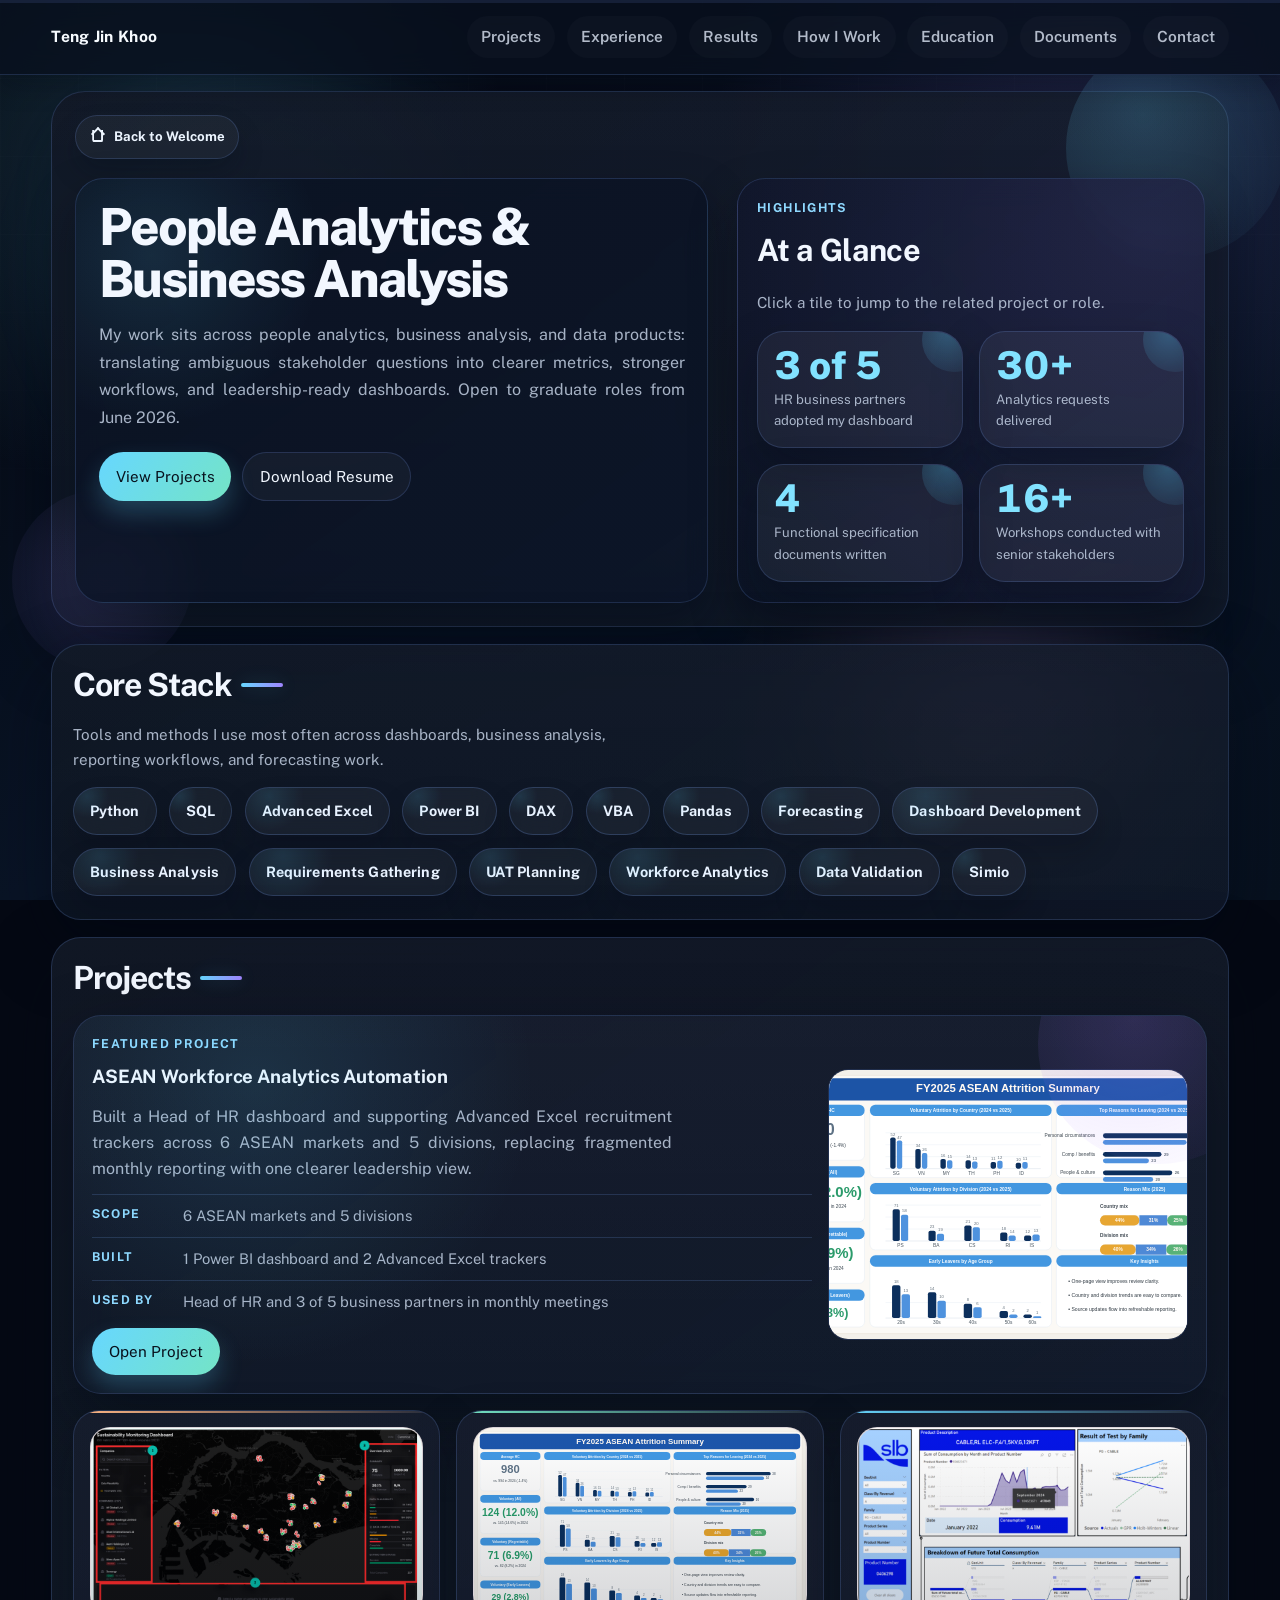
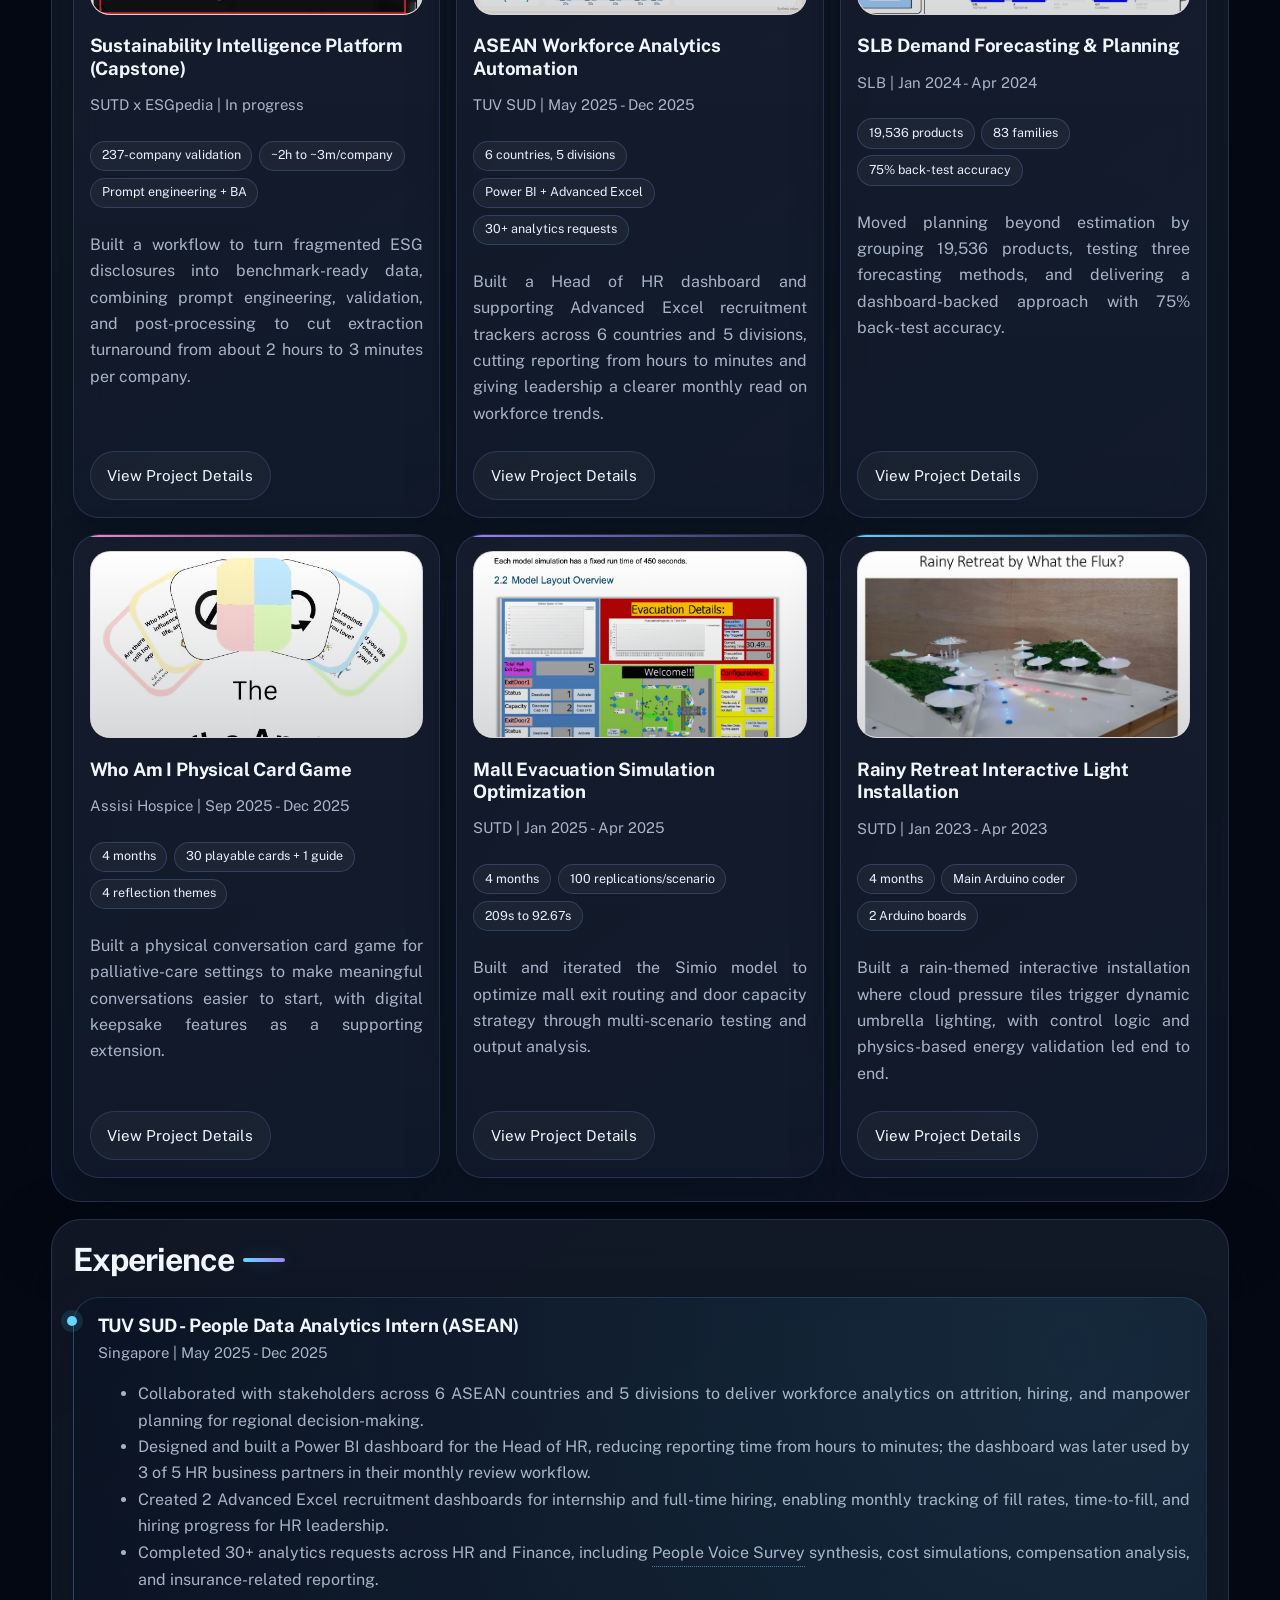
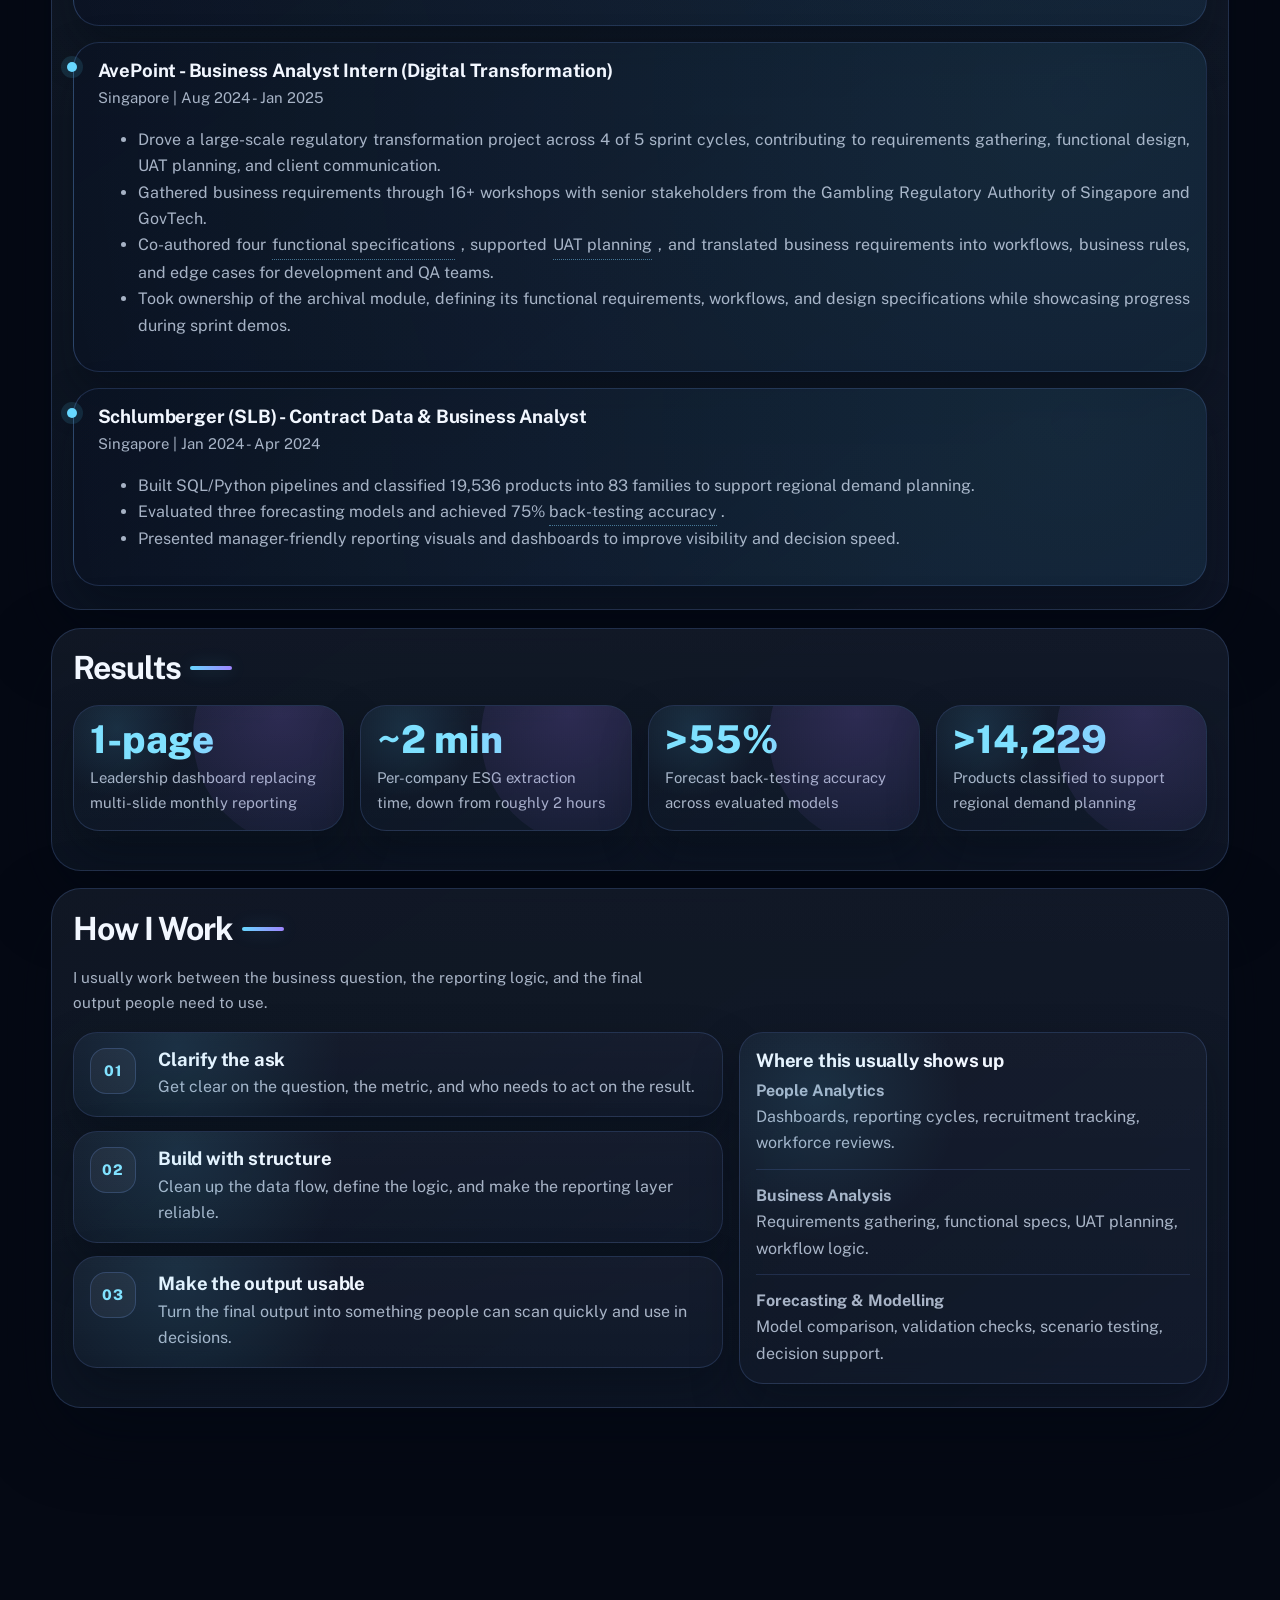
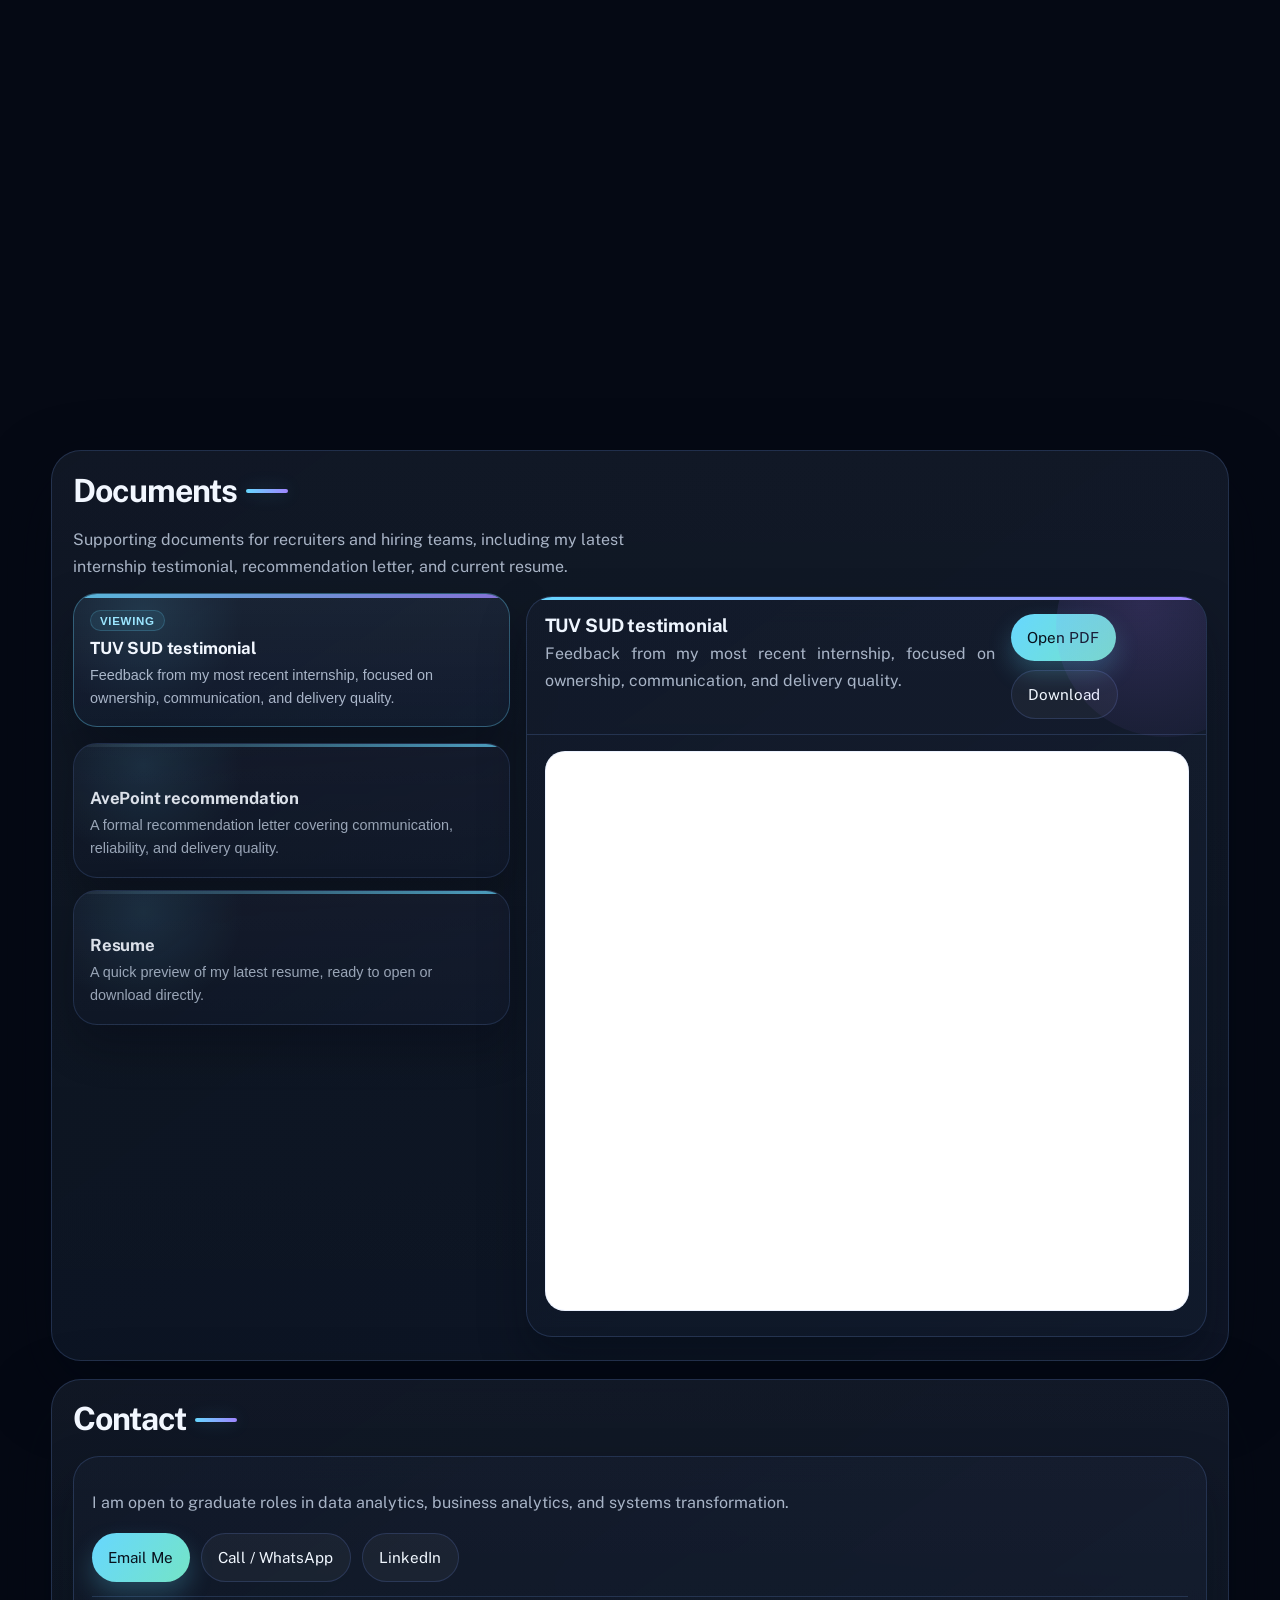
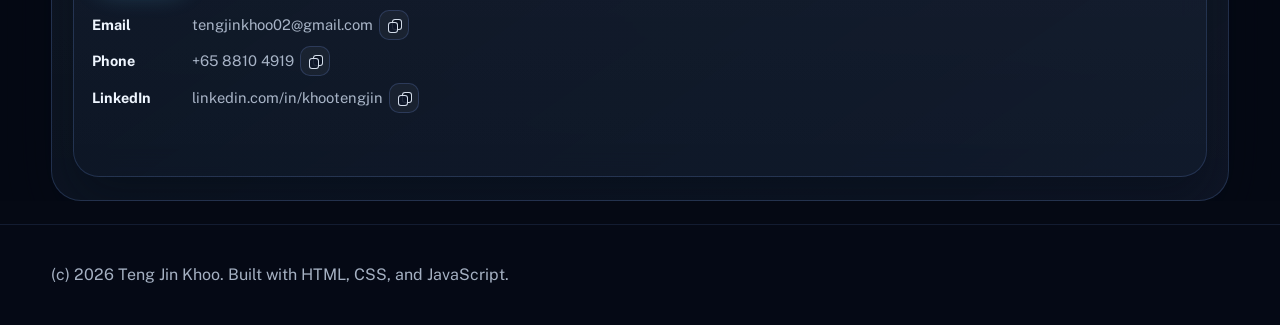
==== portfolio.html @ 38d00877 "Redesign landing and portfolio presentation" ====
<!doctype html>
<html lang="en">
  <head>
    <meta charset="UTF-8" />
    <meta name="viewport" content="width=device-width, initial-scale=1.0" />
    <title>Teng Jin Khoo | Portfolio</title>
    <meta
      name="description"
      content="Portfolio of Teng Jin Khoo - Engineering Systems & Design undergraduate focused on analytics, digital transformation, and sustainability."
    />
    <link rel="preconnect" href="https://fonts.googleapis.com" />
    <link rel="preconnect" href="https://fonts.gstatic.com" crossorigin />
    <link
      href="https://fonts.googleapis.com/css2?family=Public+Sans:wght@400;500;600;700;800&display=swap"
      rel="stylesheet"
    />
    <link rel="icon" type="image/svg+xml" href="assets/favicon-tj.svg" />
    <link rel="stylesheet" href="styles.css?v=20260316-portfolio11" />
  </head>
  <body>
    <div class="page-bg" aria-hidden="true"></div>
    <div class="scroll-progress" aria-hidden="true">
      <span id="scroll-progress-bar"></span>
    </div>
    <header class="site-header">
      <div class="container nav-wrap">
        <a class="brand" href="index.html">Teng Jin Khoo</a>
        <button
          class="menu-toggle"
          type="button"
          aria-expanded="false"
          aria-controls="site-nav"
          aria-label="Toggle navigation"
        >
          Menu
        </button>
        <nav id="site-nav" class="site-nav">
          <a href="#projects">Projects</a>
          <a href="#experience">Experience</a>
          <a href="#results">Results</a>
          <a href="#skills">How I Work</a>
          <a href="#education">Education</a>
          <a href="#documents">Documents</a>
          <a href="#contact">Contact</a>
        </nav>
      </div>
    </header>
    <main id="top">
      <section class="hero container reveal visible">
        <div class="hero-topbar">
          <a
            id="return-to-landing"
            class="return-to-landing"
            href="index.html"
            aria-label="Back to welcome page"
            title="Back to welcome"
          >
            <span class="return-to-landing-icon" aria-hidden="true"></span>
            <span class="return-to-landing-label">Back to Welcome</span>
          </a>
        </div>
        <div class="hero-copy">
          <h1>People Analytics &amp; Business Analysis</h1>
          <p class="intro">
            My work sits across people analytics, business analysis, and data products:
            translating ambiguous stakeholder questions into clearer metrics, stronger
            workflows, and leadership-ready dashboards. Open to graduate roles from June
            2026.
          </p>
          <div class="hero-actions">
            <a class="btn btn-primary" href="#projects">View Projects</a>
            <a
              class="btn btn-secondary"
              href="assets/resume/Teng_Jin_Khoo_Resume_20260315.pdf"
              target="_blank"
              rel="noopener noreferrer"
            >
              Download Resume
            </a>
          </div>
        </div>
        <aside class="hero-panel hero-highlights" aria-label="Highlights">
          <p class="eyebrow">Highlights</p>
          <h2>At a Glance</h2>
          <p class="hero-panel-note">Click a tile to jump to the related project or role.</p>
          <div class="highlight-grid">
            <article
              class="highlight-tile metric-jump"
              data-project-link="asean-automation"
              role="link"
              tabindex="0"
              aria-label="Jump to ASEAN Workforce Analytics Automation project"
            >
              <p class="highlight-number" data-target="3" data-prefix="" data-suffix=" of 5">3 of 5</p>
              <p class="highlight-label">HR business partners adopted my dashboard</p>
            </article>
            <article
              class="highlight-tile metric-jump"
              data-project-link="asean-automation"
              role="link"
              tabindex="0"
              aria-label="Jump to ASEAN Workforce Analytics Automation project"
            >
              <p class="highlight-number" data-target="30" data-prefix="" data-suffix="+">30+</p>
              <p class="highlight-label">Analytics requests delivered</p>
            </article>
            <article
              class="highlight-tile metric-jump"
              data-jump-target="#experience-avepoint"
              role="link"
              tabindex="0"
              aria-label="Jump to AvePoint role details"
            >
              <p class="highlight-number" data-target="4" data-prefix="" data-suffix="">4</p>
              <p class="highlight-label">Functional specification documents written</p>
            </article>
            <article
              class="highlight-tile metric-jump"
              data-jump-target="#experience-avepoint"
              role="link"
              tabindex="0"
              aria-label="Jump to AvePoint role details"
            >
              <p class="highlight-number" data-target="16" data-prefix="" data-suffix="+">16+</p>
              <p class="highlight-label">Workshops conducted with senior stakeholders</p>
            </article>
          </div>
        </aside>
      </section>

      <section class="section container reveal skill-cloud-section" aria-label="Core skills">
        <div class="section-head">
          <h2>Core Stack</h2>
        </div>
        <p class="skill-cloud-intro">
          Tools and methods I use most often across dashboards, business analysis, reporting
          workflows, and forecasting work.
        </p>
        <div class="skill-cloud" aria-label="Key skills and tools">
          <span class="skill-pill">Python</span>
          <span class="skill-pill">SQL</span>
          <span class="skill-pill">Advanced Excel</span>
          <span class="skill-pill">Power BI</span>
          <span class="skill-pill">DAX</span>
          <span class="skill-pill">VBA</span>
          <span class="skill-pill">Pandas</span>
          <span class="skill-pill">Forecasting</span>
          <span class="skill-pill">Dashboard Development</span>
          <span class="skill-pill">Business Analysis</span>
          <span class="skill-pill">Requirements Gathering</span>
          <span class="skill-pill">UAT Planning</span>
          <span class="skill-pill">Workforce Analytics</span>
          <span class="skill-pill">Data Validation</span>
          <span class="skill-pill">Simio</span>
        </div>
      </section>

      <section id="projects" class="section container reveal">
        <div class="section-head">
          <h2>Projects</h2>
        </div>
        <article class="featured-project-panel" aria-label="TUV SUD project summary">
          <div class="featured-project-copy">
            <p class="eyebrow">Featured Project</p>
            <h3>ASEAN Workforce Analytics Automation</h3>
            <p class="featured-project-summary">
              Built a Head of HR dashboard and supporting Advanced Excel recruitment
              trackers across 6 ASEAN markets and 5 divisions, replacing fragmented
              monthly reporting with one clearer leadership view.
            </p>
            <dl class="featured-project-facts">
              <div class="featured-project-fact">
                <dt>Scope</dt>
                <dd>6 ASEAN markets and 5 divisions</dd>
              </div>
              <div class="featured-project-fact">
                <dt>Built</dt>
                <dd>1 Power BI dashboard and 2 Advanced Excel trackers</dd>
              </div>
              <div class="featured-project-fact">
                <dt>Used by</dt>
                <dd>Head of HR and 3 of 5 business partners in monthly meetings</dd>
              </div>
            </dl>
            <div class="featured-project-actions">
              <button
                class="btn btn-primary featured-project-trigger"
                type="button"
                data-project-open="asean-automation"
              >
                Open Project
              </button>
            </div>
          </div>
          <div class="featured-project-media">
            <img
              src="assets/projects/tuv-sud/tuv-attrition-onepager-public-safe.svg"
              alt="One-page ASEAN attrition dashboard"
              loading="lazy"
            />
          </div>
        </article>
        <div class="project-grid">
          <article
            id="project-esg-platform"
            class="project"
            data-project="esg-platform"
            tabindex="0"
            aria-label="Open project details for Sustainability Intelligence Platform"
          >
            <div class="project-visual visual-1 has-image">
              <img
                src="assets/projects/esg-platform/esg_hero_dashboard_focus.png"
                alt="Sustainability dashboard interface with company-level ESG benchmarking views"
                loading="lazy"
              />
            </div>
            <h3>Sustainability Intelligence Platform (Capstone)</h3>
            <p class="meta">SUTD x ESGpedia | In progress</p>
            <div class="project-kpis" aria-label="Sustainability platform key figures">
              <span>237-company validation</span>
              <span>~2h to ~3m/company</span>
              <span>Prompt engineering + BA</span>
            </div>
            <p>
              Built a workflow to turn fragmented ESG disclosures into benchmark-ready
              data, combining prompt engineering, validation, and post-processing to cut
              extraction turnaround from about 2 hours to 3 minutes per company.
            </p>
            <button class="btn btn-secondary project-trigger" type="button">
              View Project Details
            </button>
          </article>
          <article
            id="project-asean-automation"
            class="project"
            data-project="asean-automation"
            tabindex="0"
            aria-label="Open project details for ASEAN Workforce Analytics Automation"
          >
            <div class="project-visual visual-2 has-image">
              <img
                src="assets/projects/tuv-sud/tuv-attrition-onepager-public-safe.svg"
                alt="One-page ASEAN attrition dashboard with country and division breakdowns"
                loading="lazy"
              />
            </div>
            <h3>ASEAN Workforce Analytics Automation</h3>
            <p class="meta">TUV SUD | May 2025 - Dec 2025</p>
            <div class="project-kpis" aria-label="ASEAN automation project key figures">
              <span>6 countries, 5 divisions</span>
              <span>Power BI + Advanced Excel</span>
              <span>30+ analytics requests</span>
            </div>
            <p>
              Built a Head of HR dashboard and supporting Advanced Excel recruitment
              trackers across 6 countries and 5 divisions, cutting reporting from hours
              to minutes and giving leadership a clearer monthly read on workforce
              trends.
            </p>
            <button class="btn btn-secondary project-trigger" type="button">
              View Project Details
            </button>
          </article>
          <article
            id="project-slb-forecasting"
            class="project"
            data-project="slb-forecasting"
            tabindex="0"
            aria-label="Open project details for SLB Demand Forecasting and Planning"
          >
            <div class="project-visual visual-3 has-image">
              <img
                src="assets/projects/slb/Dashboard_only.png"
                alt="SLB forecasting dashboard with filters, demand curves, and product-family drilldowns"
                loading="lazy"
              />
            </div>
            <h3>SLB Demand Forecasting & Planning</h3>
            <p class="meta">SLB | Jan 2024 - Apr 2024</p>
            <div class="project-kpis" aria-label="SLB project key figures">
              <span>19,536 products</span>
              <span>83 families</span>
              <span>75% back-test accuracy</span>
            </div>
            <p>
              Moved planning beyond estimation by grouping 19,536 products, testing three
              forecasting methods, and delivering a dashboard-backed approach with 75%
              back-test accuracy.
            </p>
            <button class="btn btn-secondary project-trigger" type="button">
              View Project Details
            </button>
          </article>
          <article
            id="project-who-am-i-keepsake"
            class="project"
            data-project="who-am-i-keepsake"
            tabindex="0"
            aria-label="Open project details for Who Am I physical card game project"
          >
            <div class="project-visual visual-6 has-image">
              <img
                src="assets/projects/keepsake/WhoAmICardGame.png"
                alt="Fanned Who Am I cards showing the core deck concept"
                loading="lazy"
              />
            </div>
            <h3>Who Am I Physical Card Game</h3>
            <p class="meta">Assisi Hospice | Sep 2025 - Dec 2025</p>
            <div class="project-kpis" aria-label="Who Am I project key figures">
              <span>4 months</span>
              <span>30 playable cards + 1 guide</span>
              <span>4 reflection themes</span>
            </div>
            <p>
              Built a physical conversation card game for palliative-care settings to make
              meaningful conversations easier to start, with digital keepsake features as a
              supporting extension.
            </p>
            <button class="btn btn-secondary project-trigger" type="button">
              View Project Details
            </button>
          </article>
          <article
            id="project-evac-sim"
            class="project"
            data-project="evac-sim"
            tabindex="0"
            aria-label="Open project details for Mall Evacuation Simulation Optimization"
          >
            <div class="project-visual visual-5 has-image">
              <img
                src="assets/projects/evac-sim/evac-hero.png"
                alt="Simio dashboard and control panel for evacuation simulation"
                loading="lazy"
              />
            </div>
            <h3>Mall Evacuation Simulation Optimization</h3>
            <p class="meta">SUTD | Jan 2025 - Apr 2025</p>
            <div class="project-kpis" aria-label="Evacuation simulation key figures">
              <span>4 months</span>
              <span>100 replications/scenario</span>
              <span>209s to 92.67s</span>
            </div>
            <p>
              Built and iterated the Simio model to optimize mall exit routing and door
              capacity strategy through multi-scenario testing and output analysis.
            </p>
            <button class="btn btn-secondary project-trigger" type="button">
              View Project Details
            </button>
          </article>
          <article
            id="project-rainy-retreat"
            class="project"
            data-project="rainy-retreat"
            tabindex="0"
            aria-label="Open project details for Rainy Retreat Interactive Light Installation"
          >
            <div class="project-visual visual-4 has-image">
              <img
                src="assets/projects/rainy-retreat/rainy-hero.png"
                alt="Rainy Retreat prototype with interactive cloud lights and umbrellas"
                loading="lazy"
              />
            </div>
            <h3>Rainy Retreat Interactive Light Installation</h3>
            <p class="meta">SUTD | Jan 2023 - Apr 2023</p>
            <div class="project-kpis" aria-label="Rainy Retreat project key figures">
              <span>4 months</span>
              <span>Main Arduino coder</span>
              <span>2 Arduino boards</span>
            </div>
            <p>
              Built a rain-themed interactive installation where cloud pressure tiles trigger
              dynamic umbrella lighting, with control logic and physics-based energy
              validation led end to end.
            </p>
            <button class="btn btn-secondary project-trigger" type="button">
              View Project Details
            </button>
          </article>
        </div>
      </section>

      <section id="experience" class="section container reveal">
        <div class="section-head">
          <h2>Experience</h2>
        </div>
        <div class="timeline">
          <article id="experience-tuv" class="experience-item" tabindex="-1">
            <h3>TUV SUD - People Data Analytics Intern (ASEAN)</h3>
            <p class="meta">Singapore | May 2025 - Dec 2025</p>
            <ul>
              <li>
                Collaborated with stakeholders across 6 ASEAN countries and 5 divisions
                to deliver workforce analytics on attrition, hiring, and manpower
                planning for regional decision-making.
              </li>
              <li>
                Designed and built a Power BI dashboard for the Head of HR, reducing
                reporting time from hours to minutes; the dashboard was later used by 3
                of 5 HR business partners in their monthly review workflow.
              </li>
              <li>
                Created 2 Advanced Excel recruitment dashboards for internship and full-time
                hiring, enabling monthly tracking of fill rates, time-to-fill, and hiring
                progress for HR leadership.
              </li>
              <li>
                Completed 30+ analytics requests across HR and Finance,
                including
                <span
                  class="term-tooltip"
                  tabindex="0"
                  data-tooltip="An employee-feedback survey used to surface sentiment, engagement, and retention issues across the region."
                  aria-label="People Voice Survey means an employee-feedback survey used to surface sentiment, engagement, and retention issues across the region."
                >
                  People Voice Survey
                </span>
                synthesis, cost simulations, compensation analysis, and insurance-related
                reporting.
              </li>
            </ul>
          </article>

          <article id="experience-avepoint" class="experience-item" tabindex="-1">
            <h3>AvePoint - Business Analyst Intern (Digital Transformation)</h3>
            <p class="meta">Singapore | Aug 2024 - Jan 2025</p>
            <ul>
              <li>
                Drove a large-scale regulatory transformation project across 4 of 5 sprint
                cycles, contributing to requirements gathering, functional design, UAT
                planning, and client communication.
              </li>
              <li>
                Gathered business requirements through 16+ workshops with senior
                stakeholders from the Gambling Regulatory Authority of Singapore and
                GovTech.
              </li>
              <li>
                Co-authored four
                <span
                  class="term-tooltip"
                  tabindex="0"
                  data-tooltip="Detailed requirement documents that define expected workflows, rules, and system behavior for development and QA."
                  aria-label="Functional specifications means detailed requirement documents that define expected workflows, rules, and system behavior for development and QA."
                >
                  functional specifications
                </span>
                , supported
                <span
                  class="term-tooltip"
                  tabindex="0"
                  data-tooltip="User acceptance testing planning to confirm the delivered workflow works for the business before release."
                  aria-label="UAT planning means user acceptance testing planning to confirm the delivered workflow works for the business before release."
                >
                  UAT planning
                </span>
                , and
                translated business requirements into workflows, business rules, and edge
                cases for development and QA teams.
              </li>
              <li>
                Took ownership of the archival module, defining its functional
                requirements, workflows, and design specifications while showcasing
                progress during sprint demos.
              </li>
            </ul>
          </article>

          <article id="experience-slb" class="experience-item" tabindex="-1">
            <h3>Schlumberger (SLB) - Contract Data & Business Analyst</h3>
            <p class="meta">Singapore | Jan 2024 - Apr 2024</p>
            <ul>
              <li>
                Built SQL/Python pipelines and classified 19,536 products into 83 families
                to support regional demand planning.
              </li>
              <li>
                Evaluated three forecasting models and achieved 75%
                <span
                  class="term-tooltip"
                  tabindex="0"
                  data-tooltip="Accuracy measured by testing forecast performance on historical data before using the model for forward planning."
                  aria-label="Back-testing accuracy means accuracy measured by testing forecast performance on historical data before using the model for forward planning."
                >
                  back-testing accuracy
                </span>
                .
              </li>
              <li>
                Presented manager-friendly reporting visuals and dashboards to improve
                visibility and decision speed.
              </li>
            </ul>
          </article>
        </div>
      </section>

      <section id="results" class="section container reveal">
        <div class="section-head">
          <h2>Results</h2>
        </div>
        <div class="metrics-grid">
          <article
            class="metric-card metric-jump"
            data-project-link="asean-automation"
            role="link"
            tabindex="0"
            aria-label="Jump to ASEAN Workforce Analytics Automation project"
          >
            <p class="metric-number" data-target="1" data-prefix="" data-suffix="-page">1-page</p>
            <p class="metric-label">Leadership dashboard replacing multi-slide monthly reporting</p>
          </article>
          <article
            class="metric-card metric-jump"
            data-project-link="esg-platform"
            role="link"
            tabindex="0"
            aria-label="Jump to Sustainability Intelligence Platform project"
          >
            <p class="metric-number" data-target="3" data-prefix="~" data-suffix=" min">~3 min</p>
            <p class="metric-label">Per-company ESG extraction time, down from roughly 2 hours</p>
          </article>
          <article
            class="metric-card metric-jump"
            data-project-link="slb-forecasting"
            role="link"
            tabindex="0"
            aria-label="Jump to SLB Demand Forecasting and Planning project"
          >
            <p class="metric-number" data-target="75" data-prefix=">" data-suffix="%">&gt;75%</p>
            <p class="metric-label">Forecast back-testing accuracy across evaluated models</p>
          </article>
          <article
            class="metric-card metric-jump"
            data-project-link="slb-forecasting"
            role="link"
            tabindex="0"
            aria-label="Jump to SLB Demand Forecasting and Planning project"
          >
            <p class="metric-number" data-target="19500" data-prefix=">" data-suffix="">&gt;19,500</p>
            <p class="metric-label">Products classified to support regional demand planning</p>
          </article>
        </div>
      </section>

      <section id="skills" class="section container reveal">
        <div class="section-head">
          <h2>How I Work</h2>
        </div>
        <p class="how-work-intro">
          I usually work between the business question, the reporting logic, and the
          final output people need to use.
        </p>
        <div class="how-work-layout">
          <div class="how-work-steps">
            <article class="how-work-step">
              <span class="how-work-step-number">01</span>
              <div class="how-work-step-body">
                <h3>Clarify the ask</h3>
                <p>Get clear on the question, the metric, and who needs to act on the result.</p>
              </div>
            </article>
            <article class="how-work-step">
              <span class="how-work-step-number">02</span>
              <div class="how-work-step-body">
                <h3>Build with structure</h3>
                <p>Clean up the data flow, define the logic, and make the reporting layer reliable.</p>
              </div>
            </article>
            <article class="how-work-step">
              <span class="how-work-step-number">03</span>
              <div class="how-work-step-body">
                <h3>Make the output usable</h3>
                <p>Turn the final output into something people can scan quickly and use in decisions.</p>
              </div>
            </article>
          </div>
          <article class="how-work-uses">
            <h3>Where this usually shows up</h3>
            <div class="how-work-use-list">
              <div class="how-work-use-item">
                <p class="how-work-use-label">People Analytics</p>
                <p>Dashboards, reporting cycles, recruitment tracking, workforce reviews.</p>
              </div>
              <div class="how-work-use-item">
                <p class="how-work-use-label">Business Analysis</p>
                <p>Requirements gathering, functional specs, UAT planning, workflow logic.</p>
              </div>
              <div class="how-work-use-item">
                <p class="how-work-use-label">Forecasting &amp; Modelling</p>
                <p>Model comparison, validation checks, scenario testing, decision support.</p>
              </div>
            </div>
          </article>
        </div>
      </section>

      <section id="education" class="section container reveal">
        <div class="section-head">
          <h2>Education</h2>
        </div>
        <div class="education-layout compact-education">
          <article class="education-main">
            <p class="meta">Singapore University of Technology and Design (SUTD)</p>
            <h3>B.Eng in Engineering Systems & Design</h3>
            <p class="small">Minor in Sustainability by Design | GPA 3.83/5.0</p>
            <p class="small">Sep 2022 - May 2026</p>
            <div class="academic-highlights">
              <p class="academic-pill">UG ASEAN Scholarship Holder</p>
              <p class="academic-pill">Vice President, SUTD Badminton Club (2022-2023)</p>
              <p class="academic-pill">Represented SUTD in SUNIG (2023-2025)</p>
            </div>
          </article>
        </div>
      </section>

      <section id="additional" class="section container reveal">
        <div class="section-head">
          <h2>Additional</h2>
        </div>
        <div class="additional-grid">
          <article class="credential-tile">
            <h3>Certificates</h3>
            <ul class="simple-list">
              <li>CS50's Intro to Databases with SQL (Harvard Online, 2025)</li>
              <li>Data Analyst in Power BI (DataCamp, in progress)</li>
            </ul>
          </article>
          <article class="credential-tile">
            <h3>Languages</h3>
            <ul class="simple-list">
              <li>English (Native)</li>
              <li>Mandarin (Business Proficiency)</li>
              <li>Malay (Conversational)</li>
            </ul>
          </article>
          <article class="credential-tile">
            <h3>Interests</h3>
            <ul class="simple-list">
              <li>Competitive sports</li>
              <li>Equity and REIT markets</li>
              <li>ESG and sustainability initiatives</li>
            </ul>
          </article>
        </div>
      </section>

      <section id="documents" class="section container reveal">
        <div class="section-head">
          <h2>Documents</h2>
        </div>
        <p class="documents-intro">
          Supporting documents for recruiters and hiring teams, including my latest
          internship testimonial, recommendation letter, and current resume.
        </p>
        <div class="document-browser">
          <div class="document-browser-list" role="tablist" aria-label="Document library">
            <button
              id="testimonial-document"
              class="document-card is-active"
              type="button"
              role="tab"
              aria-selected="true"
              aria-controls="document-viewer"
              data-document-key="testimonial"
            >
              <span class="document-card-status" aria-hidden="true">Viewing</span>
              <h3>TUV SUD testimonial</h3>
              <p>
                Feedback from my most recent internship, focused on ownership,
                communication, and delivery quality.
              </p>
            </button>
            <button
              id="recommendation-letter"
              class="document-card"
              type="button"
              role="tab"
              aria-selected="false"
              aria-controls="document-viewer"
              data-document-key="recommendation"
            >
              <span class="document-card-status" aria-hidden="true">Viewing</span>
              <h3>AvePoint recommendation</h3>
              <p>
                A formal recommendation letter covering communication, reliability,
                and delivery quality.
              </p>
            </button>
            <button
              id="resume-document"
              class="document-card"
              type="button"
              role="tab"
              aria-selected="false"
              aria-controls="document-viewer"
              data-document-key="resume"
            >
              <span class="document-card-status" aria-hidden="true">Viewing</span>
              <h3>Resume</h3>
              <p>
                A quick preview of my latest resume, ready to open or download directly.
              </p>
            </button>
          </div>

          <article id="document-viewer" class="document-shell document-viewer">
            <div class="document-header">
              <div>
                <h3 id="document-title">TUV SUD testimonial</h3>
                <p id="document-summary">
                  Feedback from my most recent internship, focused on ownership,
                  communication, and delivery quality.
                </p>
              </div>
              <div class="document-actions">
                <a
                  class="btn btn-primary"
                  id="document-open-link"
                  href="assets/testimonials/Teng_Jin_Khoo_Testimonial_20260316.pdf"
                  target="_blank"
                  rel="noopener noreferrer"
                >
                  Open PDF
                </a>
                <a
                  class="btn btn-secondary"
                  id="document-download-link"
                  href="assets/testimonials/Teng_Jin_Khoo_Testimonial_20260316.pdf"
                  download
                >
                  Download
                </a>
              </div>
            </div>
            <div class="document-preview">
              <iframe
                id="document-preview-frame"
                src="assets/testimonials/Teng_Jin_Khoo_Testimonial_20260316.pdf#view=FitH"
                title="Internship testimonial preview"
                loading="lazy"
              ></iframe>
            </div>
          </article>
        </div>
      </section>

      <section id="contact" class="section container reveal">
        <div class="section-head">
          <h2>Contact</h2>
        </div>
        <div class="contact-panel">
          <p>
            I am open to graduate roles in data analytics, business analytics, and systems
            transformation.
          </p>
          <div class="contact-actions">
            <a class="btn btn-primary" href="mailto:tengjinkhoo02@gmail.com">Email Me</a>
            <a class="btn btn-secondary" href="tel:+6588104919">Call / WhatsApp</a>
            <a
              class="btn btn-secondary"
              href="https://www.linkedin.com/in/khootengjin"
              target="_blank"
              rel="noopener noreferrer"
            >
              LinkedIn
            </a>
          </div>
          <div class="contact-details" aria-label="Direct contact details">
            <p class="contact-detail-row">
              <span class="contact-label">Email</span>
              <span class="contact-value-wrap">
                <span class="contact-value">tengjinkhoo02@gmail.com</span>
                <button
                  class="btn btn-secondary copy-inline-btn"
                  type="button"
                  data-copy-text="tengjinkhoo02@gmail.com"
                  data-copy-label="Email"
                  aria-label="Copy email"
                  title="Copy email"
                >
                  <span class="sr-only">Copy email</span>
                </button>
              </span>
            </p>
            <p class="contact-detail-row">
              <span class="contact-label">Phone</span>
              <span class="contact-value-wrap">
                <span class="contact-value">+65 8810 4919</span>
                <button
                  class="btn btn-secondary copy-inline-btn"
                  type="button"
                  data-copy-text="+6588104919"
                  data-copy-label="Phone"
                  aria-label="Copy phone number"
                  title="Copy phone number"
                >
                  <span class="sr-only">Copy phone number</span>
                </button>
              </span>
            </p>
            <p class="contact-detail-row">
              <span class="contact-label">LinkedIn</span>
              <span class="contact-value-wrap">
                <span class="contact-value">linkedin.com/in/khootengjin</span>
                <button
                  class="btn btn-secondary copy-inline-btn"
                  type="button"
                  data-copy-text="https://www.linkedin.com/in/khootengjin"
                  data-copy-label="LinkedIn URL"
                  aria-label="Copy LinkedIn URL"
                  title="Copy LinkedIn URL"
                >
                  <span class="sr-only">Copy LinkedIn URL</span>
                </button>
              </span>
            </p>
          </div>
          <p id="copy-status" aria-live="polite"></p>
        </div>
      </section>

      <dialog id="project-dialog" class="project-dialog">
        <div class="dialog-header">
          <p class="eyebrow" id="dialog-context">Project Details</p>
          <button class="dialog-close" type="button" aria-label="Close project details">
            Close
          </button>
        </div>
        <h3 id="dialog-title">Project Overview</h3>
        <p class="meta" id="dialog-summary"></p>
        <div class="dialog-stats" id="dialog-stats" hidden></div>
        <div class="dialog-layout">
          <div class="dialog-story">
            <div class="dialog-tablist" role="tablist" aria-label="Project narrative">
              <button
                class="dialog-tab is-active"
                id="dialog-tab-problem"
                type="button"
                role="tab"
                aria-selected="true"
                aria-controls="dialog-panel-problem"
                data-dialog-tab="problem"
              >
                Problem
              </button>
              <button
                class="dialog-tab"
                id="dialog-tab-action"
                type="button"
                role="tab"
                aria-selected="false"
                aria-controls="dialog-panel-action"
                data-dialog-tab="action"
                tabindex="-1"
              >
                Action
              </button>
              <button
                class="dialog-tab"
                id="dialog-tab-result"
                type="button"
                role="tab"
                aria-selected="false"
                aria-controls="dialog-panel-result"
                data-dialog-tab="result"
                tabindex="-1"
              >
                Result
              </button>
            </div>
            <div class="dialog-tab-panels">
              <section
                class="dialog-tab-panel is-active"
                id="dialog-panel-problem"
                role="tabpanel"
                aria-labelledby="dialog-tab-problem"
              >
                <p id="dialog-challenge"></p>
              </section>
              <section
                class="dialog-tab-panel"
                id="dialog-panel-action"
                role="tabpanel"
                aria-labelledby="dialog-tab-action"
                hidden
              >
                <p id="dialog-action"></p>
              </section>
              <section
                class="dialog-tab-panel"
                id="dialog-panel-result"
                role="tabpanel"
                aria-labelledby="dialog-tab-result"
                hidden
              >
                <p id="dialog-impact"></p>
              </section>
            </div>
            <div class="dialog-grid dialog-grid-support">
              <article class="dialog-block">
                <h4>Tools</h4>
                <div class="dialog-tools" id="dialog-tools"></div>
              </article>
              <details class="dialog-details" id="dialog-details" hidden>
                <summary>
                  <span class="dialog-details-label dialog-details-label-closed">Show supporting detail</span>
                  <span class="dialog-details-label dialog-details-label-open">Hide supporting detail</span>
                </summary>
                <ul class="dialog-list" id="dialog-list"></ul>
              </details>
            </div>
          </div>
          <div class="dialog-media-layout" id="dialog-media-layout" hidden>
            <div class="dialog-media-stage" id="dialog-media-stage"></div>
            <div class="dialog-media-thumbs" id="dialog-media-thumbs" hidden></div>
          </div>
        </div>
      </dialog>

      <dialog
        id="snippet-lightbox"
        class="snippet-lightbox"
        aria-label="Expanded project snippet"
      >
        <div class="snippet-lightbox-panel" role="dialog" aria-modal="true">
          <button
            class="snippet-lightbox-close"
            id="snippet-lightbox-close"
            type="button"
            aria-label="Close expanded image"
          >
            Close
          </button>
          <img id="snippet-lightbox-image" src="" alt="" loading="lazy" />
          <p id="snippet-lightbox-caption" class="snippet-lightbox-caption"></p>
        </div>
      </dialog>
    </main>

    <footer class="site-footer">
      <div class="container">
        <p>(c) <span id="year"></span> Teng Jin Khoo. Built with HTML, CSS, and JavaScript.</p>
      </div>
    </footer>

    <button id="back-to-top" class="back-to-top" type="button" aria-label="Back to top">
      <span class="back-to-top-icon" aria-hidden="true"></span>
      <span class="back-to-top-label">Back to top</span>
    </button>

    <script src="script.js?v=20260316-portfolio6"></script>
  </body>
</html>
---- styles.css ----
:root {
  --bg: #07111f;
  --bg-alt: #0c1830;
  --text: #eef5ff;
  --muted: rgba(202, 217, 242, 0.76);
  --card: rgba(16, 25, 44, 0.72);
  --surface: rgba(14, 23, 40, 0.82);
  --line: rgba(121, 157, 255, 0.18);
  --primary: #62d4ff;
  --primary-strong: #56a8ff;
  --accent: #8fd3ff;
  --focus: #62d4ff;
  --shadow: 0 24px 54px rgba(5, 10, 22, 0.34);
  --anchor-offset: 60px;
}

*,
*::before,
*::after {
  box-sizing: border-box;
}

html,
body {
  margin: 0;
  padding: 0;
}

html {
  scroll-behavior: smooth;
}

body {
  font-family: "Public Sans", "Segoe UI", sans-serif;
  color: var(--text);
  background: var(--bg);
  line-height: 1.65;
  background-image: linear-gradient(180deg, rgba(255, 255, 255, 0.02), rgba(255, 255, 255, 0));
}

body.is-returning-home {
  overflow: hidden;
}

main {
  overflow: hidden;
}

::selection {
  color: #f6fbff;
  background: rgba(98, 212, 255, 0.28);
}

.page-bg {
  position: fixed;
  inset: 0;
  z-index: -2;
  background:
    radial-gradient(circle at 14% 16%, rgba(98, 212, 255, 0.16), rgba(98, 212, 255, 0) 34%),
    radial-gradient(circle at 86% 18%, rgba(159, 114, 255, 0.14), rgba(159, 114, 255, 0) 34%),
    radial-gradient(circle at 50% 86%, rgba(255, 170, 95, 0.1), rgba(255, 170, 95, 0) 28%),
    linear-gradient(175deg, var(--bg) 0%, var(--bg-alt) 100%);
}

.page-bg::before,
.page-bg::after {
  content: "";
  position: absolute;
  border-radius: 999px;
  pointer-events: none;
  filter: blur(10px);
}

.page-bg::before {
  width: 260px;
  height: 260px;
  top: 10%;
  left: -90px;
  background: radial-gradient(circle at 50% 50%, rgba(87, 209, 255, 0.16), rgba(87, 209, 255, 0));
}

.page-bg::after {
  width: 300px;
  height: 300px;
  right: -110px;
  bottom: 12%;
  background: radial-gradient(circle at 50% 50%, rgba(159, 114, 255, 0.14), rgba(159, 114, 255, 0));
}

.scroll-progress {
  position: fixed;
  top: 0;
  left: 0;
  right: 0;
  height: 3px;
  z-index: 16;
  pointer-events: none;
  background: rgba(121, 157, 255, 0.12);
}

.scroll-progress span {
  display: block;
  height: 100%;
  width: 0;
  background: linear-gradient(90deg, var(--primary), #78a9ff);
  box-shadow: 0 0 16px rgba(98, 212, 255, 0.34);
  transition: width 120ms linear;
}

.return-to-landing {
  position: relative;
  display: inline-flex;
  align-items: center;
  gap: 0.55rem;
  padding: 0.62rem 0.82rem;
  border-radius: 999px;
  border: 1px solid rgba(121, 157, 255, 0.18);
  background: rgba(12, 20, 37, 0.84);
  box-shadow: 0 14px 26px rgba(6, 12, 24, 0.24);
  color: #ecf5ff;
  text-decoration: none;
  transition:
    transform 180ms ease,
    border-color 180ms ease,
    box-shadow 180ms ease,
    background 180ms ease;
}

.return-to-landing-label {
  font-size: 0.83rem;
  font-weight: 700;
  white-space: nowrap;
}

.return-to-landing:hover {
  transform: translateY(-1px);
  border-color: rgba(87, 209, 255, 0.32);
  background: rgba(13, 24, 45, 0.92);
  box-shadow: 0 18px 30px rgba(6, 12, 24, 0.3);
}

.return-to-landing-icon {
  position: relative;
  width: 1rem;
  height: 1rem;
  flex: 0 0 1rem;
}

.return-to-landing-icon::before,
.return-to-landing-icon::after {
  content: "";
  position: absolute;
  left: 50%;
  transform: translateX(-50%);
}

.return-to-landing-icon::before {
  top: 0.06rem;
  width: 0.74rem;
  height: 0.74rem;
  border: 2px solid #eef6ff;
  border-top: 0;
  border-radius: 0 0 0.16rem 0.16rem;
}

.return-to-landing-icon::after {
  top: -0.02rem;
  width: 0.62rem;
  height: 0.62rem;
  border-top: 2px solid #eef6ff;
  border-left: 2px solid #eef6ff;
  transform: translateX(-50%) rotate(45deg);
}

.container {
  width: min(1080px, 92vw);
  margin: 0 auto;
}

.site-header {
  position: sticky;
  top: 0;
  z-index: 10;
  backdrop-filter: blur(8px);
  background: rgba(8, 14, 27, 0.76);
  border-bottom: 1px solid rgba(121, 157, 255, 0.14);
  box-shadow: 0 8px 22px rgba(5, 10, 20, 0.2);
}

.nav-wrap {
  position: relative;
  min-height: 72px;
  display: flex;
  align-items: center;
  justify-content: space-between;
  gap: 1rem;
}

.brand {
  text-decoration: none;
  color: #f7fbff;
  font-weight: 700;
  letter-spacing: 0.02em;
  position: relative;
}

.site-nav {
  display: flex;
  gap: 1.2rem;
}

.site-nav a {
  display: inline-flex;
  align-items: center;
  text-decoration: none;
  color: rgba(218, 231, 252, 0.76);
  font-weight: 500;
  font-size: 0.96rem;
  padding: 0.34rem 0.62rem;
  border-radius: 999px;
  border: 1px solid transparent;
  transition: color 220ms ease, border-color 220ms ease, background 220ms ease, transform 220ms ease;
}

.site-nav a:hover,
.site-nav a.active {
  color: #f7fbff;
  border-color: rgba(98, 212, 255, 0.24);
  background: rgba(87, 209, 255, 0.1);
  transform: translateY(-1px);
}

.menu-toggle {
  display: none;
  background: transparent;
  border: 1px solid rgba(121, 157, 255, 0.24);
  color: #eef5ff;
  font: inherit;
  padding: 0.4rem 0.75rem;
  border-radius: 999px;
}

.hero {
  position: relative;
  display: grid;
  grid-template-columns: 1.15fr 0.85fr;
  align-items: stretch;
  gap: 1.8rem;
  padding: 2.35rem 0 1.45rem;
}

.hero-topbar {
  grid-column: 1 / -1;
  display: flex;
  justify-content: flex-start;
  margin-bottom: -0.6rem;
}

.hero-copy {
  border: 1px solid rgba(121, 157, 255, 0.16);
  border-radius: 24px;
  padding: 1.05rem 1.15rem 1.2rem;
  background:
    radial-gradient(circle at 88% 14%, rgba(98, 212, 255, 0.14), rgba(98, 212, 255, 0)),
    linear-gradient(145deg, rgba(14, 23, 41, 0.86), rgba(13, 22, 39, 0.64));
  box-shadow: var(--shadow);
  backdrop-filter: blur(12px);
}

.hero::before,
.hero::after {
  content: "";
  position: absolute;
  z-index: -1;
  border-radius: 999px;
  pointer-events: none;
}

.hero::before {
  width: 170px;
  height: 170px;
  top: -30px;
  right: -35px;
  background: radial-gradient(circle at 35% 35%, rgba(98, 212, 255, 0.2), rgba(98, 212, 255, 0));
  animation: float-blob-a 8s ease-in-out infinite;
}

.hero::after {
  width: 130px;
  height: 130px;
  bottom: -28px;
  left: -25px;
  background: radial-gradient(circle at 50% 50%, rgba(159, 114, 255, 0.18), rgba(159, 114, 255, 0));
  animation: float-blob-b 9.5s ease-in-out infinite;
}

.kicker {
  text-transform: uppercase;
  letter-spacing: 0.12em;
  color: var(--accent);
  font-size: 0.8rem;
  font-weight: 700;
  margin: 0 0 0.6rem;
}

h1,
h2,
h3 {
  font-family: "Public Sans", "Segoe UI", sans-serif;
  line-height: 1.2;
  margin-top: 0;
  color: #f2f7ff;
  letter-spacing: -0.01em;
}

h1 {
  font-size: clamp(2rem, 4vw, 3.3rem);
  margin-bottom: 1rem;
  font-weight: 800;
}

h2 {
  font-size: clamp(1.45rem, 2.4vw, 2rem);
  margin-bottom: 0.6rem;
  font-weight: 700;
}

h3 {
  font-size: 1.16rem;
  margin-bottom: 0.3rem;
  font-weight: 700;
}

.intro {
  margin: 0 0 1.3rem;
  color: var(--muted);
  max-width: 62ch;
  text-align: justify;
  text-justify: inter-word;
}

.hero-actions,
.contact-actions {
  display: flex;
  gap: 0.65rem;
  flex-wrap: wrap;
}

.btn {
  display: inline-flex;
  align-items: center;
  justify-content: center;
  text-decoration: none;
  border: 0;
  border-radius: 999px;
  padding: 0.68rem 1.05rem;
  cursor: pointer;
  font: inherit;
  font-size: 0.95rem;
  transition: transform 180ms ease, box-shadow 220ms ease, background 220ms ease;
}

.btn:hover {
  transform: translateY(-2px);
}

a:focus-visible,
button:focus-visible,
.project:focus-visible,
.experience-item:focus-visible,
.metric-jump:focus-visible,
.dialog-tab:focus-visible {
  outline: 3px solid rgba(98, 212, 255, 0.34);
  outline-offset: 2px;
}

.btn-primary {
  color: #08111d;
  background: linear-gradient(125deg, var(--primary), var(--primary-strong));
  box-shadow: 0 12px 24px rgba(98, 212, 255, 0.24);
}

.btn-secondary {
  color: #f1f7ff;
  background: rgba(255, 255, 255, 0.04);
  border: 1px solid rgba(121, 157, 255, 0.18);
}

.hero-panel,
.project,
.contact-panel {
  border: 1px solid rgba(121, 157, 255, 0.16);
  background: var(--card);
  border-radius: 20px;
  box-shadow: var(--shadow);
  backdrop-filter: blur(12px);
}

.hero-panel {
  padding: 1.25rem;
}

.hero-highlights {
  display: grid;
  grid-template-rows: auto auto auto 1fr;
  gap: 0.85rem;
}

.hero-panel-note {
  margin: -0.12rem 0 0.1rem;
  color: var(--muted);
  font-size: 0.85rem;
  max-width: 28ch;
  text-align: justify;
  text-justify: inter-word;
}

.skill-cloud-section {
  padding-top: 0.7rem;
}

.skill-cloud-intro {
  margin: 0 0 0.95rem;
  max-width: 60ch;
  color: var(--muted);
}

.skill-cloud {
  display: flex;
  flex-wrap: wrap;
  gap: 0.7rem;
  align-items: center;
}

.how-work-intro {
  margin: 0 0 1rem;
  max-width: 58ch;
  color: var(--muted);
  text-align: left;
}

.how-work-layout {
  display: grid;
  grid-template-columns: minmax(0, 1.25fr) minmax(280px, 0.9fr);
  gap: 1rem;
  align-items: start;
}

.how-work-steps {
  display: grid;
  gap: 0.85rem;
}

.how-work-step,
.how-work-uses {
  position: relative;
  overflow: hidden;
  border: 1px solid rgba(121, 157, 255, 0.16);
  border-radius: 20px;
  background: var(--card);
  box-shadow: var(--shadow);
  backdrop-filter: blur(12px);
}

.how-work-step::before,
.how-work-uses::before {
  content: "";
  position: absolute;
  inset: 0;
  background: radial-gradient(circle at 16% 18%, rgba(87, 209, 255, 0.12), rgba(87, 209, 255, 0) 30%);
  pointer-events: none;
}

.how-work-step {
  display: grid;
  grid-template-columns: 54px minmax(0, 1fr);
  gap: 0.9rem;
  align-items: start;
  padding: 0.95rem 1rem;
}

.how-work-step-number {
  display: inline-grid;
  place-items: center;
  width: 46px;
  height: 46px;
  border-radius: 16px;
  border: 1px solid rgba(124, 160, 255, 0.22);
  background: rgba(255, 255, 255, 0.05);
  color: #84e3ff;
  font-size: 0.92rem;
  font-weight: 800;
  letter-spacing: 0.04em;
}

.how-work-step-body h3,
.how-work-uses h3 {
  margin-bottom: 0.28rem;
}

.how-work-step-body p,
.how-work-use-item p {
  margin: 0;
  color: var(--muted);
  text-align: left;
}

.how-work-uses {
  padding: 1rem;
}

.how-work-use-list {
  display: grid;
  gap: 0.78rem;
}

.how-work-use-item {
  padding-top: 0.78rem;
  border-top: 1px solid rgba(121, 157, 255, 0.16);
}

.how-work-use-item:first-child {
  padding-top: 0.15rem;
  border-top: 0;
}

.how-work-use-label {
  margin: 0 0 0.18rem;
  color: #eff6ff;
  font-weight: 700;
}

.skill-pill {
  position: relative;
  overflow: hidden;
  display: inline-flex;
  align-items: center;
  justify-content: center;
  min-height: 46px;
  padding: 0.7rem 1rem;
  border-radius: 999px;
  border: 1px solid rgba(121, 157, 255, 0.18);
  background:
    linear-gradient(180deg, rgba(255, 255, 255, 0.05), rgba(255, 255, 255, 0.02)),
    rgba(14, 23, 42, 0.66);
  color: #ebf4ff;
  box-shadow: 0 16px 28px rgba(3, 8, 18, 0.18);
  backdrop-filter: blur(12px);
  font-size: 0.9rem;
  font-weight: 700;
  letter-spacing: 0.01em;
  transition: transform 180ms ease, border-color 180ms ease, box-shadow 180ms ease;
}

.skill-pill:hover {
  transform: translateY(-2px);
  border-color: rgba(87, 209, 255, 0.32);
  box-shadow: 0 20px 32px rgba(3, 8, 18, 0.24);
}

.highlight-grid {
  display: grid;
  grid-template-columns: repeat(2, minmax(0, 1fr));
  grid-auto-rows: 1fr;
  gap: 0.62rem;
  height: 100%;
}

.highlight-tile {
  position: relative;
  overflow: hidden;
  display: flex;
  flex-direction: column;
  justify-content: space-between;
  border: 1px solid rgba(121, 157, 255, 0.14);
  border-radius: 12px;
  padding: 0.65rem 0.72rem;
  background: rgba(255, 255, 255, 0.04);
  transition: transform 220ms ease, border-color 220ms ease, box-shadow 220ms ease;
}

.metric-jump {
  cursor: pointer;
}

.highlight-tile::after {
  content: "";
  position: absolute;
  width: 56px;
  height: 56px;
  border-radius: 999px;
  right: -20px;
  top: -20px;
  background: radial-gradient(circle at 40% 40%, rgba(98, 212, 255, 0.24), rgba(98, 212, 255, 0));
}

.highlight-tile:hover {
  transform: translateY(-2px);
  border-color: rgba(98, 212, 255, 0.24);
  box-shadow: 0 14px 26px rgba(5, 10, 22, 0.24);
}

.highlight-number {
  margin: 0;
  font-weight: 800;
  font-size: clamp(1.55rem, 3.2vw, 2.2rem);
  color: #7ee0ff;
  line-height: 1;
  font-variant-numeric: tabular-nums;
}

.highlight-label {
  margin: 0.22rem 0 0;
  color: var(--muted);
  font-size: 0.82rem;
}

.term-tooltip {
  position: relative;
  display: inline-flex;
  align-items: center;
  border-bottom: 1px dotted rgba(126, 212, 255, 0.5);
  cursor: help;
}

.term-tooltip::before,
.term-tooltip::after {
  position: absolute;
  opacity: 0;
  pointer-events: none;
  transition: opacity 180ms ease, transform 180ms ease;
  z-index: 12;
}

.term-tooltip::before {
  content: "";
  left: 50%;
  bottom: calc(100% + 4px);
  width: 10px;
  height: 10px;
  background: rgba(9, 15, 28, 0.96);
  transform: translate(-50%, 6px) rotate(45deg);
}

.term-tooltip::after {
  content: attr(data-tooltip);
  left: 50%;
  bottom: calc(100% + 10px);
  width: min(240px, 72vw);
  padding: 0.58rem 0.68rem;
  border-radius: 10px;
  background: rgba(9, 15, 28, 0.96);
  color: #eef6ff;
  box-shadow: 0 18px 28px rgba(5, 10, 20, 0.28);
  font-size: 0.76rem;
  font-weight: 500;
  line-height: 1.45;
  transform: translate(-50%, 6px);
  text-align: left;
}

.term-tooltip:hover::before,
.term-tooltip:focus-visible::before {
  opacity: 1;
  transform: translate(-50%, 0) rotate(45deg);
}

.term-tooltip:hover::after,
.term-tooltip:focus-visible::after {
  opacity: 1;
  transform: translate(-50%, 0);
}

.term-tooltip:focus-visible {
  outline: none;
  border-bottom-color: rgba(126, 212, 255, 0.92);
}

.section {
  position: relative;
  padding: 1.2rem 0 2.45rem;
  scroll-margin-top: var(--anchor-offset);
}

.section::before {
  content: "";
  position: absolute;
  top: 0.15rem;
  left: 0;
  right: 0;
  height: 1px;
  background: linear-gradient(90deg, rgba(221, 195, 173, 0), rgba(221, 195, 173, 0.45), rgba(221, 195, 173, 0));
}

.section-head {
  margin-bottom: 1rem;
}

.section-head h2 {
  display: inline-flex;
  align-items: center;
  gap: 0.55rem;
}

.section-head h2::after {
  content: "";
  width: 34px;
  height: 3px;
  border-radius: 999px;
  background: linear-gradient(90deg, rgba(161, 90, 50, 0.75), rgba(211, 155, 102, 0.5));
}

.eyebrow {
  margin: 0;
  text-transform: uppercase;
  letter-spacing: 0.11em;
  font-size: 0.77rem;
  color: var(--accent);
  font-weight: 700;
}

.timeline {
  display: grid;
  gap: 1.2rem;
}

.about-layout {
  display: grid;
  gap: 0.85rem;
  max-width: 72ch;
}

#profile {
  padding-top: 0.8rem;
}

.about-layout p {
  margin: 0;
}

.about-focus {
  display: flex;
  flex-wrap: wrap;
  gap: 0.55rem;
}

.project,
.contact-panel {
  padding: 1.1rem 1.2rem;
}

.experience-item {
  position: relative;
  padding: 0.1rem 0 0.1rem 1.25rem;
  border-left: 2px solid rgba(161, 90, 50, 0.45);
}

.experience-item::before {
  content: "";
  position: absolute;
  left: -6px;
  top: 0.52rem;
  width: 10px;
  height: 10px;
  border-radius: 999px;
  background: var(--primary);
  box-shadow: 0 0 0 4px rgba(161, 90, 50, 0.12);
}

.metrics-grid {
  display: grid;
  grid-template-columns: repeat(4, minmax(0, 1fr));
  gap: 0.95rem;
  margin-bottom: 0.95rem;
}

.metric-card {
  border: 1px solid rgba(221, 195, 173, 0.95);
  background: var(--card);
  border-radius: 18px;
  padding: 1rem;
  box-shadow: var(--shadow);
  transition: transform 220ms ease, box-shadow 220ms ease, border-color 220ms ease;
}

.metric-card:hover {
  transform: translateY(-3px);
  box-shadow: 0 24px 42px rgba(60, 33, 17, 0.18);
  border-color: rgba(189, 117, 66, 0.45);
}

.metric-number {
  margin: 0;
  font-family: "Public Sans", "Segoe UI", sans-serif;
  font-size: clamp(1.7rem, 3.8vw, 2.3rem);
  color: var(--primary);
  line-height: 1;
  font-weight: 800;
}

.metric-label {
  margin: 0.42rem 0 0;
  color: var(--muted);
  font-size: 0.93rem;
}

.impact-list {
  position: relative;
  counter-reset: impact-rows;
  border: 1px solid rgba(221, 195, 173, 0.9);
  border-radius: 14px;
  overflow: hidden;
  background: rgba(255, 251, 246, 0.84);
}

.impact-row {
  position: relative;
  display: grid;
  grid-template-columns: 0.75fr 1.25fr;
  gap: 1rem;
  padding: 0.78rem 0.84rem 0.78rem 2.65rem;
}

.impact-row::before {
  counter-increment: impact-rows;
  content: counter(impact-rows);
  position: absolute;
  left: 0.84rem;
  top: 50%;
  transform: translateY(-50%);
  width: 24px;
  height: 24px;
  border-radius: 999px;
  display: grid;
  place-items: center;
  font-size: 0.8rem;
  font-weight: 700;
  color: #4f2f1e;
  border: 1px solid rgba(161, 90, 50, 0.35);
  background: rgba(255, 243, 230, 0.95);
}

.impact-row:not(:last-child) {
  border-bottom: 1px solid rgba(221, 195, 173, 0.72);
}

.impact-key {
  margin: 0;
  font-weight: 700;
  color: #533525;
}

.impact-value {
  margin: 0;
  color: var(--muted);
  font-size: 0.92rem;
}

.impact-note {
  margin: 0.72rem 0 0;
  color: #6f4d38;
  font-size: 0.92rem;
  font-style: italic;
}

.meta {
  color: var(--muted);
  margin-top: 0.1rem;
  font-size: 0.93rem;
}

.project-grid {
  display: grid;
  grid-template-columns: repeat(3, minmax(0, 1fr));
  gap: 0.95rem;
}

.featured-project-panel {
  display: grid;
  grid-template-columns: minmax(0, 1.2fr) minmax(260px, 320px);
  align-items: center;
  gap: 1rem;
  margin-bottom: 1rem;
  padding: 1rem 1.1rem;
  border: 1px solid rgba(221, 195, 173, 0.9);
  border-radius: 22px;
  background:
    radial-gradient(circle at 90% 12%, rgba(255, 226, 198, 0.42), rgba(255, 226, 198, 0)),
    linear-gradient(150deg, rgba(255, 252, 247, 0.94), rgba(255, 249, 243, 0.82));
  box-shadow: var(--shadow);
}

.featured-project-media {
  width: 100%;
  justify-self: end;
  border-radius: 18px;
  overflow: hidden;
  border: 1px solid rgba(221, 195, 173, 0.82);
  background: rgba(255, 255, 255, 0.8);
}

.featured-project-media img {
  display: block;
  width: 100%;
  aspect-ratio: 4 / 3;
  height: auto;
  object-fit: cover;
  object-position: center top;
}

.featured-project-copy {
  display: flex;
  flex-direction: column;
  gap: 0.7rem;
}

.featured-project-summary {
  margin: 0;
  color: var(--muted);
  max-width: 58ch;
  text-align: justify;
  text-justify: inter-word;
}

.featured-project-actions {
  display: flex;
  flex-wrap: wrap;
  gap: 0.6rem;
  margin-top: 0.2rem;
}

.featured-project-facts {
  margin: 0;
  display: grid;
  gap: 0.55rem;
}

.featured-project-fact {
  display: grid;
  grid-template-columns: 78px 1fr;
  gap: 0.8rem;
  align-items: start;
  padding-top: 0.55rem;
  border-top: 1px solid rgba(221, 195, 173, 0.72);
}

.featured-project-fact dt {
  margin: 0;
  color: var(--accent);
  font-size: 0.76rem;
  font-weight: 700;
  text-transform: uppercase;
  letter-spacing: 0.1em;
}

.featured-project-fact dd {
  margin: 0;
  color: var(--muted);
  font-size: 0.92rem;
}

.project {
  position: relative;
  overflow: hidden;
  display: flex;
  flex-direction: column;
  gap: 0.5rem;
  min-height: 250px;
  cursor: pointer;
  scroll-margin-top: 108px;
  transition: transform 220ms ease, box-shadow 220ms ease, border-color 220ms ease;
}

.project::before {
  content: "";
  position: absolute;
  top: -1px;
  left: -1px;
  right: -1px;
  height: 4px;
  background: linear-gradient(90deg, #a15a32, #d39b66);
}

.project:hover {
  transform: translateY(-2px);
  box-shadow: 0 22px 36px rgba(60, 33, 17, 0.14);
  border-color: rgba(189, 117, 66, 0.45);
}

.project:focus-visible {
  transform: translateY(-1px);
}

.project-trigger {
  margin-top: auto;
  align-self: flex-start;
}

.project-kpis {
  display: flex;
  flex-wrap: wrap;
  gap: 0.34rem;
}

.project-kpis span {
  border: 1px solid rgba(161, 90, 50, 0.34);
  border-radius: 999px;
  padding: 0.18rem 0.56rem;
  font-size: 0.77rem;
  color: #563829;
  background: rgba(255, 249, 242, 0.9);
}

.project-visual {
  width: 100%;
  aspect-ratio: 16 / 9;
  border-radius: 14px;
  margin-bottom: 0.55rem;
  border: 1px solid rgba(255, 255, 255, 0.6);
  box-shadow: inset 0 0 0 1px rgba(27, 36, 32, 0.06);
  position: relative;
  overflow: hidden;
}

.project > p:not(.meta),
.about-layout p,
.document-header p,
.contact-panel > p,
.dialog-tab-panel p,
.dialog-media-note,
.snippet-lightbox-caption,
.toolbox-row p:last-child,
.experience-item li,
.dialog-list li {
  text-align: justify;
  text-justify: inter-word;
}

.project-visual.has-image {
  background: #f1dfce;
}

.project-visual.has-image img {
  position: absolute;
  inset: 0;
  width: 100%;
  height: 100%;
  object-fit: cover;
  object-position: center top;
  filter: saturate(1.04) contrast(1.02);
}

.project-visual::after {
  content: "";
  position: absolute;
  inset: 0;
  background:
    linear-gradient(0deg, rgba(255, 255, 255, 0.08), rgba(255, 255, 255, 0.08)),
    repeating-linear-gradient(
      90deg,
      rgba(255, 255, 255, 0.18) 0,
      rgba(255, 255, 255, 0.18) 1px,
      transparent 1px,
      transparent 18px
    );
}

.project-visual.has-image::before {
  display: none;
}

.project-visual.has-image::after {
  background: linear-gradient(180deg, rgba(255, 255, 255, 0.03), rgba(24, 18, 13, 0.04));
}

.project-visual::before {
  content: "";
  position: absolute;
  inset: 14% 12%;
  border-radius: 10px;
  background:
    linear-gradient(180deg, rgba(59, 33, 18, 0.14), rgba(59, 33, 18, 0)),
    repeating-linear-gradient(
      0deg,
      rgba(255, 255, 255, 0.48) 0,
      rgba(255, 255, 255, 0.48) 2px,
      rgba(255, 255, 255, 0) 2px,
      rgba(255, 255, 255, 0) 14px
    );
  opacity: 0.6;
  transition: transform 260ms ease, opacity 260ms ease;
}

.project:hover .project-visual::before,
.project:focus-visible .project-visual::before {
  transform: translateY(-1px);
  opacity: 0.78;
}

.project.is-targeted {
  border-color: rgba(184, 54, 43, 0.98);
  background:
    linear-gradient(180deg, rgba(255, 235, 232, 0.98), rgba(255, 245, 243, 0.94)),
    var(--card);
  box-shadow:
    inset 0 0 0 1px rgba(184, 54, 43, 0.18),
    0 0 0 8px rgba(184, 54, 43, 0.24),
    0 0 0 16px rgba(184, 54, 43, 0.08),
    0 30px 62px rgba(94, 25, 20, 0.26);
  transform: translateY(-5px) scale(1.012);
  animation: project-target-pulse 2600ms ease;
}

.project.is-targeted::before {
  height: 8px;
  background: linear-gradient(90deg, #a32721, #e17f72, #a32721);
}

.project.is-targeted .project-visual {
  box-shadow: inset 0 0 0 2px rgba(184, 54, 43, 0.18);
  filter: saturate(1.06);
}

.experience-item.is-targeted {
  border-left-color: rgba(184, 54, 43, 0.98);
  background: linear-gradient(90deg, rgba(255, 236, 233, 0.94), rgba(255, 248, 246, 0));
  box-shadow:
    inset 0 0 0 1px rgba(184, 54, 43, 0.16),
    0 0 0 7px rgba(184, 54, 43, 0.18),
    0 22px 40px rgba(94, 25, 20, 0.16);
  border-radius: 14px;
  padding: 0.9rem 1rem 0.9rem 1.5rem;
  margin-left: -1rem;
  animation: project-target-pulse 2600ms ease;
}

.experience-item.is-targeted::before {
  left: 12px;
  top: 1.3rem;
  width: 12px;
  height: 12px;
  box-shadow: 0 0 0 7px rgba(184, 54, 43, 0.16);
}

.visual-1 {
  background:
    linear-gradient(165deg, rgba(255, 255, 255, 0.7), rgba(255, 255, 255, 0.2)),
    radial-gradient(circle at 12% 18%, #ffd6a1 0%, rgba(255, 214, 161, 0) 36%),
    linear-gradient(145deg, #f6dfca, #f7cfab);
}

.visual-2 {
  background:
    linear-gradient(165deg, rgba(255, 255, 255, 0.68), rgba(255, 255, 255, 0.15)),
    radial-gradient(circle at 85% 22%, #ffd7bd 0%, rgba(255, 215, 189, 0) 34%),
    linear-gradient(145deg, #efd7c3, #f4c9a6);
}

.visual-3 {
  background:
    linear-gradient(165deg, rgba(255, 255, 255, 0.7), rgba(255, 255, 255, 0.16)),
    radial-gradient(circle at 16% 78%, #f3bda1 0%, rgba(243, 189, 161, 0) 35%),
    linear-gradient(145deg, #f3dbc9, #f0c9ac);
}

.visual-4 {
  background:
    linear-gradient(165deg, rgba(255, 255, 255, 0.72), rgba(255, 255, 255, 0.14)),
    radial-gradient(circle at 78% 24%, #bde3ff 0%, rgba(189, 227, 255, 0) 36%),
    linear-gradient(145deg, #e8f0f8, #cddff1);
}

.visual-5 {
  background:
    linear-gradient(165deg, rgba(255, 255, 255, 0.72), rgba(255, 255, 255, 0.14)),
    radial-gradient(circle at 18% 30%, #ffd7bf 0%, rgba(255, 215, 191, 0) 37%),
    linear-gradient(145deg, #f2e5d8, #ead7c2);
}

.visual-6 {
  background:
    linear-gradient(165deg, rgba(255, 255, 255, 0.72), rgba(255, 255, 255, 0.14)),
    radial-gradient(circle at 80% 20%, #ffd4cf 0%, rgba(255, 212, 207, 0) 38%),
    linear-gradient(145deg, #f4e6dc, #ead8ca);
}

.project-dialog {
  width: min(980px, 94vw);
  max-height: calc(100dvh - 1rem);
  border: 1px solid rgba(221, 195, 173, 0.95);
  border-radius: 20px;
  background: #fcf3e9;
  color: var(--text);
  box-shadow: 0 36px 60px rgba(52, 30, 16, 0.26);
  padding: 1rem 1.1rem 1.2rem;
  overflow: auto;
  overscroll-behavior: contain;
}

.project-dialog[open] {
  animation: dialog-pop 220ms ease;
}

.project-dialog::backdrop {
  background: rgba(34, 20, 12, 0.56);
  backdrop-filter: blur(2px);
}

.dialog-header {
  display: flex;
  align-items: center;
  justify-content: space-between;
  gap: 1rem;
}

.dialog-close {
  border: 1px solid var(--line);
  background: #fff;
  color: var(--text);
  border-radius: 999px;
  font: inherit;
  padding: 0.35rem 0.85rem;
  cursor: pointer;
}

.dialog-grid {
  display: grid;
  grid-template-columns: repeat(2, minmax(0, 1fr));
  gap: 0.8rem;
}

.dialog-grid-support {
  grid-template-columns: 1fr;
  margin-top: 0.8rem;
}

.dialog-layout {
  display: grid;
  grid-template-columns: minmax(0, 1fr) minmax(280px, 360px);
  gap: 1rem;
  align-items: start;
}

.dialog-story {
  display: grid;
  gap: 0.8rem;
}

.dialog-stats {
  display: grid;
  grid-template-columns: repeat(4, minmax(0, 1fr));
  gap: 0.55rem;
  margin: 0.7rem 0 0.75rem;
}

.dialog-stat {
  border: 1px solid rgba(221, 195, 173, 0.92);
  border-radius: 12px;
  padding: 0.48rem 0.56rem;
  background: rgba(255, 255, 255, 0.76);
}

.dialog-stat-label {
  margin: 0;
  color: var(--muted);
  font-size: 0.74rem;
  text-transform: uppercase;
  letter-spacing: 0.08em;
}

.dialog-stat-value {
  margin: 0.2rem 0 0;
  color: #4f3123;
  font-weight: 700;
  font-size: 0.92rem;
  line-height: 1.3;
}

.dialog-list {
  margin: 0;
  padding-left: 1rem;
  color: var(--muted);
  display: grid;
  gap: 0.35rem;
}

.dialog-tablist {
  display: inline-flex;
  flex-wrap: wrap;
  gap: 0.42rem;
  margin: 0 0 0.75rem;
  padding: 0.3rem;
  border-radius: 999px;
  background: rgba(255, 255, 255, 0.76);
  border: 1px solid rgba(221, 195, 173, 0.92);
}

.dialog-tab {
  border: 0;
  border-radius: 999px;
  background: transparent;
  color: var(--muted);
  font: inherit;
  font-weight: 700;
  padding: 0.42rem 0.9rem;
  cursor: pointer;
  transition: background 180ms ease, color 180ms ease, transform 180ms ease;
}

.dialog-tab:hover {
  transform: translateY(-1px);
}

.dialog-tab.is-active {
  background: linear-gradient(125deg, var(--primary), var(--primary-strong));
  color: #fff;
  box-shadow: 0 12px 22px rgba(127, 66, 33, 0.18);
}

.dialog-tab-panels {
  margin-bottom: 0;
  min-height: 0;
}

.dialog-tab-panel {
  border: 1px solid rgba(221, 195, 173, 0.92);
  border-radius: 14px;
  padding: 0.95rem 1rem;
  background: rgba(255, 255, 255, 0.78);
  color: var(--muted);
  min-height: 220px;
}

.dialog-tab-panel p {
  margin: 0;
  max-width: 60ch;
  line-height: 1.65;
}

.dialog-media-layout {
  display: grid;
  gap: 0.65rem;
}

.dialog-media-stage {
  min-width: 0;
  min-height: 422px;
}

.dialog-media-thumbs {
  display: grid;
  grid-template-columns: repeat(auto-fit, minmax(72px, 1fr));
  gap: 0.45rem;
}

.dialog-media-thumb {
  position: relative;
  border: 1px solid rgba(221, 195, 173, 0.92);
  border-radius: 10px;
  overflow: hidden;
  padding: 0;
  background: rgba(255, 255, 255, 0.8);
  cursor: pointer;
  aspect-ratio: 4 / 3;
  transition: border-color 180ms ease, box-shadow 180ms ease, transform 180ms ease;
}

.dialog-media-thumb img {
  width: 100%;
  height: 100%;
  object-fit: cover;
  display: block;
}

.dialog-media-thumb:hover {
  transform: translateY(-1px);
  border-color: rgba(189, 117, 66, 0.45);
}

.dialog-media-thumb.is-active {
  border-color: rgba(161, 90, 50, 0.88);
  box-shadow: 0 0 0 3px rgba(161, 90, 50, 0.14);
}

.dialog-media-thumb-badge {
  position: absolute;
  right: 0.35rem;
  bottom: 0.35rem;
  border-radius: 999px;
  padding: 0.16rem 0.42rem;
  font-size: 0.68rem;
  font-weight: 700;
  color: #fff;
  background: rgba(49, 28, 19, 0.82);
}

.dialog-media {
  margin: 0;
  display: grid;
  grid-template-rows: 320px 92px;
  border: 1px solid rgba(221, 195, 173, 0.92);
  border-radius: 12px;
  overflow: hidden;
  background: rgba(255, 255, 255, 0.76);
}

.dialog-media.is-wide {
  grid-column: 1 / -1;
}

.dialog-media img {
  width: 100%;
  height: 320px;
  object-fit: contain;
  object-position: center;
  display: block;
  transition: transform 220ms ease;
  background: #ffffff;
}

.dialog-media video {
  width: 100%;
  height: 320px;
  display: block;
  background: #111;
  margin: 0;
  object-fit: contain;
}

.dialog-media iframe {
  width: 100%;
  height: 320px;
  border: 0;
  display: block;
  background: #111;
}

.dialog-media-link {
  display: grid;
  place-items: center;
  width: 100%;
  min-height: 320px;
  border: 0;
  padding: 0;
  background: transparent;
  cursor: zoom-in;
  text-align: left;
}

.dialog-media-link img {
  width: 100%;
  height: 320px;
  object-fit: contain;
}

.dialog-media-link:hover img,
.dialog-media-link:focus-visible img {
  transform: scale(1.03);
}

.dialog-media-link:focus-visible {
  outline: 3px solid rgba(140, 74, 36, 0.32);
  outline-offset: 2px;
}

.dialog-media figcaption {
  margin: 0;
  padding: 0.44rem 0.56rem 0.48rem;
  border-top: 1px solid rgba(221, 195, 173, 0.68);
  display: grid;
  gap: 0.18rem;
  align-content: start;
  min-height: 92px;
  overflow: hidden;
}

.dialog-media-title {
  margin: 0;
  color: #533423;
  font-size: 0.83rem;
  font-weight: 700;
  line-height: 1.32;
  display: -webkit-box;
  -webkit-box-orient: vertical;
  -webkit-line-clamp: 2;
  overflow: hidden;
}

.dialog-media-note {
  margin: 0;
  color: var(--muted);
  font-size: 0.78rem;
  line-height: 1.42;
  display: -webkit-box;
  -webkit-box-orient: vertical;
  -webkit-line-clamp: 3;
  overflow: hidden;
}

.dialog-block {
  border: 1px solid rgba(221, 195, 173, 0.95);
  border-radius: 14px;
  padding: 0.75rem;
  background: rgba(255, 255, 255, 0.72);
}

.dialog-block h4 {
  margin: 0 0 0.35rem;
  font-family: "Public Sans", "Segoe UI", sans-serif;
  font-size: 1rem;
  font-weight: 700;
}

.dialog-block p {
  margin: 0;
  color: var(--muted);
  font-size: 0.94rem;
}

.dialog-tools {
  display: flex;
  flex-wrap: wrap;
  gap: 0.42rem;
}

.dialog-tool-chip {
  display: inline-flex;
  align-items: center;
  border-radius: 999px;
  padding: 0.26rem 0.62rem;
  border: 1px solid rgba(161, 90, 50, 0.26);
  background: rgba(255, 249, 242, 0.95);
  color: #4f3425;
  font-size: 0.8rem;
}

.dialog-details {
  border: 1px solid rgba(221, 195, 173, 0.9);
  border-radius: 14px;
  background: rgba(255, 255, 255, 0.7);
  padding: 0.7rem 0.78rem;
}

.dialog-details summary {
  display: flex;
  align-items: center;
  justify-content: space-between;
  cursor: pointer;
  font-weight: 700;
  color: #4f3123;
  list-style: none;
}

.dialog-details summary::after {
  content: "+";
  display: inline-flex;
  align-items: center;
  justify-content: center;
  width: 24px;
  height: 24px;
  border-radius: 999px;
  background: rgba(161, 90, 50, 0.1);
  color: #7f4322;
  font-size: 1rem;
  font-weight: 700;
}

.dialog-details summary::-webkit-details-marker {
  display: none;
}

.dialog-details[open] summary {
  margin-bottom: 0.6rem;
}

.dialog-details[open] summary::after {
  content: "-";
}

.dialog-details-label-open {
  display: none;
}

.dialog-details[open] .dialog-details-label-open {
  display: inline;
}

.dialog-details[open] .dialog-details-label-closed {
  display: none;
}

.snippet-lightbox {
  width: min(1100px, 94vw);
  max-height: 90vh;
  border: 0;
  background: transparent;
  padding: 0;
}

.snippet-lightbox::backdrop {
  background: rgba(27, 17, 11, 0.74);
  backdrop-filter: blur(2px);
}

.snippet-lightbox-panel {
  width: 100%;
  max-height: 90vh;
  border: 1px solid rgba(221, 195, 173, 0.88);
  border-radius: 16px;
  background: #fff6ee;
  box-shadow: 0 34px 60px rgba(34, 22, 14, 0.34);
  padding: 0.75rem;
  display: grid;
  gap: 0.55rem;
}

.snippet-lightbox-close {
  justify-self: end;
  border: 1px solid var(--line);
  background: #fff;
  color: var(--text);
  border-radius: 999px;
  font: inherit;
  padding: 0.34rem 0.8rem;
  cursor: pointer;
}

#snippet-lightbox-image {
  width: 100%;
  max-height: min(72vh, 820px);
  object-fit: contain;
  border-radius: 12px;
  border: 1px solid rgba(221, 195, 173, 0.8);
  background: #fff;
}

.snippet-lightbox-caption {
  margin: 0;
  color: var(--muted);
  font-size: 0.88rem;
}

.toolbox-layout {
  display: grid;
  grid-template-columns: repeat(2, minmax(0, 1fr));
  gap: 1rem;
}

.toolbox-column {
  border-top: 3px solid rgba(161, 90, 50, 0.45);
  padding-top: 0.7rem;
}

.toolbox-column-wide {
  grid-column: 1 / -1;
}

.chip-group {
  display: flex;
  flex-wrap: wrap;
  gap: 0.55rem;
}

.chip {
  display: inline-flex;
  align-items: center;
  border-radius: 999px;
  padding: 0.34rem 0.72rem;
  border: 1px solid rgba(161, 90, 50, 0.35);
  background: rgba(255, 250, 245, 0.8);
  font-size: 0.88rem;
  color: #4f392c;
}

.workflow-list {
  margin: 0;
  padding-left: 1rem;
  color: var(--muted);
  display: grid;
  gap: 0.44rem;
}

.toolbox-matrix {
  border: 1px solid rgba(221, 195, 173, 0.9);
  border-radius: 14px;
  overflow: hidden;
  background: rgba(255, 251, 246, 0.72);
}

.toolbox-row {
  display: grid;
  grid-template-columns: 0.95fr 1.25fr;
  gap: 1rem;
  padding: 0.72rem 0.85rem;
}

.toolbox-row:not(:last-child) {
  border-bottom: 1px solid rgba(221, 195, 173, 0.7);
}

.toolbox-row p {
  margin: 0;
}

.toolbox-row p:first-child {
  font-weight: 600;
  color: #4b3326;
}

.toolbox-row p:last-child {
  color: var(--muted);
}

.education-layout {
  display: block;
}

.compact-education {
  display: grid;
  grid-template-columns: 1fr;
  gap: 1rem;
}

.education-main {
  border: 1px solid rgba(221, 195, 173, 0.95);
  border-top: 3px solid rgba(161, 90, 50, 0.55);
  border-radius: 16px;
  padding: 0.9rem 0.95rem;
  background:
    linear-gradient(160deg, rgba(255, 251, 246, 0.92), rgba(255, 245, 234, 0.78));
  box-shadow: var(--shadow);
}

.education-main h3 {
  margin-bottom: 0.2rem;
}

.academic-highlights {
  display: flex;
  flex-wrap: wrap;
  gap: 0.55rem;
  margin-top: 0.62rem;
}

.academic-pill {
  margin: 0;
  border: 1px solid rgba(161, 90, 50, 0.35);
  border-radius: 999px;
  padding: 0.35rem 0.72rem;
  background: rgba(255, 250, 245, 0.8);
  color: #4f392c;
  font-size: 0.88rem;
}

.additional-grid {
  display: grid;
  grid-template-columns: repeat(3, minmax(0, 1fr));
  gap: 0.8rem;
}

.credential-tile {
  border: 1px solid rgba(221, 195, 173, 0.95);
  border-radius: 14px;
  background: rgba(255, 251, 246, 0.75);
  padding: 0.78rem 0.85rem;
  box-shadow: var(--shadow);
  transition: transform 220ms ease, box-shadow 220ms ease;
}

.credential-tile:hover {
  transform: translateY(-2px);
  box-shadow: 0 22px 36px rgba(60, 33, 17, 0.16);
}

.credential-tile h3 {
  margin-bottom: 0.28rem;
  font-size: 0.98rem;
}

.credential-tile p {
  margin: 0;
  color: var(--muted);
  font-size: 0.92rem;
}

.simple-list {
  margin: 0;
  padding-left: 1rem;
  color: var(--muted);
  display: grid;
  gap: 0.35rem;
}

.document-shell {
  border: 1px solid rgba(221, 195, 173, 0.95);
  border-radius: 18px;
  background: linear-gradient(155deg, rgba(255, 250, 243, 0.9), rgba(255, 245, 236, 0.76));
  box-shadow: var(--shadow);
  overflow: hidden;
  position: relative;
}

.document-shell::before {
  content: "";
  position: absolute;
  left: 0;
  right: 0;
  top: 0;
  height: 3px;
  background: linear-gradient(90deg, rgba(161, 90, 50, 0.78), rgba(211, 155, 102, 0.55));
}

.document-shell::after {
  content: "";
  position: absolute;
  width: 180px;
  height: 180px;
  right: -50px;
  top: -50px;
  border-radius: 999px;
  background: radial-gradient(circle at 40% 40%, rgba(255, 224, 191, 0.42), rgba(255, 224, 191, 0));
  pointer-events: none;
}

.document-shell + .document-shell {
  margin-top: 1rem;
}

.document-header {
  display: flex;
  align-items: flex-start;
  justify-content: space-between;
  gap: 1rem;
  padding: 1rem 1rem 0.8rem;
  border-bottom: 1px solid rgba(221, 195, 173, 0.72);
}

.document-header p {
  margin: 0.2rem 0 0;
  color: var(--muted);
  max-width: 56ch;
}

.document-actions {
  display: flex;
  gap: 0.55rem;
  flex-wrap: wrap;
}

.document-preview {
  padding: 0.95rem;
}

.document-preview iframe {
  width: 100%;
  height: 560px;
  border-radius: 12px;
  background: #fff;
  border: 0;
}

.small {
  color: var(--muted);
  margin-bottom: 0;
}

#copy-status {
  min-height: 1.2rem;
  color: var(--primary);
  margin-top: 0.7rem;
  font-size: 0.92rem;
  font-weight: 600;
}

.contact-panel {
  background: var(--surface);
}

.contact-details {
  margin-top: 0.9rem;
  padding-top: 0.8rem;
  border-top: 1px solid rgba(221, 195, 173, 0.74);
  display: grid;
  gap: 0.42rem;
}

.contact-detail-row {
  margin: 0;
  display: grid;
  grid-template-columns: 92px minmax(0, 1fr);
  gap: 0.55rem;
  align-items: baseline;
}

.contact-label {
  font-weight: 700;
  color: #513326;
  font-size: 0.9rem;
}

.contact-value {
  color: var(--muted);
  font-size: 0.92rem;
  word-break: break-word;
}

.contact-value-wrap {
  display: flex;
  flex-wrap: wrap;
  align-items: center;
  gap: 0.38rem;
  min-width: 0;
}

.copy-inline-btn {
  width: 30px;
  min-width: 30px;
  height: 30px;
  padding: 0;
  border-radius: 10px;
  position: relative;
}

.copy-inline-btn::before,
.copy-inline-btn::after {
  content: "";
  position: absolute;
  width: 10px;
  height: 11px;
  border: 1.6px solid rgba(76, 51, 37, 0.9);
  border-radius: 3px;
}

.copy-inline-btn::before {
  top: 8px;
  left: 12px;
  background: rgba(255, 255, 255, 0.94);
}

.copy-inline-btn::after {
  top: 11px;
  left: 8px;
  background: rgba(255, 248, 240, 0.95);
}

.sr-only {
  position: absolute;
  width: 1px;
  height: 1px;
  padding: 0;
  margin: -1px;
  overflow: hidden;
  clip: rect(0, 0, 0, 0);
  white-space: nowrap;
  border: 0;
}

.site-footer {
  border-top: 1px solid var(--line);
  margin-top: 2.4rem;
  padding: 1.3rem 0;
  color: var(--muted);
}

.back-to-top {
  position: fixed;
  right: 1.2rem;
  bottom: 1.2rem;
  z-index: 9;
  display: inline-flex;
  align-items: center;
  gap: 0.65rem;
  padding: 0.72rem 0.9rem;
  border: 1px solid rgba(127, 66, 33, 0.26);
  border-radius: 999px;
  background: rgba(48, 31, 21, 0.92);
  color: #fff9f3;
  box-shadow: 0 18px 28px rgba(30, 16, 10, 0.24);
  font: inherit;
  font-size: 0.9rem;
  font-weight: 700;
  letter-spacing: 0.01em;
  cursor: pointer;
  opacity: 0;
  visibility: hidden;
  transform: translateY(12px);
  pointer-events: none;
  transition:
    opacity 220ms ease,
    transform 220ms ease,
    visibility 220ms ease,
    background 220ms ease,
    box-shadow 220ms ease;
}

.back-to-top.is-visible {
  opacity: 1;
  visibility: visible;
  transform: translateY(0);
  pointer-events: auto;
}

.back-to-top:hover {
  background: rgba(62, 40, 28, 0.96);
  box-shadow: 0 20px 32px rgba(30, 16, 10, 0.28);
}

.back-to-top-icon {
  width: 1.2rem;
  height: 1.2rem;
  border-radius: 999px;
  background: rgba(255, 249, 243, 0.16);
  position: relative;
  flex: 0 0 auto;
}

.back-to-top-icon::before {
  content: "";
  position: absolute;
  top: 0.42rem;
  left: 50%;
  width: 0.36rem;
  height: 0.36rem;
  border-top: 2px solid #fff9f3;
  border-left: 2px solid #fff9f3;
  transform: translateX(-50%) rotate(45deg);
}

.back-to-top-icon::after {
  content: "";
  position: absolute;
  top: 0.34rem;
  left: 50%;
  width: 2px;
  height: 0.48rem;
  background: #fff9f3;
  transform: translateX(-50%);
  border-radius: 999px;
}

.reveal {
  opacity: 1;
  transform: none;
}

.js .reveal {
  opacity: 0;
  transform: translateY(12px);
  transition: opacity 600ms ease, transform 600ms ease;
}

.js .reveal.visible {
  opacity: 1;
  transform: translateY(0);
}

.js .reveal.visible .section-head {
  animation: section-head-enter 520ms ease both;
}

.js .reveal.visible .metric-card,
.js .reveal.visible .project,
.js .reveal.visible .credential-tile,
.js .reveal.visible .highlight-tile,
.js .reveal.visible .featured-project-panel,
.js .reveal.visible .how-work-step,
.js .reveal.visible .how-work-uses,
.js .reveal.visible .experience-item,
.js .reveal.visible .toolbox-column,
.js .reveal.visible .education-main,
.js .reveal.visible .document-shell {
  animation: card-enter 520ms ease both;
}

.js .reveal.visible .metric-card:nth-child(2),
.js .reveal.visible .project:nth-child(2),
.js .reveal.visible .credential-tile:nth-child(2),
.js .reveal.visible .highlight-tile:nth-child(2) {
  animation-delay: 70ms;
}

.js .reveal.visible .metric-card:nth-child(3),
.js .reveal.visible .project:nth-child(3),
.js .reveal.visible .credential-tile:nth-child(3),
.js .reveal.visible .highlight-tile:nth-child(3) {
  animation-delay: 140ms;
}

.js .reveal.visible .metric-card:nth-child(4),
.js .reveal.visible .highlight-tile:nth-child(4) {
  animation-delay: 210ms;
}

.js .reveal.visible .experience-item:nth-child(2),
.js .reveal.visible .toolbox-column:nth-child(2),
.js .reveal.visible .how-work-step:nth-child(2),
.js .reveal.visible .document-shell:nth-child(2) {
  animation-delay: 90ms;
}

.js .reveal.visible .experience-item:nth-child(3),
.js .reveal.visible .toolbox-column:nth-child(3),
.js .reveal.visible .how-work-step:nth-child(3) {
  animation-delay: 180ms;
}

@keyframes card-enter {
  0% {
    opacity: 0;
    transform: translateY(10px);
  }
  100% {
    opacity: 1;
    transform: translateY(0);
  }
}

@keyframes section-head-enter {
  0% {
    opacity: 0;
    transform: translateY(8px);
  }
  100% {
    opacity: 1;
    transform: translateY(0);
  }
}

@keyframes project-target-pulse {
  0% {
    transform: translateY(0) scale(1);
    box-shadow:
      0 0 0 0 rgba(184, 54, 43, 0.38),
      0 16px 28px rgba(94, 25, 20, 0.16);
  }
  35% {
    transform: translateY(-6px) scale(1.02);
    box-shadow:
      0 0 0 10px rgba(184, 54, 43, 0.24),
      0 0 0 18px rgba(184, 54, 43, 0.1),
      0 32px 60px rgba(94, 25, 20, 0.28);
  }
  100% {
    transform: translateY(-5px) scale(1.012);
    box-shadow:
      0 0 0 8px rgba(184, 54, 43, 0.24),
      0 0 0 16px rgba(184, 54, 43, 0.08),
      0 30px 62px rgba(94, 25, 20, 0.26);
  }
}

@keyframes float-blob-a {
  0%,
  100% {
    transform: translate(0, 0);
  }
  50% {
    transform: translate(-4px, 8px);
  }
}

@keyframes float-blob-b {
  0%,
  100% {
    transform: translate(0, 0);
  }
  50% {
    transform: translate(6px, -6px);
  }
}

@keyframes dialog-pop {
  0% {
    opacity: 0;
    transform: translateY(10px) scale(0.98);
  }
  100% {
    opacity: 1;
    transform: translateY(0) scale(1);
  }
}

@media (max-width: 920px) {
  .js .reveal,
  .js .reveal.visible {
    opacity: 1;
    transform: none;
  }

  .hero {
    grid-template-columns: 1fr;
    padding-top: 1.35rem;
    gap: 1.1rem;
  }

  .hero-highlights {
    grid-template-rows: auto;
  }

  .featured-project-panel {
    grid-template-columns: 1fr;
  }

  .project-grid,
  .additional-grid,
  .how-work-layout {
    grid-template-columns: 1fr;
  }

  .toolbox-layout {
    grid-template-columns: 1fr;
  }

  .metrics-grid {
    grid-template-columns: repeat(2, minmax(0, 1fr));
  }

  .dialog-grid {
    grid-template-columns: 1fr;
  }

  .dialog-layout {
    grid-template-columns: 1fr;
  }

  .dialog-stats {
    grid-template-columns: repeat(2, minmax(0, 1fr));
  }

  .dialog-media-thumbs {
    grid-template-columns: repeat(auto-fit, minmax(68px, 1fr));
  }

  .featured-project-media {
    max-width: 100%;
    justify-self: stretch;
  }

  .toolbox-row {
    grid-template-columns: 1fr;
    gap: 0.35rem;
  }

  .document-header {
    flex-direction: column;
  }

  .impact-row {
    grid-template-columns: 1fr;
    gap: 0.28rem;
    padding-left: 0.84rem;
  }

  .impact-row::before {
    display: none;
  }

  .highlight-grid {
    grid-template-columns: 1fr;
  }

  .document-preview iframe {
    height: 480px;
  }

}

@media (max-width: 760px) {
  .nav-wrap {
    min-height: 64px;
  }

  .brand {
    max-width: min(56vw, 220px);
    line-height: 1.2;
  }

  .menu-toggle {
    display: inline-flex;
  }

  .site-nav {
    position: absolute;
    top: calc(100% + 8px);
    left: 4vw;
    right: 4vw;
    padding: 0.7rem;
    border-radius: 16px;
    border: 1px solid var(--line);
    background: rgba(255, 255, 255, 0.9);
    box-shadow: var(--shadow);
    display: none;
    flex-direction: column;
    gap: 0.45rem;
    max-height: calc(100dvh - 92px);
    overflow-y: auto;
    -webkit-overflow-scrolling: touch;
  }

  .site-nav.open {
    display: flex;
  }

  .site-nav a {
    width: 100%;
    justify-content: flex-start;
  }

  .hero {
    gap: 0.95rem;
    padding-top: 0.95rem;
    padding-bottom: 1rem;
  }

  .hero-topbar {
    margin-bottom: -0.2rem;
  }

  .hero-copy,
  .hero-panel,
  .project,
  .contact-panel {
    padding: 0.95rem;
  }

  .hero-panel-note {
    max-width: none;
  }

  h1 {
    font-size: clamp(1.85rem, 9vw, 2.4rem);
  }

  .intro {
    margin-bottom: 1rem;
    font-size: 0.96rem;
  }

  .highlight-tile {
    padding: 0.78rem 0.8rem;
  }

  .highlight-label {
    font-size: 0.86rem;
    line-height: 1.45;
  }

  .featured-project-panel {
    padding: 0.95rem;
    gap: 0.85rem;
  }

  .featured-project-summary,
  .featured-project-fact dd {
    font-size: 0.9rem;
  }

  .featured-project-media img {
    aspect-ratio: auto;
    max-height: 300px;
    object-fit: contain;
    background: #fff;
  }

  .project {
    min-height: 0;
  }

  .project-visual {
    aspect-ratio: 4 / 3;
  }

  .project-visual.has-image img {
    object-fit: contain;
    background: #fff;
  }

  .metrics-grid {
    grid-template-columns: 1fr;
  }

  .skill-cloud {
    gap: 0.55rem;
  }

  .how-work-step {
    grid-template-columns: 46px minmax(0, 1fr);
    gap: 0.78rem;
    padding: 0.85rem 0.9rem;
  }

  .how-work-uses {
    padding: 0.9rem;
  }

  .skill-pill {
    min-height: 42px;
    padding: 0.62rem 0.88rem;
    font-size: 0.86rem;
  }

  .document-preview iframe {
    height: 360px;
  }

  .return-to-landing {
    max-width: 100%;
    padding: 0.56rem 0.72rem;
    gap: 0.48rem;
  }

  .return-to-landing-label {
    font-size: 0.76rem;
  }

  .dialog-stats {
    grid-template-columns: 1fr;
  }

  .dialog-tablist {
    width: 100%;
    border-radius: 18px;
  }

  .dialog-tab {
    flex: 1 1 calc(33.333% - 0.42rem);
    justify-content: center;
  }

  .project-dialog {
    width: min(96vw, 96vw);
    max-height: calc(100dvh - 0.8rem);
    padding: 0.85rem 0.9rem 1rem;
  }

  .dialog-header {
    align-items: flex-start;
  }

  .dialog-tab-panel {
    min-height: 0;
    padding: 0.85rem 0.9rem;
  }

  .featured-project-fact {
    grid-template-columns: 1fr;
    gap: 0.24rem;
  }

  .dialog-media-stage {
    min-height: 318px;
  }

  .dialog-media {
    grid-template-rows: 220px 92px;
  }

  .dialog-media-link {
    min-height: 220px;
  }

  .dialog-media-link img,
  .dialog-media video,
  .dialog-media iframe {
    height: 220px;
  }

  .contact-detail-row {
    grid-template-columns: 1fr;
    gap: 0.12rem;
    align-items: start;
  }

  .contact-label {
    grid-column: 1 / -1;
  }

  .term-tooltip::after {
    width: min(220px, 78vw);
    left: 0;
    bottom: calc(100% + 12px);
    transform: translate(0, 6px);
  }

  .term-tooltip::before {
    left: 14px;
    transform: translate(0, 6px) rotate(45deg);
  }

  .term-tooltip:hover::before,
  .term-tooltip:focus-visible::before {
    transform: translate(0, 0) rotate(45deg);
  }

  .term-tooltip:hover::after,
  .term-tooltip:focus-visible::after {
    transform: translate(0, 0);
  }

  .back-to-top {
    right: 0.9rem;
    bottom: 0.9rem;
    padding: 0.68rem 0.82rem;
  }

  .back-to-top-label {
    display: none;
  }
}

/* Dark glass refresh for the portfolio page */
:root {
  --bg: #050b16;
  --bg-alt: #0a1730;
  --text: #f4f8ff;
  --muted: rgba(205, 220, 246, 0.76);
  --card: rgba(14, 23, 42, 0.72);
  --surface: rgba(11, 19, 37, 0.84);
  --panel: rgba(14, 23, 42, 0.72);
  --panel-strong: rgba(11, 19, 37, 0.84);
  --line: rgba(124, 160, 255, 0.18);
  --primary: #57d1ff;
  --primary-strong: #6de1c4;
  --accent: #8fd9ff;
  --cyan: #57d1ff;
  --violet: #9f72ff;
  --mint: #6de1c4;
  --peach: #ffae7a;
  --pink: #ff84cb;
  --shadow: 0 24px 54px rgba(3, 8, 18, 0.42);
}

.site-footer p,
.intro,
.meta,
.small,
.about-layout p,
.featured-project-summary,
.featured-project-fact dd,
.metric-label,
.workflow-list,
.simple-list,
.document-header p,
.contact-panel p,
.contact-value,
.dialog-tab-panel,
.dialog-block p,
.dialog-list,
.dialog-media-note,
.snippet-lightbox-caption,
.toolbox-row p:last-child,
.project > p:not(.meta),
.project .meta,
.experience-item ul {
  color: var(--muted);
}

.section::before {
  background: linear-gradient(
    90deg,
    rgba(124, 160, 255, 0),
    rgba(124, 160, 255, 0.34),
    rgba(124, 160, 255, 0)
  );
}

.section-head h2::after {
  background: linear-gradient(90deg, var(--cyan), var(--violet));
  box-shadow: 0 0 18px rgba(87, 209, 255, 0.22);
}

.hero-panel,
.project,
.contact-panel,
.metric-card,
.featured-project-panel,
.education-main,
.credential-tile,
.document-shell,
.project-dialog,
.snippet-lightbox-panel,
.toolbox-matrix,
.dialog-stat,
.dialog-tablist,
.dialog-tab-panel,
.dialog-block,
.dialog-details,
.featured-project-media,
.dialog-media,
.dialog-media-thumb {
  border-color: var(--line);
  background:
    linear-gradient(180deg, rgba(255, 255, 255, 0.04), rgba(255, 255, 255, 0.02)),
    linear-gradient(145deg, rgba(8, 17, 33, 0.9), rgba(11, 21, 40, 0.74));
  box-shadow: var(--shadow);
  backdrop-filter: blur(14px);
}

.hero-copy,
.hero-panel {
  background:
    radial-gradient(circle at 88% 14%, rgba(87, 209, 255, 0.14), rgba(87, 209, 255, 0)),
    linear-gradient(145deg, rgba(8, 17, 33, 0.9), rgba(11, 21, 40, 0.74));
}

.hero-copy {
  border-color: var(--line);
}

.hero::before {
  background: radial-gradient(circle at 35% 35%, rgba(87, 209, 255, 0.22), rgba(87, 209, 255, 0));
}

.hero::after {
  background: radial-gradient(circle at 50% 50%, rgba(159, 114, 255, 0.2), rgba(159, 114, 255, 0));
}

.highlight-tile,
.project-kpis span,
.chip,
.academic-pill,
.dialog-tool-chip,
.skill-pill {
  border-color: rgba(124, 160, 255, 0.24);
  background: rgba(255, 255, 255, 0.05);
  color: #e6f1ff;
}

.highlight-tile::after {
  background: radial-gradient(circle at 40% 40%, rgba(87, 209, 255, 0.28), rgba(87, 209, 255, 0));
}

.highlight-tile:hover,
.metric-card:hover,
.project:hover,
.credential-tile:hover {
  border-color: rgba(87, 209, 255, 0.34);
  box-shadow: 0 24px 42px rgba(3, 8, 18, 0.34);
}

.highlight-number,
.metric-number {
  color: #82e2ff;
}

.experience-item {
  padding: 0.95rem 1rem 0.95rem 1.45rem;
  border-left: 1px solid rgba(124, 160, 255, 0.26);
  border-radius: 18px;
  background:
    radial-gradient(circle at 88% 16%, rgba(87, 209, 255, 0.12), rgba(87, 209, 255, 0)),
    linear-gradient(145deg, rgba(9, 18, 34, 0.74), rgba(11, 21, 40, 0.52));
}

.experience-item::before {
  left: -7px;
  top: 1.18rem;
  background: var(--cyan);
  box-shadow: 0 0 0 6px rgba(87, 209, 255, 0.12);
}

.toolbox-column {
  border-top-color: rgba(87, 209, 255, 0.3);
}

.toolbox-row:not(:last-child),
.document-header,
.featured-project-fact,
.contact-details,
.dialog-media figcaption,
.dialog-details,
.dialog-details[open] summary,
.dialog-tablist,
.dialog-tab-panel,
.dialog-stat,
.dialog-media-thumb,
.document-shell + .document-shell {
  border-color: var(--line);
}

.toolbox-row p:first-child,
.contact-label,
.dialog-media-title,
.dialog-stat-value,
.dialog-details summary,
.credential-tile h3,
.document-header h3 {
  color: #eff6ff;
}

.toolbox-matrix,
.education-main,
.document-shell {
  overflow: hidden;
}

.featured-project-panel,
.document-shell,
.education-main,
.metric-card {
  position: relative;
  overflow: hidden;
}

.featured-project-panel::after,
.document-shell::after,
.education-main::after,
.metric-card::after {
  content: "";
  position: absolute;
  width: 220px;
  height: 220px;
  right: -70px;
  top: -80px;
  border-radius: 999px;
  background: radial-gradient(circle at 40% 40%, rgba(159, 114, 255, 0.18), rgba(159, 114, 255, 0));
  pointer-events: none;
}

.document-shell::before {
  background: linear-gradient(90deg, var(--cyan), var(--violet));
}

.featured-project-panel::before,
.metric-card::before,
.education-main::before,
.skill-pill::before {
  content: "";
  position: absolute;
  inset: 0;
  background: radial-gradient(circle at 16% 18%, rgba(87, 209, 255, 0.12), rgba(87, 209, 255, 0) 28%);
  pointer-events: none;
}

.featured-project-media,
.project-visual,
.dialog-media,
.dialog-media-thumb,
#snippet-lightbox-image {
  border-color: rgba(124, 160, 255, 0.2);
  background: rgba(8, 16, 30, 0.82);
  box-shadow: inset 0 0 0 1px rgba(255, 255, 255, 0.03);
}

.featured-project-media img,
.project-visual.has-image img,
.dialog-media img,
.dialog-media video,
.dialog-media iframe,
.dialog-media-link img {
  background: rgba(8, 16, 30, 0.92);
}

.project::before {
  background: linear-gradient(90deg, var(--cyan), var(--violet));
}

.project-visual::after {
  background:
    linear-gradient(0deg, rgba(255, 255, 255, 0.03), rgba(255, 255, 255, 0.03)),
    repeating-linear-gradient(
      90deg,
      rgba(124, 160, 255, 0.11) 0,
      rgba(124, 160, 255, 0.11) 1px,
      transparent 1px,
      transparent 18px
    );
}

.project-visual.has-image::after {
  background: linear-gradient(180deg, rgba(255, 255, 255, 0.02), rgba(5, 11, 22, 0.16));
}

.project-visual::before {
  background:
    linear-gradient(180deg, rgba(87, 209, 255, 0.14), rgba(87, 209, 255, 0)),
    repeating-linear-gradient(
      0deg,
      rgba(255, 255, 255, 0.18) 0,
      rgba(255, 255, 255, 0.18) 2px,
      rgba(255, 255, 255, 0) 2px,
      rgba(255, 255, 255, 0) 14px
    );
}

.visual-1 {
  background:
    radial-gradient(circle at 18% 18%, rgba(255, 174, 122, 0.22), rgba(255, 174, 122, 0) 28%),
    linear-gradient(145deg, rgba(17, 32, 60, 0.94), rgba(10, 18, 35, 0.74));
}

.visual-2 {
  background:
    radial-gradient(circle at 86% 22%, rgba(109, 225, 196, 0.18), rgba(109, 225, 196, 0) 28%),
    linear-gradient(145deg, rgba(17, 32, 60, 0.94), rgba(10, 18, 35, 0.74));
}

.visual-3 {
  background:
    radial-gradient(circle at 18% 78%, rgba(255, 132, 203, 0.18), rgba(255, 132, 203, 0) 28%),
    linear-gradient(145deg, rgba(17, 32, 60, 0.94), rgba(10, 18, 35, 0.74));
}

.visual-4 {
  background:
    radial-gradient(circle at 80% 22%, rgba(87, 209, 255, 0.18), rgba(87, 209, 255, 0) 30%),
    linear-gradient(145deg, rgba(17, 32, 60, 0.94), rgba(10, 18, 35, 0.74));
}

.visual-5 {
  background:
    radial-gradient(circle at 20% 24%, rgba(255, 174, 122, 0.18), rgba(255, 174, 122, 0) 30%),
    linear-gradient(145deg, rgba(17, 32, 60, 0.94), rgba(10, 18, 35, 0.74));
}

.visual-6 {
  background:
    radial-gradient(circle at 82% 18%, rgba(159, 114, 255, 0.18), rgba(159, 114, 255, 0) 30%),
    linear-gradient(145deg, rgba(17, 32, 60, 0.94), rgba(10, 18, 35, 0.74));
}

.project-dialog {
  background:
    linear-gradient(180deg, rgba(255, 255, 255, 0.05), rgba(255, 255, 255, 0.02)),
    linear-gradient(145deg, rgba(8, 17, 33, 0.98), rgba(11, 21, 40, 0.9));
  box-shadow: 0 36px 60px rgba(3, 8, 18, 0.5);
}

.project-dialog::backdrop,
.snippet-lightbox::backdrop {
  background: rgba(3, 8, 18, 0.74);
  backdrop-filter: blur(6px);
}

.dialog-close,
.snippet-lightbox-close,
.back-to-top,
.copy-inline-btn {
  border-color: rgba(124, 160, 255, 0.2);
  background: rgba(255, 255, 255, 0.04);
  color: #eff6ff;
}

.dialog-tablist {
  background: rgba(255, 255, 255, 0.04);
}

.dialog-tab {
  color: rgba(220, 232, 252, 0.74);
}

.dialog-tab.is-active {
  background: linear-gradient(125deg, var(--cyan), var(--violet));
  color: #06111f;
  box-shadow: 0 12px 24px rgba(87, 209, 255, 0.2);
}

.dialog-media-thumb:hover,
.dialog-media-thumb.is-active {
  border-color: rgba(87, 209, 255, 0.32);
  box-shadow: 0 0 0 3px rgba(87, 209, 255, 0.14);
}

.dialog-media-thumb-badge {
  background: rgba(8, 16, 30, 0.84);
  border: 1px solid rgba(124, 160, 255, 0.22);
}

.dialog-details summary::after {
  background: rgba(87, 209, 255, 0.12);
  color: var(--cyan);
}

.snippet-lightbox-panel {
  background:
    linear-gradient(180deg, rgba(255, 255, 255, 0.04), rgba(255, 255, 255, 0.02)),
    linear-gradient(145deg, rgba(8, 17, 33, 0.96), rgba(11, 21, 40, 0.84));
}

.document-preview iframe {
  border-radius: 14px;
  box-shadow: inset 0 0 0 1px rgba(124, 160, 255, 0.14);
}

.contact-details {
  border-top-color: var(--line);
}

.copy-inline-btn::before,
.copy-inline-btn::after {
  border-color: rgba(233, 242, 255, 0.9);
}

.copy-inline-btn::before {
  background: rgba(10, 18, 34, 0.96);
}

.copy-inline-btn::after {
  background: rgba(14, 23, 42, 0.9);
}

.back-to-top {
  border-color: rgba(124, 160, 255, 0.22);
  background:
    linear-gradient(180deg, rgba(255, 255, 255, 0.05), rgba(255, 255, 255, 0.02)),
    linear-gradient(145deg, rgba(8, 17, 33, 0.9), rgba(11, 21, 40, 0.76));
  color: #eff6ff;
}

.back-to-top:hover {
  border-color: rgba(87, 209, 255, 0.32);
  box-shadow: 0 24px 42px rgba(3, 8, 18, 0.3);
}

.back-to-top-icon::before,
.back-to-top-icon::after {
  background: #eff6ff;
}

.site-footer {
  border-top: 1px solid rgba(124, 160, 255, 0.12);
  background: rgba(6, 12, 24, 0.38);
}

.site-footer p {
  color: var(--muted);
}

.project.is-targeted {
  background:
    linear-gradient(180deg, rgba(65, 16, 28, 0.9), rgba(16, 20, 34, 0.92)),
    linear-gradient(145deg, rgba(8, 17, 33, 0.88), rgba(11, 21, 40, 0.74));
}

.experience-item.is-targeted {
  background: linear-gradient(90deg, rgba(65, 16, 28, 0.76), rgba(16, 20, 34, 0));
}

@media (max-width: 760px) {
  .site-nav {
    background:
      linear-gradient(180deg, rgba(255, 255, 255, 0.05), rgba(255, 255, 255, 0.02)),
      linear-gradient(145deg, rgba(8, 17, 33, 0.97), rgba(11, 21, 40, 0.9));
    border-color: var(--line);
    box-shadow: 0 24px 42px rgba(3, 8, 18, 0.34);
    backdrop-filter: blur(14px);
  }

  .featured-project-media img,
  .project-visual.has-image img {
    background: rgba(8, 16, 30, 0.92);
  }
}

@media (prefers-reduced-motion: reduce) {
  html {
    scroll-behavior: auto;
  }

  *,
  *::before,
  *::after {
    animation: none !important;
    transition-duration: 0ms !important;
  }
}

/* Landing-aligned portfolio refinement */
:root {
  --bg: #050914;
  --bg-alt: #0a1426;
  --text: #f4f8ff;
  --muted: rgba(212, 224, 244, 0.78);
  --card: rgba(15, 23, 40, 0.78);
  --surface: rgba(12, 20, 36, 0.88);
  --line: rgba(122, 168, 255, 0.18);
  --line-strong: rgba(122, 168, 255, 0.28);
  --primary: #67d7ff;
  --primary-strong: #74e4c6;
  --accent: #8fd9ff;
  --cyan: #67d7ff;
  --violet: #9f85ff;
  --mint: #74e4c6;
  --peach: #ffb685;
  --pink: #ff8bc8;
  --shadow: 0 28px 72px rgba(3, 8, 18, 0.48);
}

body {
  background: var(--bg);
  background-image: none;
}

.page-bg {
  background:
    radial-gradient(circle at 12% 16%, rgba(103, 215, 255, 0.16), rgba(103, 215, 255, 0) 26%),
    radial-gradient(circle at 84% 18%, rgba(159, 133, 255, 0.16), rgba(159, 133, 255, 0) 28%),
    radial-gradient(circle at 76% 82%, rgba(255, 182, 133, 0.12), rgba(255, 182, 133, 0) 22%),
    linear-gradient(150deg, #04070f 0%, #091426 55%, #07111f 100%);
}

.page-bg::before,
.page-bg::after {
  inset: 0;
  width: auto;
  height: auto;
  border-radius: 0;
  filter: none;
}

.page-bg::before {
  background-image:
    linear-gradient(rgba(255, 255, 255, 0.02) 1px, transparent 1px),
    linear-gradient(90deg, rgba(255, 255, 255, 0.02) 1px, transparent 1px);
  background-size: 78px 78px;
  mask-image: linear-gradient(180deg, rgba(0, 0, 0, 0.72), rgba(0, 0, 0, 0));
}

.page-bg::after {
  background:
    radial-gradient(circle at 20% 30%, rgba(103, 215, 255, 0.18), rgba(103, 215, 255, 0) 20%),
    radial-gradient(circle at 78% 72%, rgba(159, 133, 255, 0.16), rgba(159, 133, 255, 0) 18%);
  filter: blur(26px);
  animation: bg-drift-portfolio 16s ease-in-out infinite;
}

.container {
  width: min(1180px, 92vw);
}

.site-header {
  background: rgba(8, 16, 30, 0.78);
  border-bottom: 1px solid var(--line);
  box-shadow: 0 10px 26px rgba(3, 8, 18, 0.26);
  backdrop-filter: blur(14px);
}

.nav-wrap {
  min-height: 74px;
}

.brand {
  color: #f7fbff;
  font-size: 0.98rem;
}

.site-nav {
  gap: 0.72rem;
}

.site-nav a {
  padding: 0.46rem 0.82rem;
  border: 1px solid transparent;
  border-radius: 999px;
  color: rgba(226, 235, 248, 0.78);
  font-weight: 600;
  background: rgba(255, 255, 255, 0.02);
}

.site-nav a:hover,
.site-nav a.active {
  color: #f7fbff;
  border-color: rgba(103, 215, 255, 0.24);
  background: rgba(103, 215, 255, 0.08);
  box-shadow: inset 0 1px 0 rgba(255, 255, 255, 0.06);
}

.hero {
  margin-top: 1rem;
  padding: 1.45rem;
  border: 1px solid var(--line);
  border-radius: 34px;
  background:
    linear-gradient(180deg, rgba(255, 255, 255, 0.04), rgba(255, 255, 255, 0.02)),
    linear-gradient(145deg, rgba(8, 16, 30, 0.92), rgba(12, 21, 38, 0.82));
  box-shadow: var(--shadow);
}

.hero::before {
  width: 220px;
  height: 220px;
  top: -54px;
  right: -58px;
  background: radial-gradient(circle at 35% 35%, rgba(103, 215, 255, 0.2), rgba(103, 215, 255, 0));
}

.hero::after {
  width: 180px;
  height: 180px;
  left: -40px;
  bottom: -44px;
  background: radial-gradient(circle at 50% 50%, rgba(159, 133, 255, 0.18), rgba(159, 133, 255, 0));
}

.hero-copy,
.hero-panel {
  border-radius: 28px;
  border: 1px solid var(--line);
  box-shadow: 0 22px 46px rgba(3, 8, 18, 0.34);
}

.hero-copy {
  padding: 1.35rem 1.4rem 1.45rem;
  background:
    radial-gradient(circle at 12% 18%, rgba(103, 215, 255, 0.12), rgba(103, 215, 255, 0) 26%),
    linear-gradient(145deg, rgba(10, 18, 34, 0.88), rgba(12, 21, 40, 0.74));
}

.hero-panel {
  padding: 1.2rem 1.2rem 1.24rem;
  background:
    radial-gradient(circle at 88% 14%, rgba(159, 133, 255, 0.14), rgba(159, 133, 255, 0)),
    linear-gradient(145deg, rgba(10, 18, 34, 0.88), rgba(12, 21, 40, 0.74));
}

.hero-copy h1 {
  font-size: clamp(2.3rem, 4vw, 3.55rem);
  line-height: 1.02;
  letter-spacing: -0.04em;
}

.intro {
  max-width: 64ch;
  font-size: 1rem;
  line-height: 1.72;
}

.return-to-landing {
  border-color: var(--line);
  background: rgba(255, 255, 255, 0.04);
}

.section {
  margin-top: 1.1rem;
  padding: 1.28rem 1.28rem 1.45rem;
  border: 1px solid var(--line);
  border-radius: 30px;
  background:
    linear-gradient(180deg, rgba(255, 255, 255, 0.035), rgba(255, 255, 255, 0.015)),
    linear-gradient(145deg, rgba(8, 16, 30, 0.9), rgba(12, 21, 38, 0.78));
  box-shadow: var(--shadow);
  overflow: hidden;
}

.section::before {
  display: none;
}

.section-head {
  display: flex;
  align-items: center;
  justify-content: space-between;
  gap: 1rem;
  margin-bottom: 1.08rem;
}

.section-head h2 {
  margin-bottom: 0;
  font-size: clamp(1.55rem, 2.5vw, 2.1rem);
  letter-spacing: -0.03em;
}

.section-head h2::after {
  width: 42px;
  height: 4px;
  background: linear-gradient(90deg, var(--cyan), var(--violet));
}

.hero-panel-note,
.skill-cloud-intro,
.how-work-intro {
  max-width: 64ch;
  font-size: 0.95rem;
}

.highlight-grid,
.project-grid,
.metrics-grid,
.timeline,
.additional-grid {
  gap: 1rem;
}

.highlight-tile,
.metric-card,
.project,
.experience-item,
.how-work-step,
.how-work-uses,
.education-main,
.credential-tile,
.document-shell,
.contact-panel {
  border-radius: 26px;
  border: 1px solid var(--line);
  box-shadow: 0 22px 46px rgba(3, 8, 18, 0.34);
}

.highlight-tile,
.metric-card {
  padding: 0.95rem 1rem;
}

.highlight-tile::after {
  width: 64px;
  height: 64px;
  right: -24px;
  top: -24px;
}

.highlight-number,
.metric-number {
  font-size: clamp(1.85rem, 3vw, 2.6rem);
}

.skill-cloud {
  gap: 0.78rem;
}

.skill-pill,
.project-kpis span,
.chip,
.academic-pill,
.dialog-tool-chip {
  border-radius: 999px;
  border: 1px solid rgba(122, 168, 255, 0.22);
  background: rgba(255, 255, 255, 0.045);
  color: #e8f2ff;
}

.featured-project-panel {
  border-radius: 28px;
  padding: 1.15rem;
  grid-template-columns: minmax(0, 1.16fr) minmax(300px, 360px);
  background:
    linear-gradient(180deg, rgba(255, 255, 255, 0.045), rgba(255, 255, 255, 0.02)),
    linear-gradient(145deg, rgba(10, 18, 34, 0.9), rgba(12, 21, 40, 0.8));
}

.featured-project-panel::after {
  width: 240px;
  height: 240px;
  right: -72px;
  top: -92px;
}

.featured-project-media,
.project-visual,
.dialog-media,
.dialog-media-thumb,
#snippet-lightbox-image,
.document-preview iframe {
  border-radius: 20px;
}

.project {
  min-height: 100%;
  padding: 1rem 1rem 1.05rem;
  background:
    linear-gradient(180deg, rgba(255, 255, 255, 0.045), rgba(255, 255, 255, 0.02)),
    linear-gradient(145deg, rgba(10, 18, 34, 0.9), rgba(12, 21, 40, 0.78));
}

.project-grid .project:nth-child(1) {
  --project-accent: var(--peach);
}

.project-grid .project:nth-child(2) {
  --project-accent: var(--mint);
}

.project-grid .project:nth-child(3) {
  --project-accent: var(--cyan);
}

.project-grid .project:nth-child(4) {
  --project-accent: var(--pink);
}

.project-grid .project:nth-child(5) {
  --project-accent: var(--violet);
}

.project::before {
  height: 3px;
  background: linear-gradient(90deg, var(--project-accent, var(--cyan)), rgba(255, 255, 255, 0.06));
}

.project:hover,
.metric-card:hover,
.credential-tile:hover,
.highlight-tile:hover {
  transform: translateY(-4px);
  border-color: rgba(103, 215, 255, 0.34);
  box-shadow: 0 28px 52px rgba(3, 8, 18, 0.4);
}

.project-kpis {
  gap: 0.42rem;
}

.project-kpis span {
  padding: 0.24rem 0.68rem;
  font-size: 0.78rem;
}

.project-visual {
  margin-bottom: 0.7rem;
}

.experience-item {
  padding: 1rem 1rem 1rem 1.5rem;
  border-left: 1px solid rgba(122, 168, 255, 0.26);
  background:
    radial-gradient(circle at 88% 16%, rgba(103, 215, 255, 0.1), rgba(103, 215, 255, 0)),
    linear-gradient(145deg, rgba(10, 18, 34, 0.84), rgba(12, 21, 40, 0.7));
}

.experience-item::before {
  top: 1.16rem;
}

.how-work-layout {
  gap: 1rem;
}

.how-work-step,
.how-work-uses {
  border-radius: 24px;
  background:
    linear-gradient(180deg, rgba(255, 255, 255, 0.04), rgba(255, 255, 255, 0.02)),
    linear-gradient(145deg, rgba(10, 18, 34, 0.88), rgba(12, 21, 40, 0.76));
}

.metric-card,
.education-main,
.document-shell {
  overflow: hidden;
}

.document-header {
  padding: 1.08rem 1.08rem 0.92rem;
}

.document-preview {
  padding: 1rem 1.08rem 1.08rem;
}

.contact-panel {
  padding: 1.08rem 1.12rem 1.12rem;
}

.back-to-top {
  border-color: var(--line);
  background:
    linear-gradient(180deg, rgba(255, 255, 255, 0.05), rgba(255, 255, 255, 0.02)),
    linear-gradient(145deg, rgba(8, 17, 33, 0.9), rgba(11, 21, 40, 0.8));
}

.project-dialog,
.snippet-lightbox-panel {
  border-radius: 30px;
  border: 1px solid var(--line);
}

.dialog-tablist {
  padding: 0.34rem;
  border-radius: 18px;
}

.dialog-tab-panel,
.dialog-details,
.dialog-block,
.dialog-stat {
  border-radius: 20px;
}

.dialog-media {
  border-radius: 20px;
}

.site-footer {
  margin-top: 1.4rem;
}

@keyframes bg-drift-portfolio {
  0%,
  100% {
    transform: translate3d(0, 0, 0) scale(1);
  }
  50% {
    transform: translate3d(8px, -10px, 0) scale(1.02);
  }
}

@media (max-width: 920px) {
  .hero,
  .section {
    border-radius: 28px;
  }

  .section {
    padding: 1.08rem 1.02rem 1.18rem;
  }

  .featured-project-panel {
    grid-template-columns: 1fr;
  }
}

@media (max-width: 760px) {
  .site-nav {
    background:
      linear-gradient(180deg, rgba(255, 255, 255, 0.05), rgba(255, 255, 255, 0.02)),
      linear-gradient(145deg, rgba(8, 17, 33, 0.97), rgba(11, 21, 40, 0.9));
    border-color: var(--line);
    box-shadow: 0 24px 42px rgba(3, 8, 18, 0.34);
  }

  .hero {
    padding: 1rem;
    border-radius: 26px;
  }

  .hero-copy,
  .hero-panel {
    padding: 1rem;
    border-radius: 22px;
  }

  .section {
    margin-top: 0.95rem;
    padding: 0.98rem 0.92rem 1.08rem;
    border-radius: 24px;
  }

  .section-head {
    margin-bottom: 0.9rem;
  }

  .highlight-tile,
  .metric-card,
  .project,
  .experience-item,
  .how-work-step,
  .how-work-uses,
  .education-main,
  .credential-tile,
  .document-shell,
  .contact-panel {
    border-radius: 22px;
  }

  .featured-project-panel,
  .project-dialog,
  .snippet-lightbox-panel {
    border-radius: 24px;
  }
}

.documents-intro {
  margin: 0 0 1rem;
  max-width: 62ch;
  color: var(--muted);
  text-align: left;
}

.document-browser {
  display: grid;
  grid-template-columns: minmax(270px, 0.9fr) minmax(0, 1.4fr);
  gap: 1rem;
  align-items: start;
}

.document-browser-list {
  display: grid;
  gap: 0.8rem;
}

.document-card {
  position: relative;
  overflow: hidden;
  display: grid;
  gap: 0.36rem;
  width: 100%;
  padding: 1rem 1.02rem 1.04rem;
  text-align: left;
  border: 1px solid var(--line);
  border-radius: 24px;
  background:
    linear-gradient(180deg, rgba(255, 255, 255, 0.04), rgba(255, 255, 255, 0.02)),
    linear-gradient(145deg, rgba(10, 18, 34, 0.88), rgba(12, 21, 40, 0.76));
  box-shadow: 0 22px 46px rgba(3, 8, 18, 0.3);
  color: var(--text);
  cursor: pointer;
  opacity: 0.9;
  transition: transform 180ms ease, border-color 180ms ease, box-shadow 180ms ease;
}

.document-card::before {
  content: "";
  position: absolute;
  inset: 0;
  background: radial-gradient(circle at 16% 16%, rgba(103, 215, 255, 0.12), rgba(103, 215, 255, 0) 26%);
  pointer-events: none;
}

.document-card::after {
  content: "";
  position: absolute;
  inset: 0 0 auto;
  height: 3px;
  background: linear-gradient(90deg, rgba(255, 255, 255, 0.06), var(--cyan));
  opacity: 0.8;
}

.document-card:hover,
.document-card:focus-visible,
.document-card.is-active {
  transform: translateY(-3px);
  border-color: rgba(103, 215, 255, 0.34);
  box-shadow: 0 28px 52px rgba(3, 8, 18, 0.38);
  opacity: 1;
}

.document-card.is-active {
  background:
    linear-gradient(180deg, rgba(255, 255, 255, 0.06), rgba(255, 255, 255, 0.02)),
    linear-gradient(145deg, rgba(11, 21, 39, 0.94), rgba(13, 24, 44, 0.82));
}

.document-card.is-active::after {
  height: 4px;
  background: linear-gradient(90deg, var(--cyan), var(--violet));
}

.document-card-status {
  position: relative;
  z-index: 1;
  justify-self: start;
  display: inline-flex;
  align-items: center;
  padding: 0.22rem 0.56rem;
  border-radius: 999px;
  border: 1px solid rgba(103, 215, 255, 0.2);
  background: rgba(103, 215, 255, 0.08);
  color: #9ce6ff;
  font-size: 0.72rem;
  font-weight: 700;
  letter-spacing: 0.06em;
  text-transform: uppercase;
  opacity: 0;
  transform: translateY(4px);
  transition: opacity 180ms ease, transform 180ms ease;
}

.document-card.is-active .document-card-status {
  opacity: 1;
  transform: translateY(0);
}

.document-card h3 {
  position: relative;
  z-index: 1;
  margin: 0.06rem 0 0;
  font-size: 1.05rem;
  text-transform: none;
}

.document-card p:last-child {
  position: relative;
  z-index: 1;
  margin: 0;
  color: var(--muted);
  font-size: 0.9rem;
  line-height: 1.6;
  text-align: left;
}

.document-viewer {
  min-height: 100%;
}

@media (max-width: 920px) {
  .document-browser {
    grid-template-columns: 1fr;
  }
}
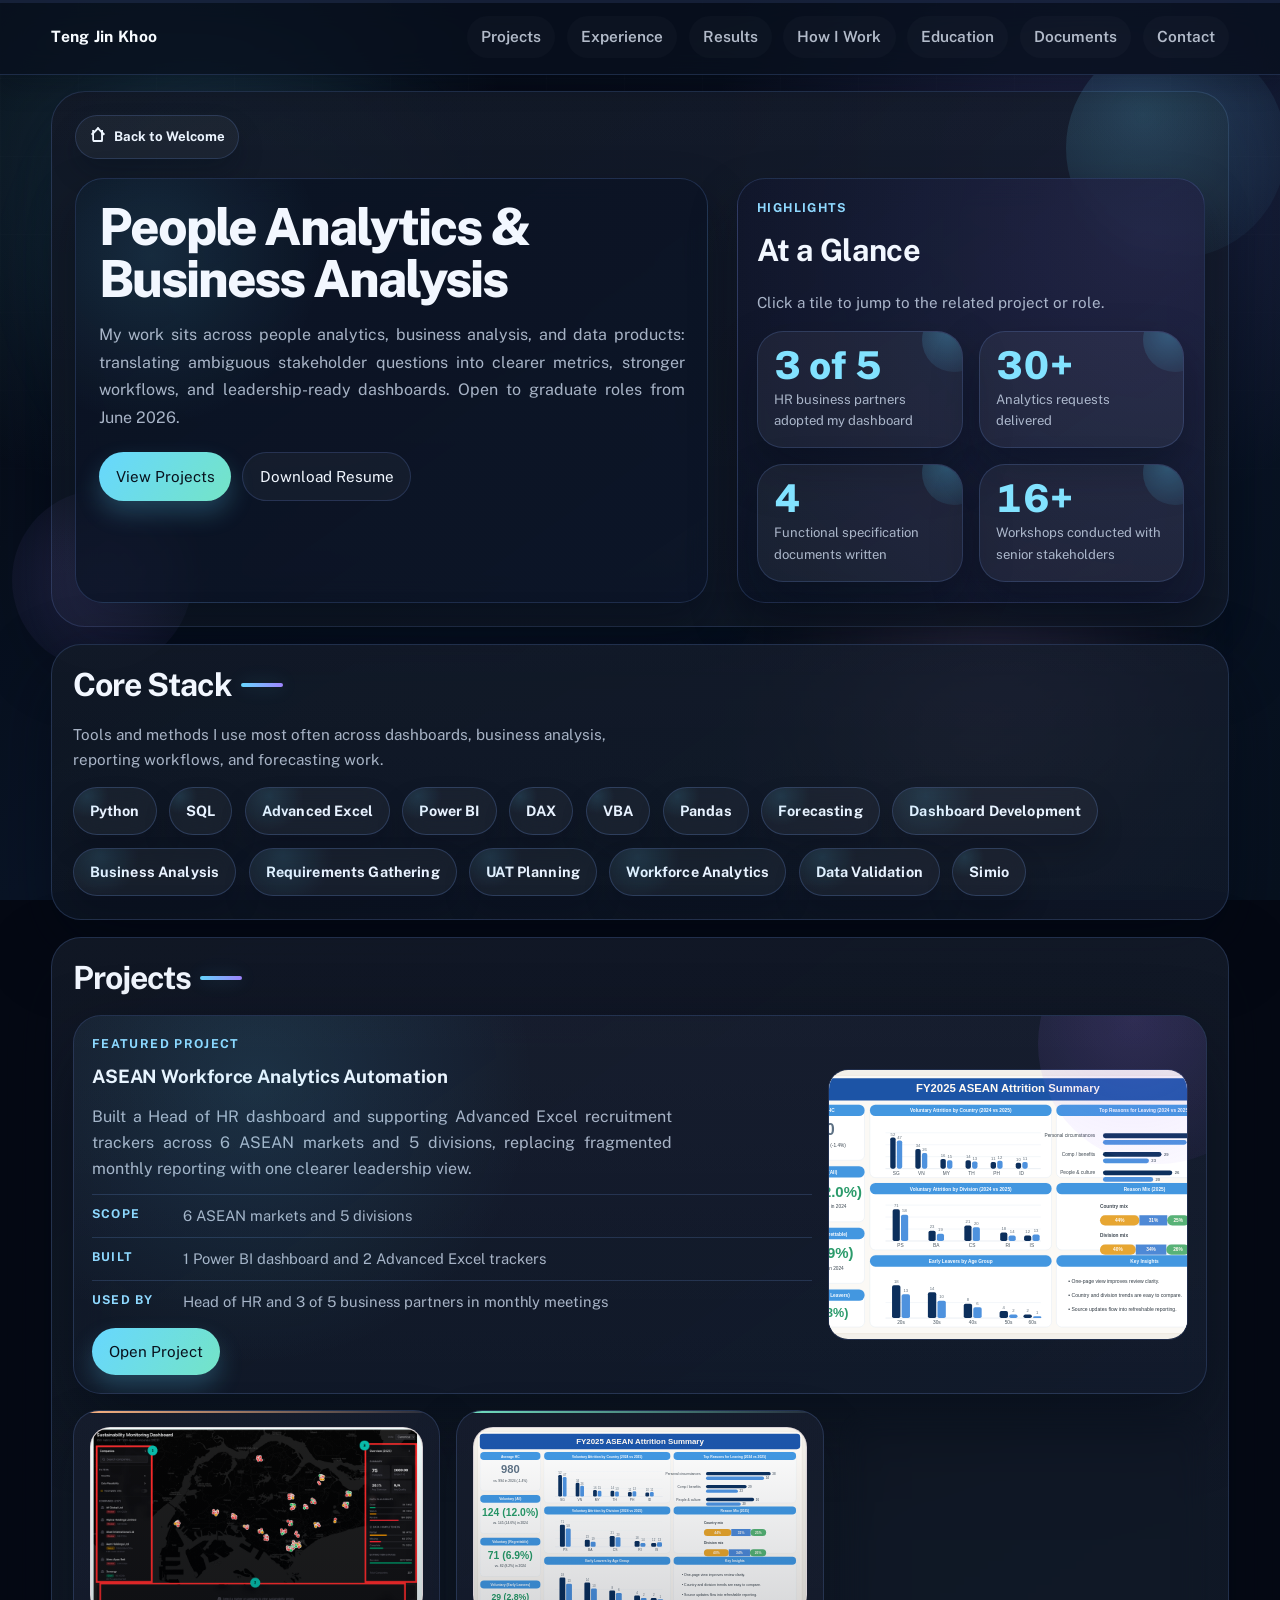
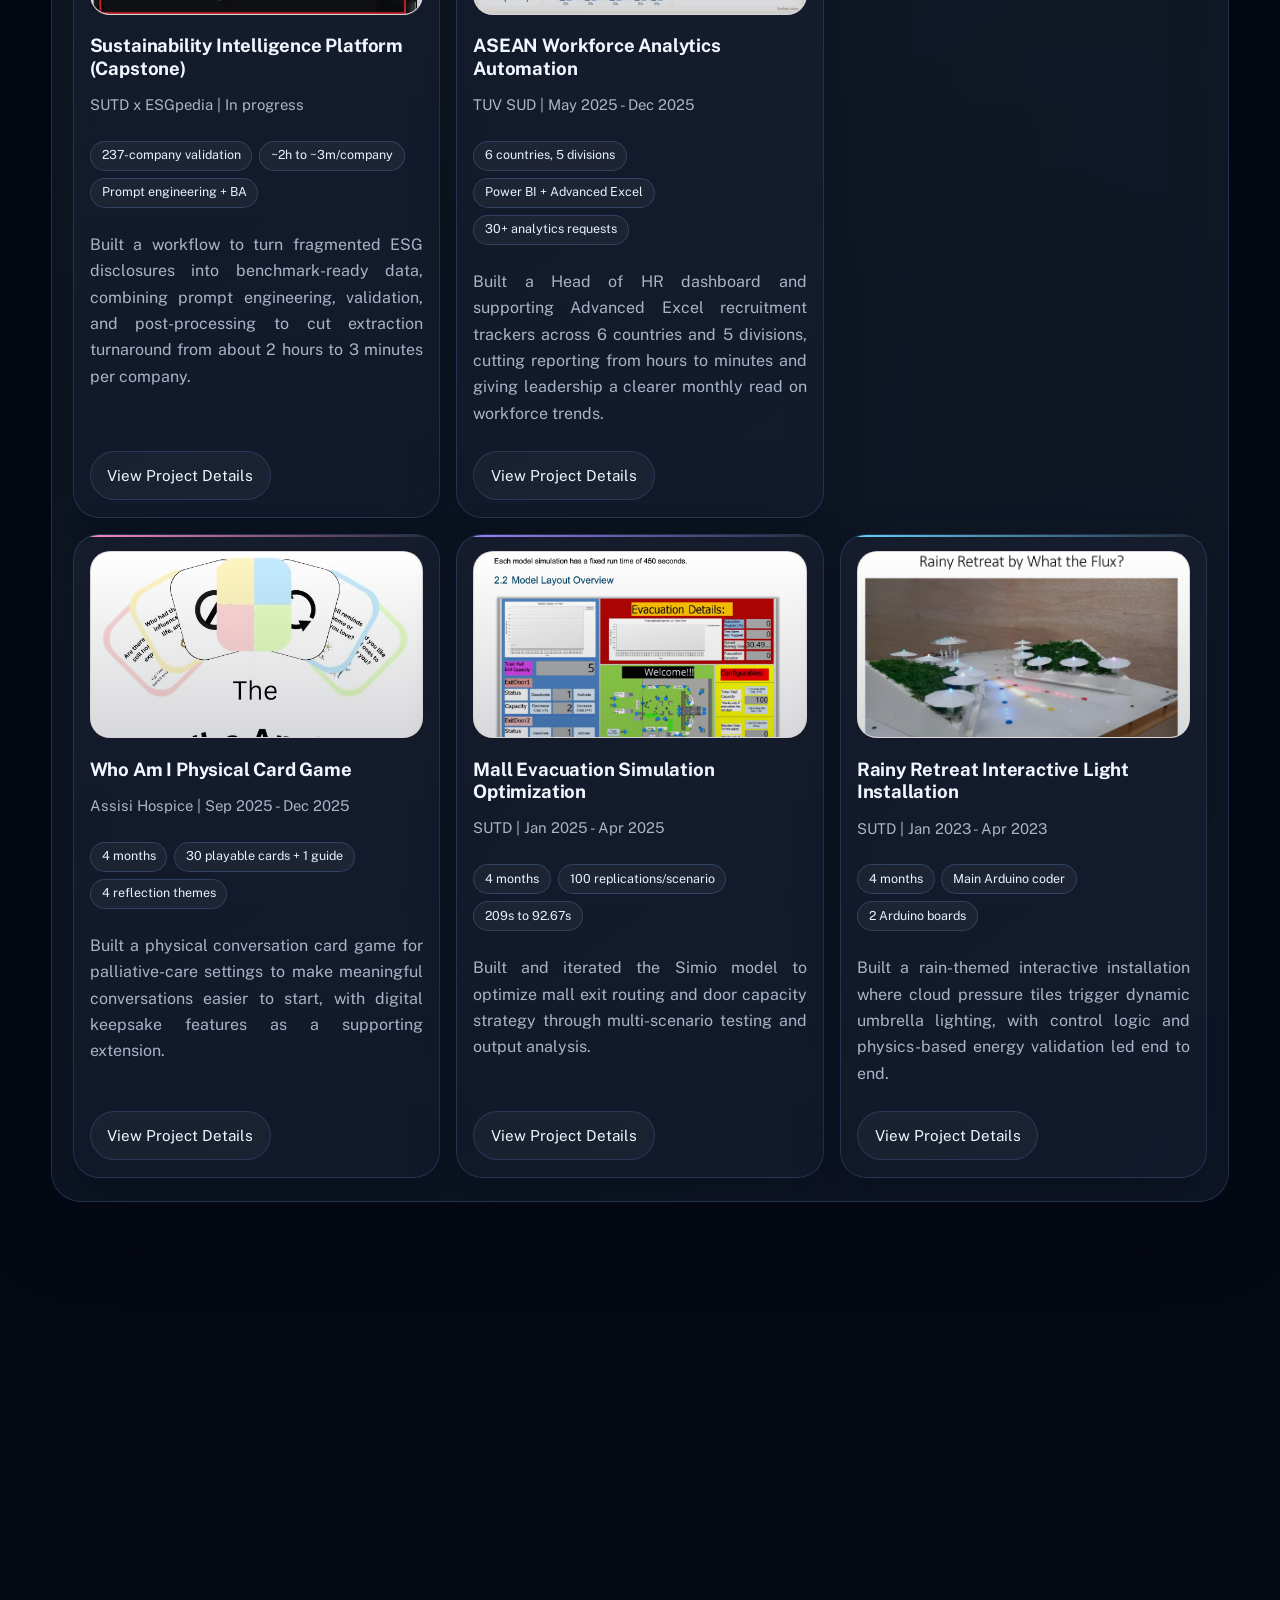
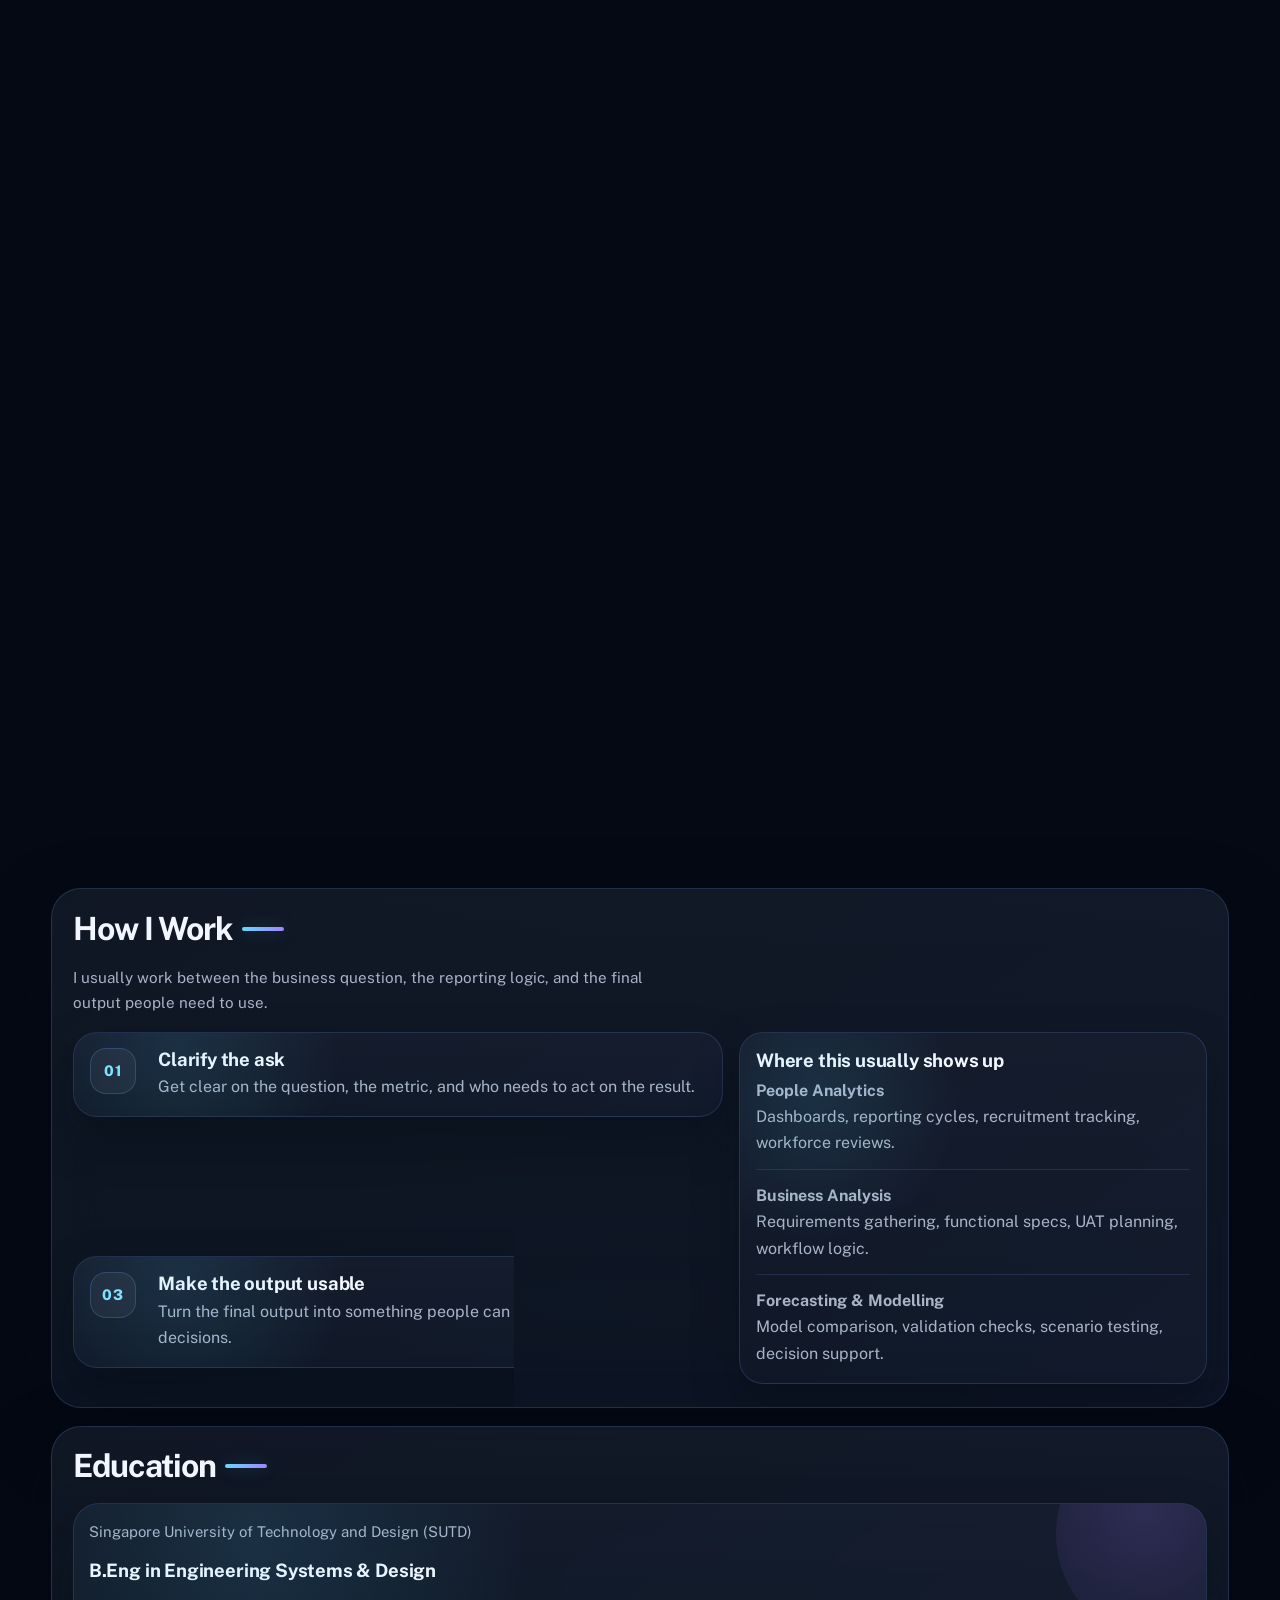
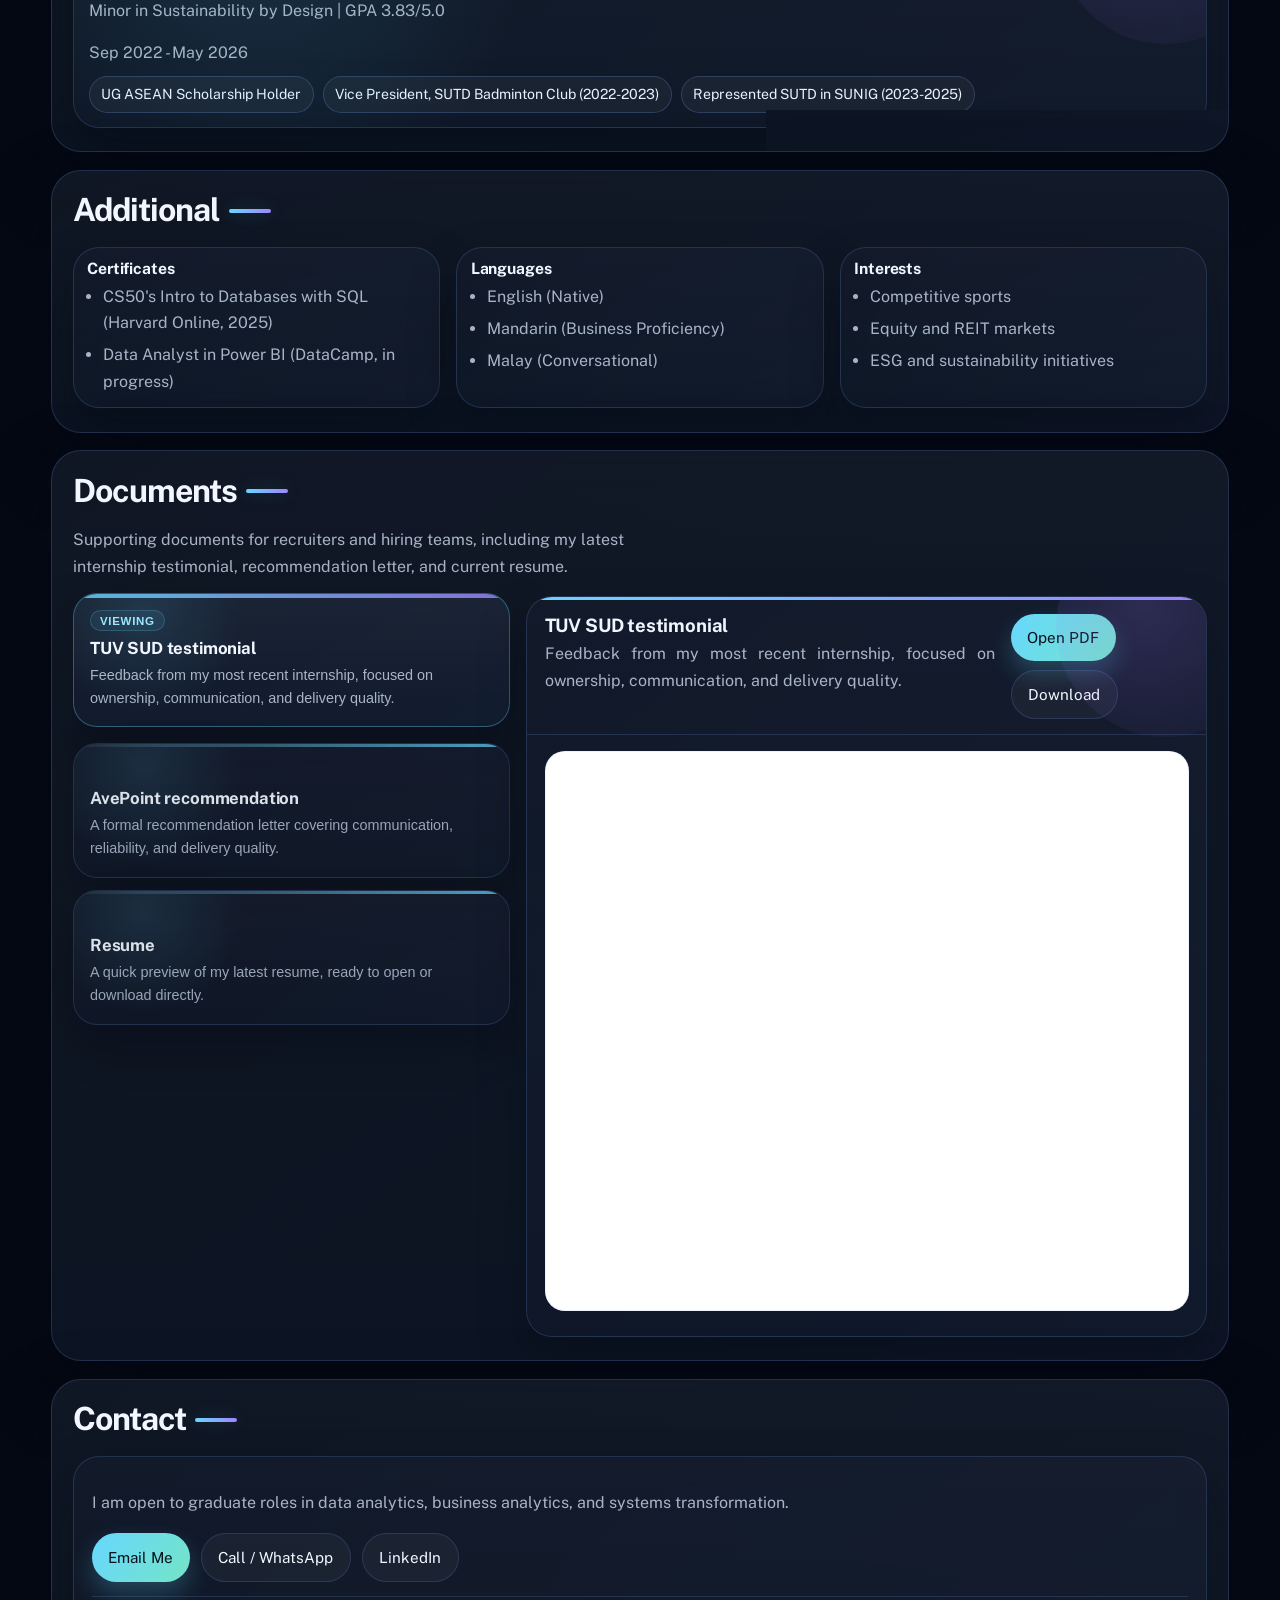
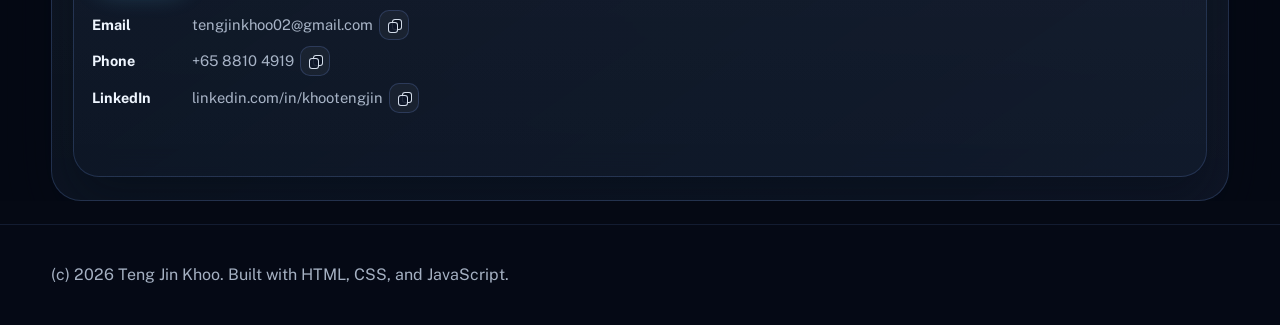
==== commit 7d945b21: "Fix landing document routing and mobile layout" ====
--- a/portfolio.html
+++ b/portfolio.html
@@ -15,7 +15,7 @@
       rel="stylesheet"
     />
     <link rel="icon" type="image/svg+xml" href="assets/favicon-tj.svg" />
-    <link rel="stylesheet" href="styles.css?v=20260316-portfolio11" />
+    <link rel="stylesheet" href="styles.css?v=20260316-portfolio12" />
   </head>
   <body>
     <div class="page-bg" aria-hidden="true"></div>
@@ -738,6 +738,9 @@
               </div>
             </div>
             <div class="document-preview">
+              <p class="document-mobile-note">
+                For the best mobile viewing experience, use <strong>Open PDF</strong>.
+              </p>
               <iframe
                 id="document-preview-frame"
                 src="assets/testimonials/Teng_Jin_Khoo_Testimonial_20260316.pdf#view=FitH"
@@ -953,6 +956,6 @@
       <span class="back-to-top-label">Back to top</span>
     </button>
 
-    <script src="script.js?v=20260316-portfolio6"></script>
+    <script src="script.js?v=20260316-portfolio7"></script>
   </body>
 </html>
--- a/styles.css
+++ b/styles.css
@@ -3581,8 +3581,47 @@
   min-height: 100%;
 }
 
+.document-mobile-note {
+  display: none;
+  margin: 0 0 0.85rem;
+  padding: 0.8rem 0.9rem;
+  border: 1px solid rgba(122, 168, 255, 0.16);
+  border-radius: 16px;
+  background: rgba(255, 255, 255, 0.04);
+  color: var(--muted);
+  font-size: 0.9rem;
+  line-height: 1.55;
+}
+
 @media (max-width: 920px) {
   .document-browser {
     grid-template-columns: 1fr;
   }
 }
+
+@media (max-width: 760px) {
+  .document-browser-list {
+    gap: 0.7rem;
+  }
+
+  .document-card {
+    min-height: 0;
+  }
+
+  .document-actions {
+    width: 100%;
+  }
+
+  .document-actions .btn {
+    flex: 1 1 calc(50% - 0.3rem);
+    min-width: 0;
+  }
+
+  .document-mobile-note {
+    display: block;
+  }
+
+  .document-preview iframe {
+    display: none;
+  }
+}
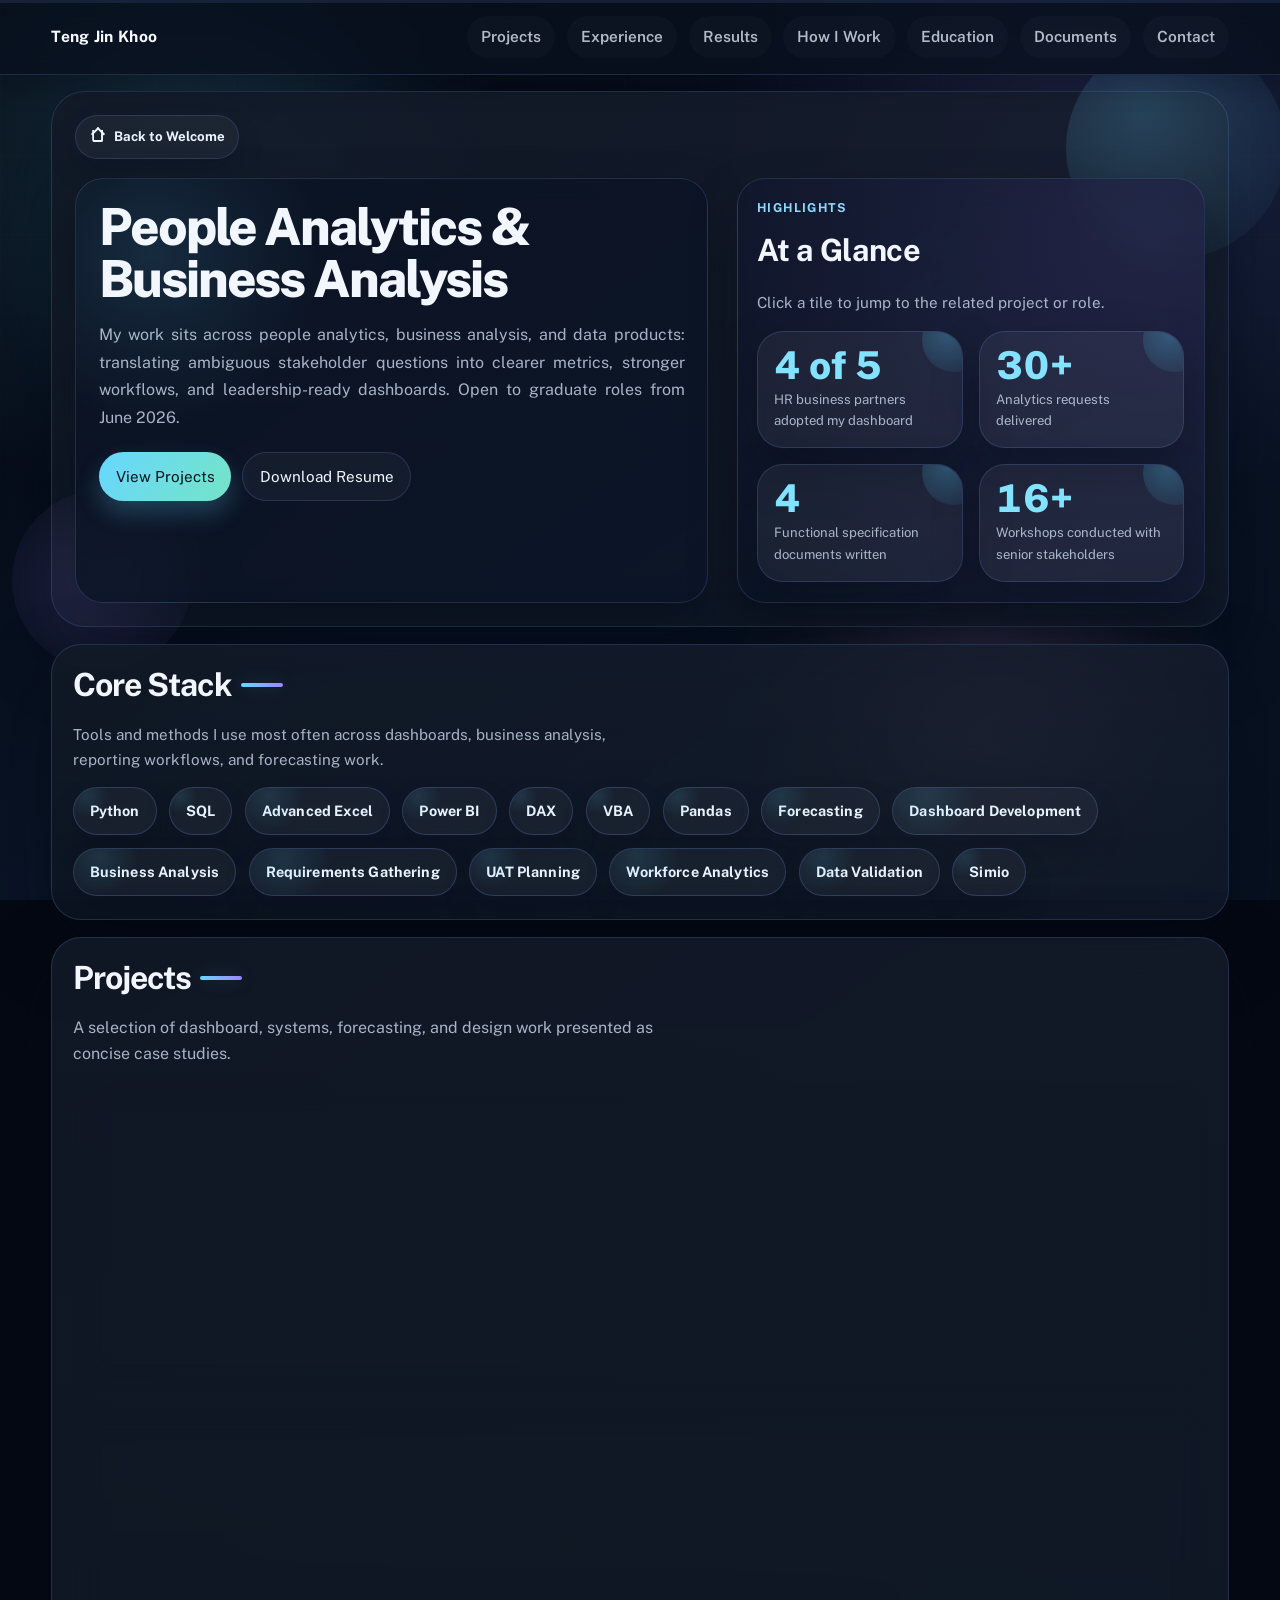
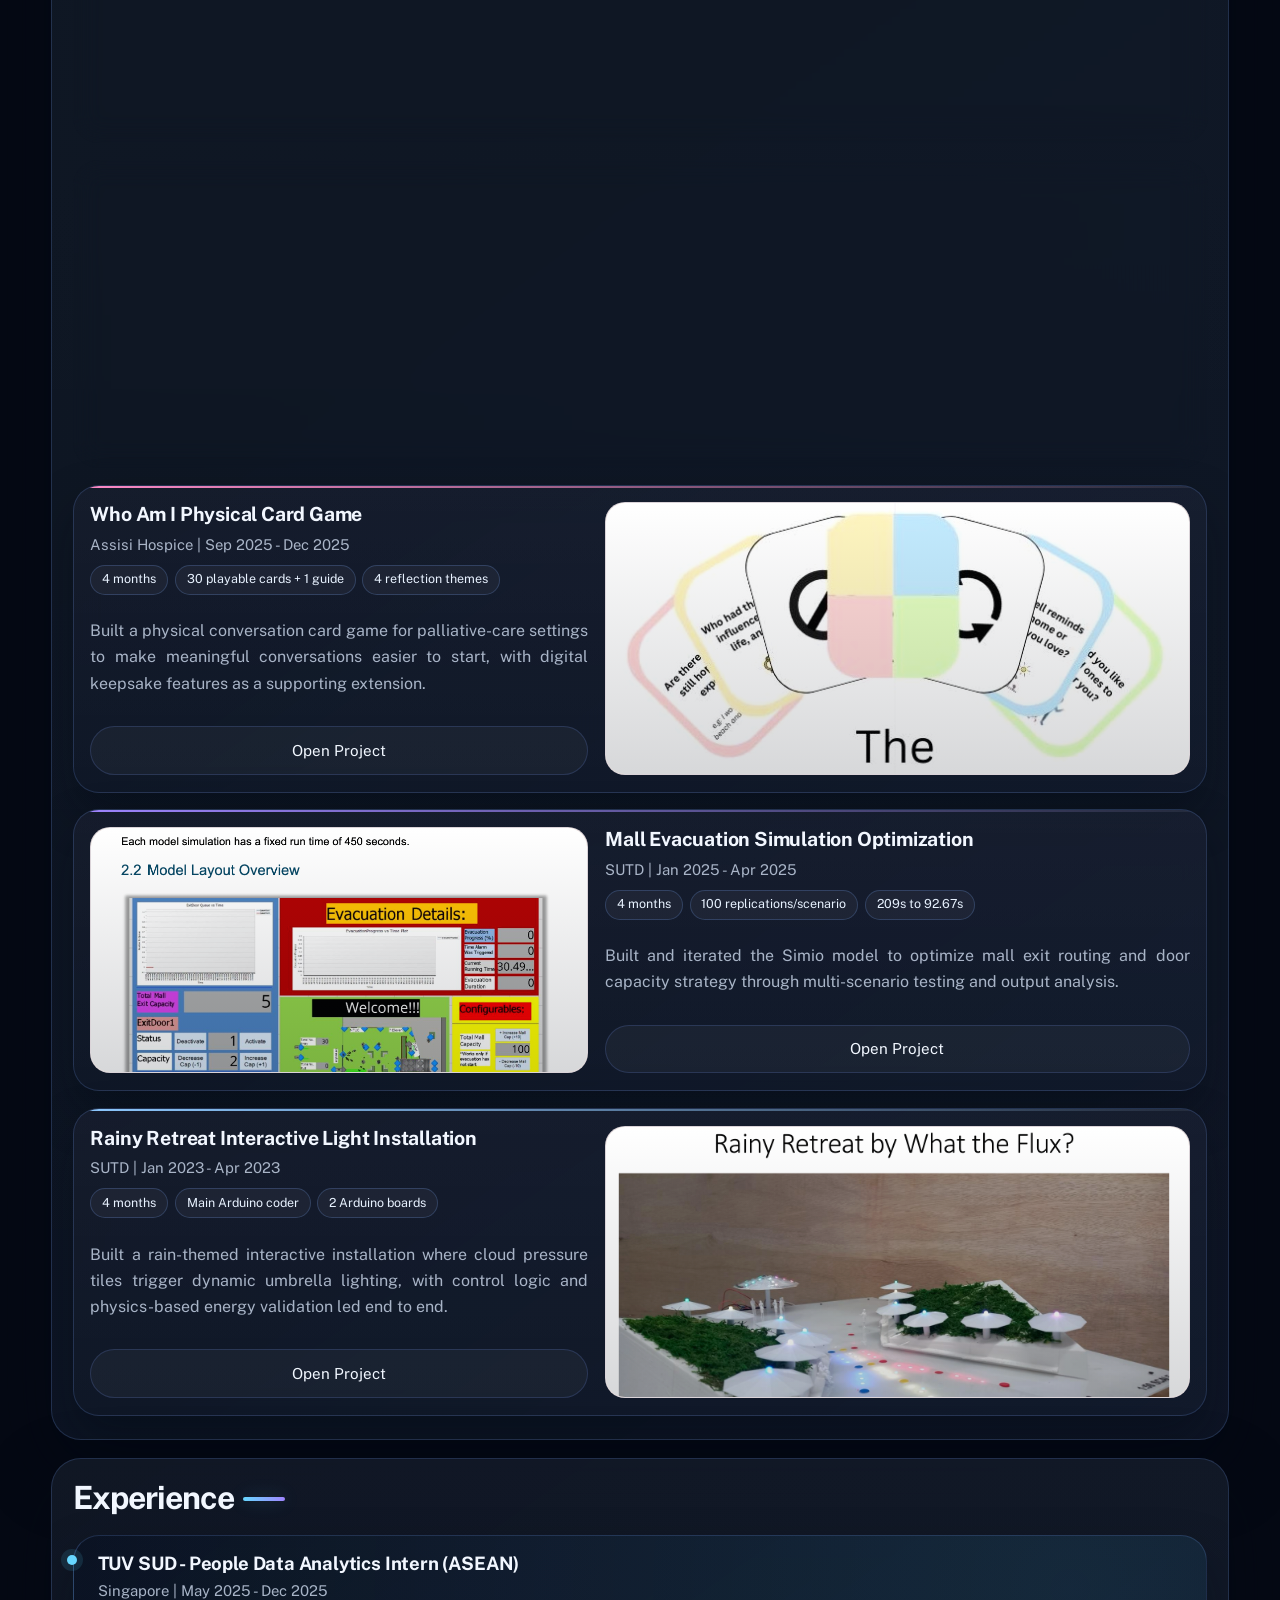
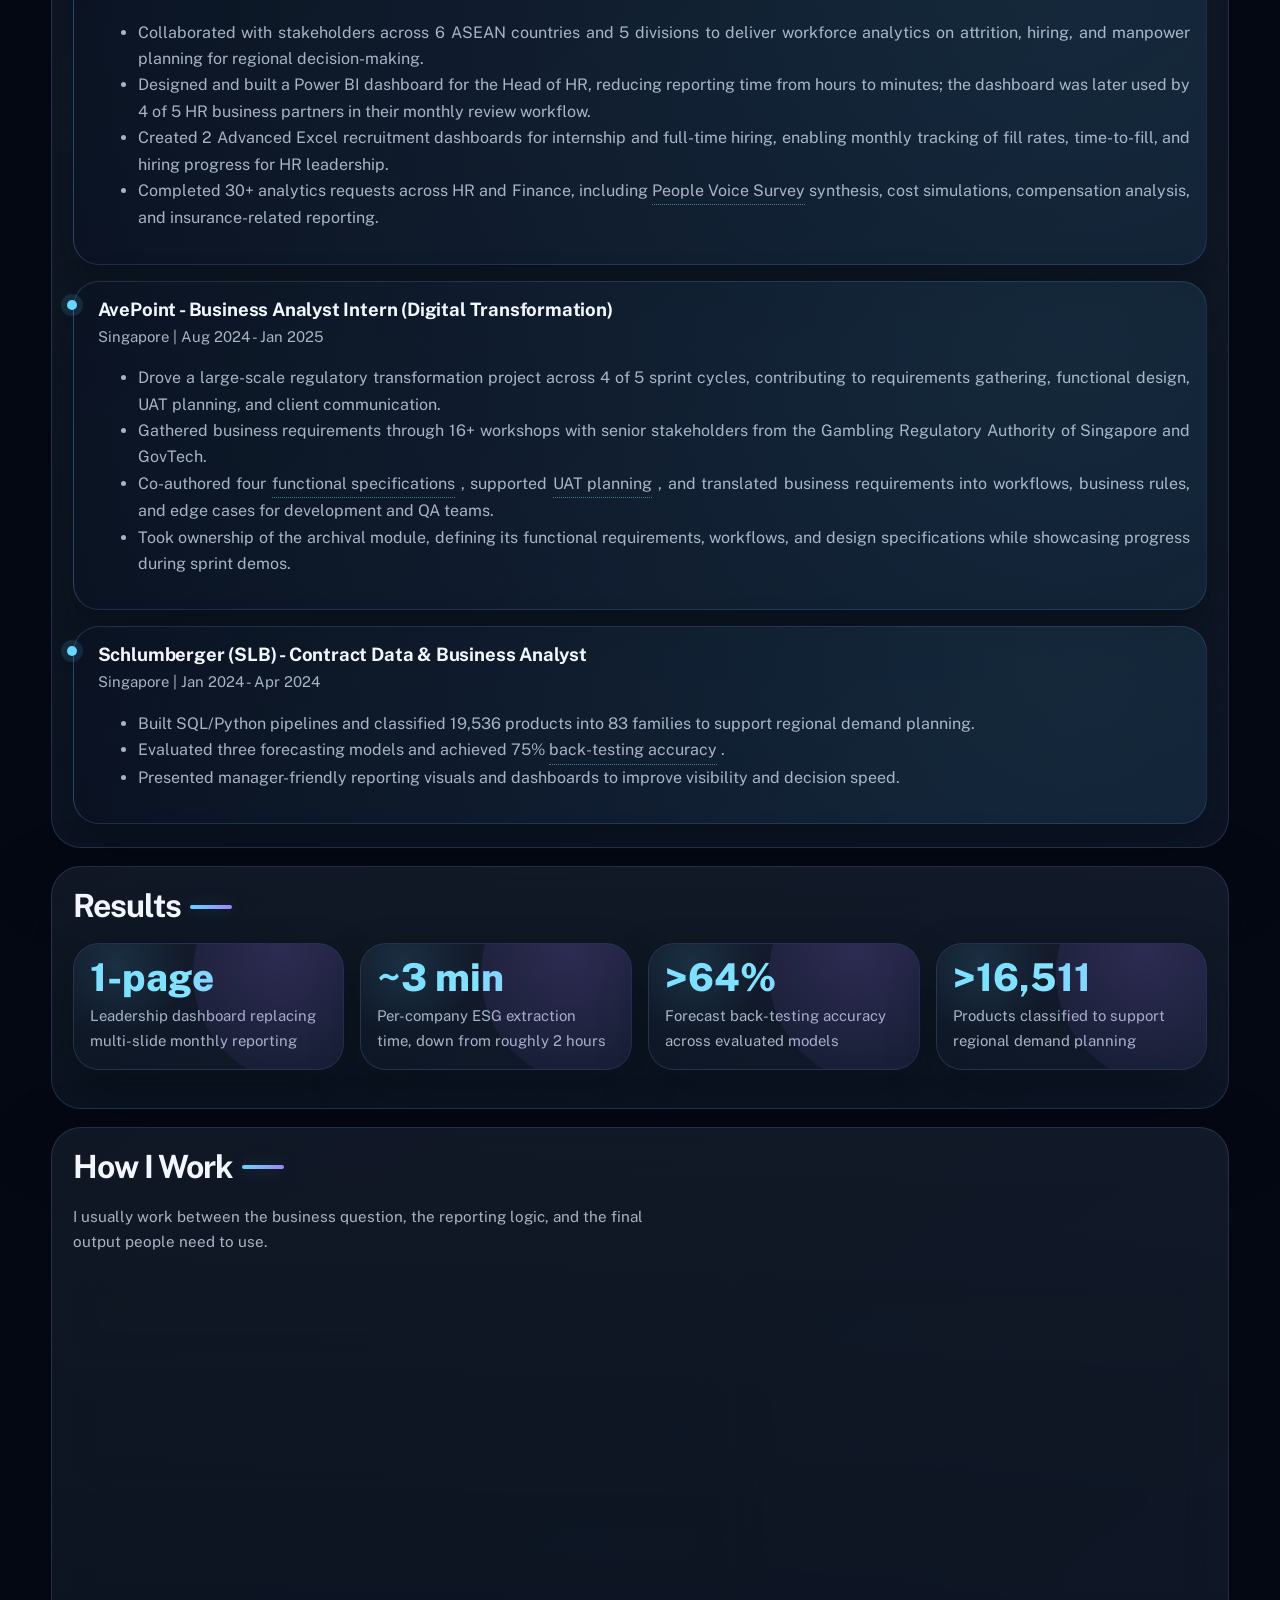
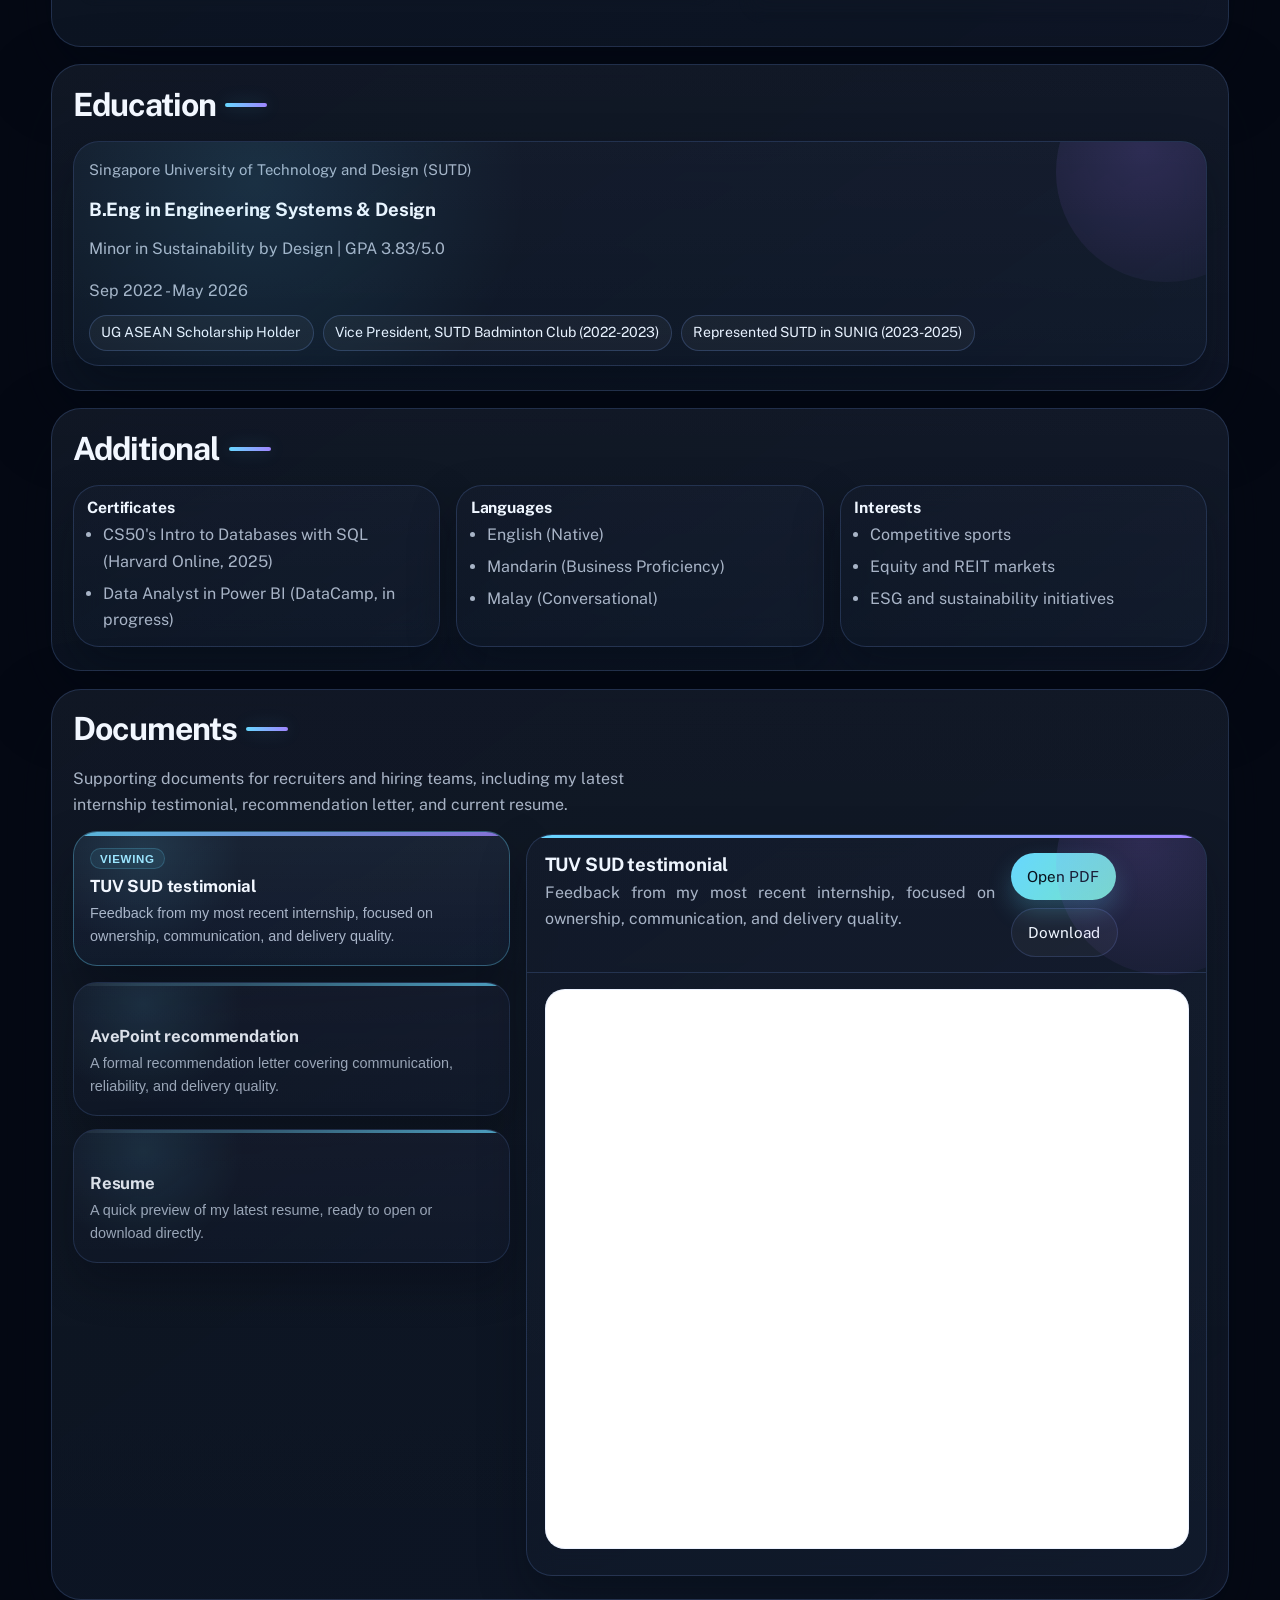
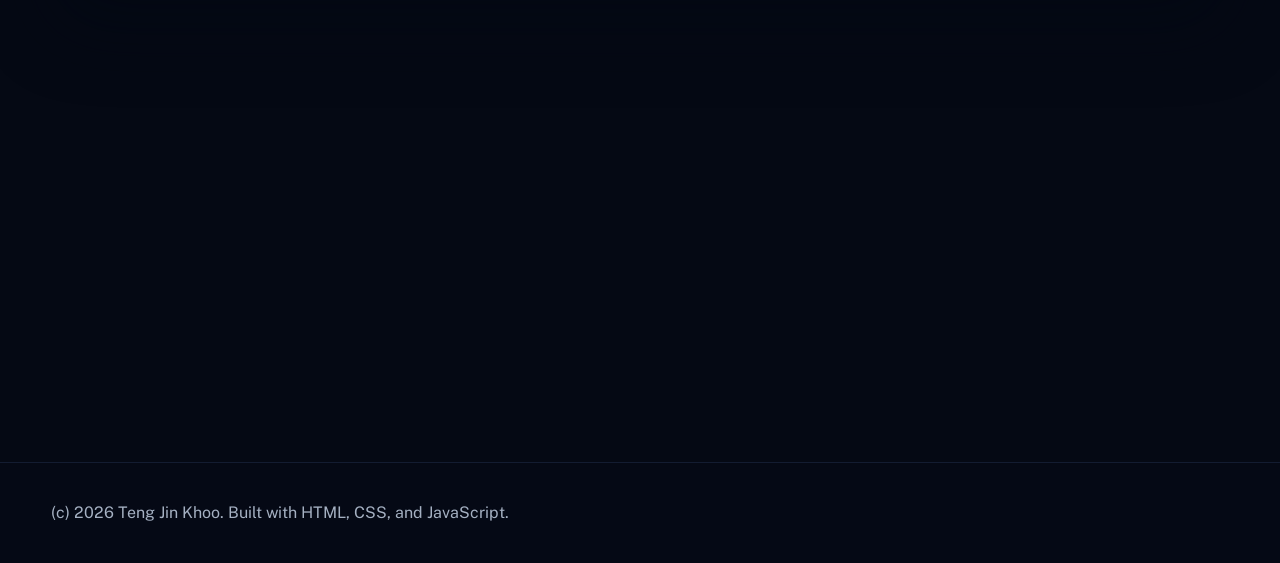
==== commit 08e761a5: "Refresh portfolio layout and TUV modal copy" ====
--- a/portfolio.html
+++ b/portfolio.html
@@ -15,7 +15,7 @@
       rel="stylesheet"
     />
     <link rel="icon" type="image/svg+xml" href="assets/favicon-tj.svg" />
-    <link rel="stylesheet" href="styles.css?v=20260316-portfolio12" />
+    <link rel="stylesheet" href="styles.css?v=20260316-portfolio13" />
   </head>
   <body>
     <div class="page-bg" aria-hidden="true"></div>
@@ -91,7 +91,7 @@
               tabindex="0"
               aria-label="Jump to ASEAN Workforce Analytics Automation project"
             >
-              <p class="highlight-number" data-target="3" data-prefix="" data-suffix=" of 5">3 of 5</p>
+              <p class="highlight-number" data-target="4" data-prefix="" data-suffix=" of 5">4 of 5</p>
               <p class="highlight-label">HR business partners adopted my dashboard</p>
             </article>
             <article
@@ -159,78 +159,11 @@
         <div class="section-head">
           <h2>Projects</h2>
         </div>
-        <article class="featured-project-panel" aria-label="TUV SUD project summary">
-          <div class="featured-project-copy">
-            <p class="eyebrow">Featured Project</p>
-            <h3>ASEAN Workforce Analytics Automation</h3>
-            <p class="featured-project-summary">
-              Built a Head of HR dashboard and supporting Advanced Excel recruitment
-              trackers across 6 ASEAN markets and 5 divisions, replacing fragmented
-              monthly reporting with one clearer leadership view.
-            </p>
-            <dl class="featured-project-facts">
-              <div class="featured-project-fact">
-                <dt>Scope</dt>
-                <dd>6 ASEAN markets and 5 divisions</dd>
-              </div>
-              <div class="featured-project-fact">
-                <dt>Built</dt>
-                <dd>1 Power BI dashboard and 2 Advanced Excel trackers</dd>
-              </div>
-              <div class="featured-project-fact">
-                <dt>Used by</dt>
-                <dd>Head of HR and 3 of 5 business partners in monthly meetings</dd>
-              </div>
-            </dl>
-            <div class="featured-project-actions">
-              <button
-                class="btn btn-primary featured-project-trigger"
-                type="button"
-                data-project-open="asean-automation"
-              >
-                Open Project
-              </button>
-            </div>
-          </div>
-          <div class="featured-project-media">
-            <img
-              src="assets/projects/tuv-sud/tuv-attrition-onepager-public-safe.svg"
-              alt="One-page ASEAN attrition dashboard"
-              loading="lazy"
-            />
-          </div>
-        </article>
+        <p class="projects-intro">
+          A selection of dashboard, systems, forecasting, and design work presented as
+          concise case studies.
+        </p>
         <div class="project-grid">
-          <article
-            id="project-esg-platform"
-            class="project"
-            data-project="esg-platform"
-            tabindex="0"
-            aria-label="Open project details for Sustainability Intelligence Platform"
-          >
-            <div class="project-visual visual-1 has-image">
-              <img
-                src="assets/projects/esg-platform/esg_hero_dashboard_focus.png"
-                alt="Sustainability dashboard interface with company-level ESG benchmarking views"
-                loading="lazy"
-              />
-            </div>
-            <h3>Sustainability Intelligence Platform (Capstone)</h3>
-            <p class="meta">SUTD x ESGpedia | In progress</p>
-            <div class="project-kpis" aria-label="Sustainability platform key figures">
-              <span>237-company validation</span>
-              <span>~2h to ~3m/company</span>
-              <span>Prompt engineering + BA</span>
-            </div>
-            <p>
-              Built a workflow to turn fragmented ESG disclosures into benchmark-ready
-              data, combining prompt engineering, validation, and post-processing to cut
-              extraction turnaround from about 2 hours to 3 minutes per company.
-            </p>
-            <button class="btn btn-secondary project-trigger" type="button">
-              View Project Details
-            </button>
-          </article>
           <article
             id="project-asean-automation"
             class="project"
@@ -259,7 +192,37 @@
               trends.
             </p>
             <button class="btn btn-secondary project-trigger" type="button">
-              View Project Details
+              Open Project
+            </button>
+          </article>
+          <article
+            id="project-esg-platform"
+            class="project"
+            data-project="esg-platform"
+            tabindex="0"
+            aria-label="Open project details for Sustainability Intelligence Platform"
+          >
+            <div class="project-visual visual-1 has-image">
+              <img
+                src="assets/projects/esg-platform/esg_hero_dashboard_focus.png"
+                alt="Sustainability dashboard interface with company-level ESG benchmarking views"
+                loading="lazy"
+              />
+            </div>
+            <h3>Sustainability Intelligence Platform (Capstone)</h3>
+            <p class="meta">SUTD x ESGpedia | In progress</p>
+            <div class="project-kpis" aria-label="Sustainability platform key figures">
+              <span>237-company validation</span>
+              <span>~2h to ~3m/company</span>
+              <span>Prompt engineering + BA</span>
+            </div>
+            <p>
+              Built a workflow to turn fragmented ESG disclosures into benchmark-ready
+              data, combining prompt engineering, validation, and post-processing to cut
+              extraction turnaround from about 2 hours to 3 minutes per company.
+            </p>
+            <button class="btn btn-secondary project-trigger" type="button">
+              Open Project
             </button>
           </article>
           <article
@@ -289,7 +252,7 @@
               back-test accuracy.
             </p>
             <button class="btn btn-secondary project-trigger" type="button">
-              View Project Details
+              Open Project
             </button>
           </article>
           <article
@@ -319,7 +282,7 @@
               supporting extension.
             </p>
             <button class="btn btn-secondary project-trigger" type="button">
-              View Project Details
+              Open Project
             </button>
           </article>
           <article
@@ -348,7 +311,7 @@
               capacity strategy through multi-scenario testing and output analysis.
             </p>
             <button class="btn btn-secondary project-trigger" type="button">
-              View Project Details
+              Open Project
             </button>
           </article>
           <article
@@ -378,7 +341,7 @@
               validation led end to end.
             </p>
             <button class="btn btn-secondary project-trigger" type="button">
-              View Project Details
+              Open Project
             </button>
           </article>
         </div>
@@ -400,7 +363,7 @@
               </li>
               <li>
                 Designed and built a Power BI dashboard for the Head of HR, reducing
-                reporting time from hours to minutes; the dashboard was later used by 3
+                reporting time from hours to minutes; the dashboard was later used by 4
                 of 5 HR business partners in their monthly review workflow.
               </li>
               <li>
@@ -956,6 +919,6 @@
       <span class="back-to-top-label">Back to top</span>
     </button>
 
-    <script src="script.js?v=20260316-portfolio7"></script>
+    <script src="script.js?v=20260316-portfolio8"></script>
   </body>
 </html>
--- a/styles.css
+++ b/styles.css
@@ -3581,6 +3581,95 @@
   min-height: 100%;
 }
 
+.projects-intro {
+  margin: 0 0 1rem;
+  max-width: 60ch;
+  color: var(--muted);
+  text-align: left;
+}
+
+.project-grid {
+  grid-template-columns: 1fr;
+  gap: 1.05rem;
+}
+
+.project {
+  display: grid;
+  grid-template-columns: minmax(280px, 0.92fr) minmax(0, 1.08fr);
+  grid-template-rows: auto auto auto 1fr auto;
+  align-items: start;
+  column-gap: 1.05rem;
+  row-gap: 0.45rem;
+  min-height: 0;
+  padding: 1.05rem;
+}
+
+.project[data-project="asean-automation"] {
+  --project-accent: var(--mint);
+}
+
+.project[data-project="esg-platform"] {
+  --project-accent: var(--peach);
+}
+
+.project[data-project="slb-forecasting"] {
+  --project-accent: var(--cyan);
+}
+
+.project[data-project="who-am-i-keepsake"] {
+  --project-accent: var(--pink);
+}
+
+.project[data-project="evac-sim"] {
+  --project-accent: var(--violet);
+}
+
+.project[data-project="rainy-retreat"] {
+  --project-accent: #8dc8ff;
+}
+
+.project-visual {
+  grid-column: 1;
+  grid-row: 1 / 6;
+  align-self: stretch;
+  min-height: 100%;
+  margin-bottom: 0;
+  aspect-ratio: auto;
+}
+
+.project > h3,
+.project > .meta,
+.project > .project-kpis,
+.project > p:not(.meta),
+.project > .project-trigger {
+  grid-column: 2;
+}
+
+.project > h3 {
+  margin-bottom: 0;
+  font-size: 1.22rem;
+}
+
+.project > .meta {
+  margin: 0;
+}
+
+.project > .project-trigger {
+  margin-top: 0.35rem;
+}
+
+.project:nth-child(even) .project-visual {
+  grid-column: 2;
+}
+
+.project:nth-child(even) > h3,
+.project:nth-child(even) > .meta,
+.project:nth-child(even) > .project-kpis,
+.project:nth-child(even) > p:not(.meta),
+.project:nth-child(even) > .project-trigger {
+  grid-column: 1;
+}
+
 .document-mobile-note {
   display: none;
   margin: 0 0 0.85rem;
@@ -3594,6 +3683,33 @@
 }
 
 @media (max-width: 920px) {
+  .project {
+    grid-template-columns: 1fr;
+    grid-template-rows: auto;
+    row-gap: 0.5rem;
+  }
+
+  .project > h3,
+  .project > .meta,
+  .project > .project-kpis,
+  .project > p:not(.meta),
+  .project > .project-trigger,
+  .project:nth-child(even) > h3,
+  .project:nth-child(even) > .meta,
+  .project:nth-child(even) > .project-kpis,
+  .project:nth-child(even) > p:not(.meta),
+  .project:nth-child(even) > .project-trigger,
+  .project-visual,
+  .project:nth-child(even) .project-visual {
+    grid-column: 1;
+    grid-row: auto;
+  }
+
+  .project-visual {
+    aspect-ratio: 16 / 10;
+    min-height: 0;
+  }
+
   .document-browser {
     grid-template-columns: 1fr;
   }
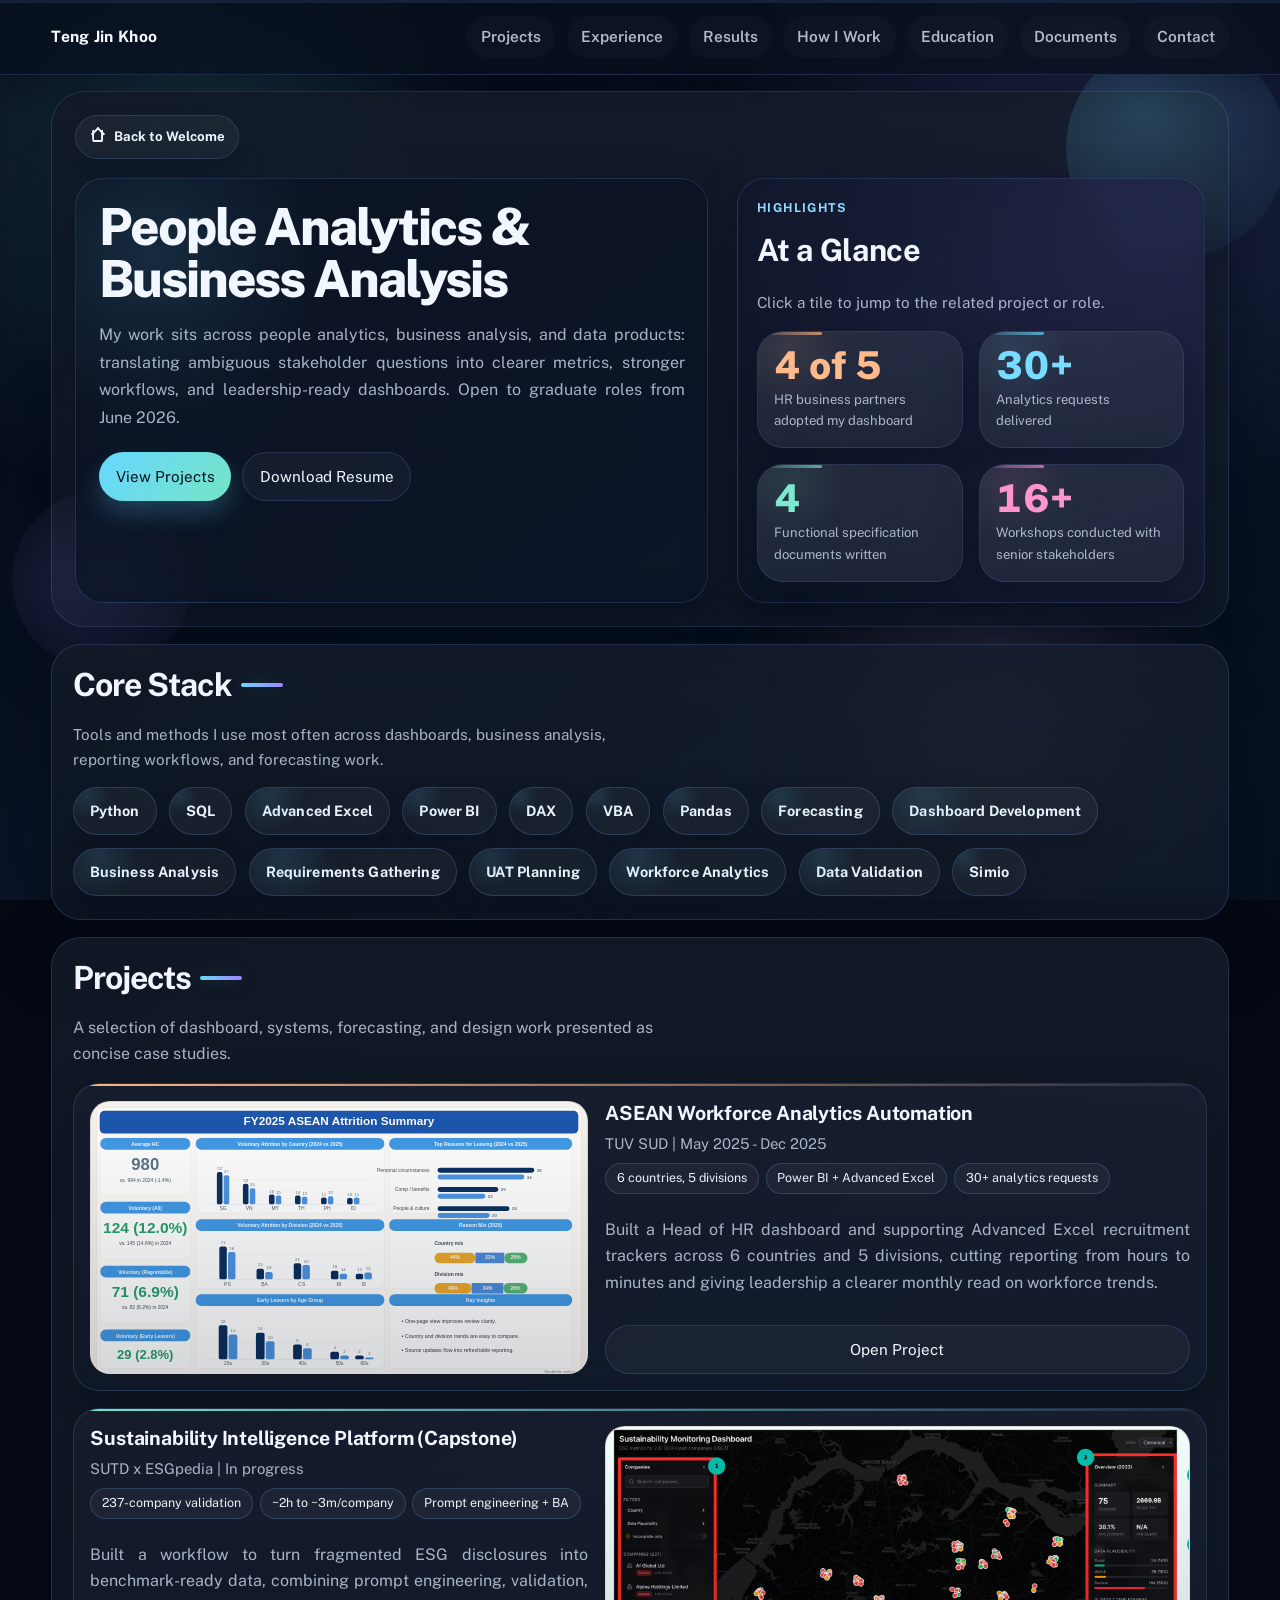
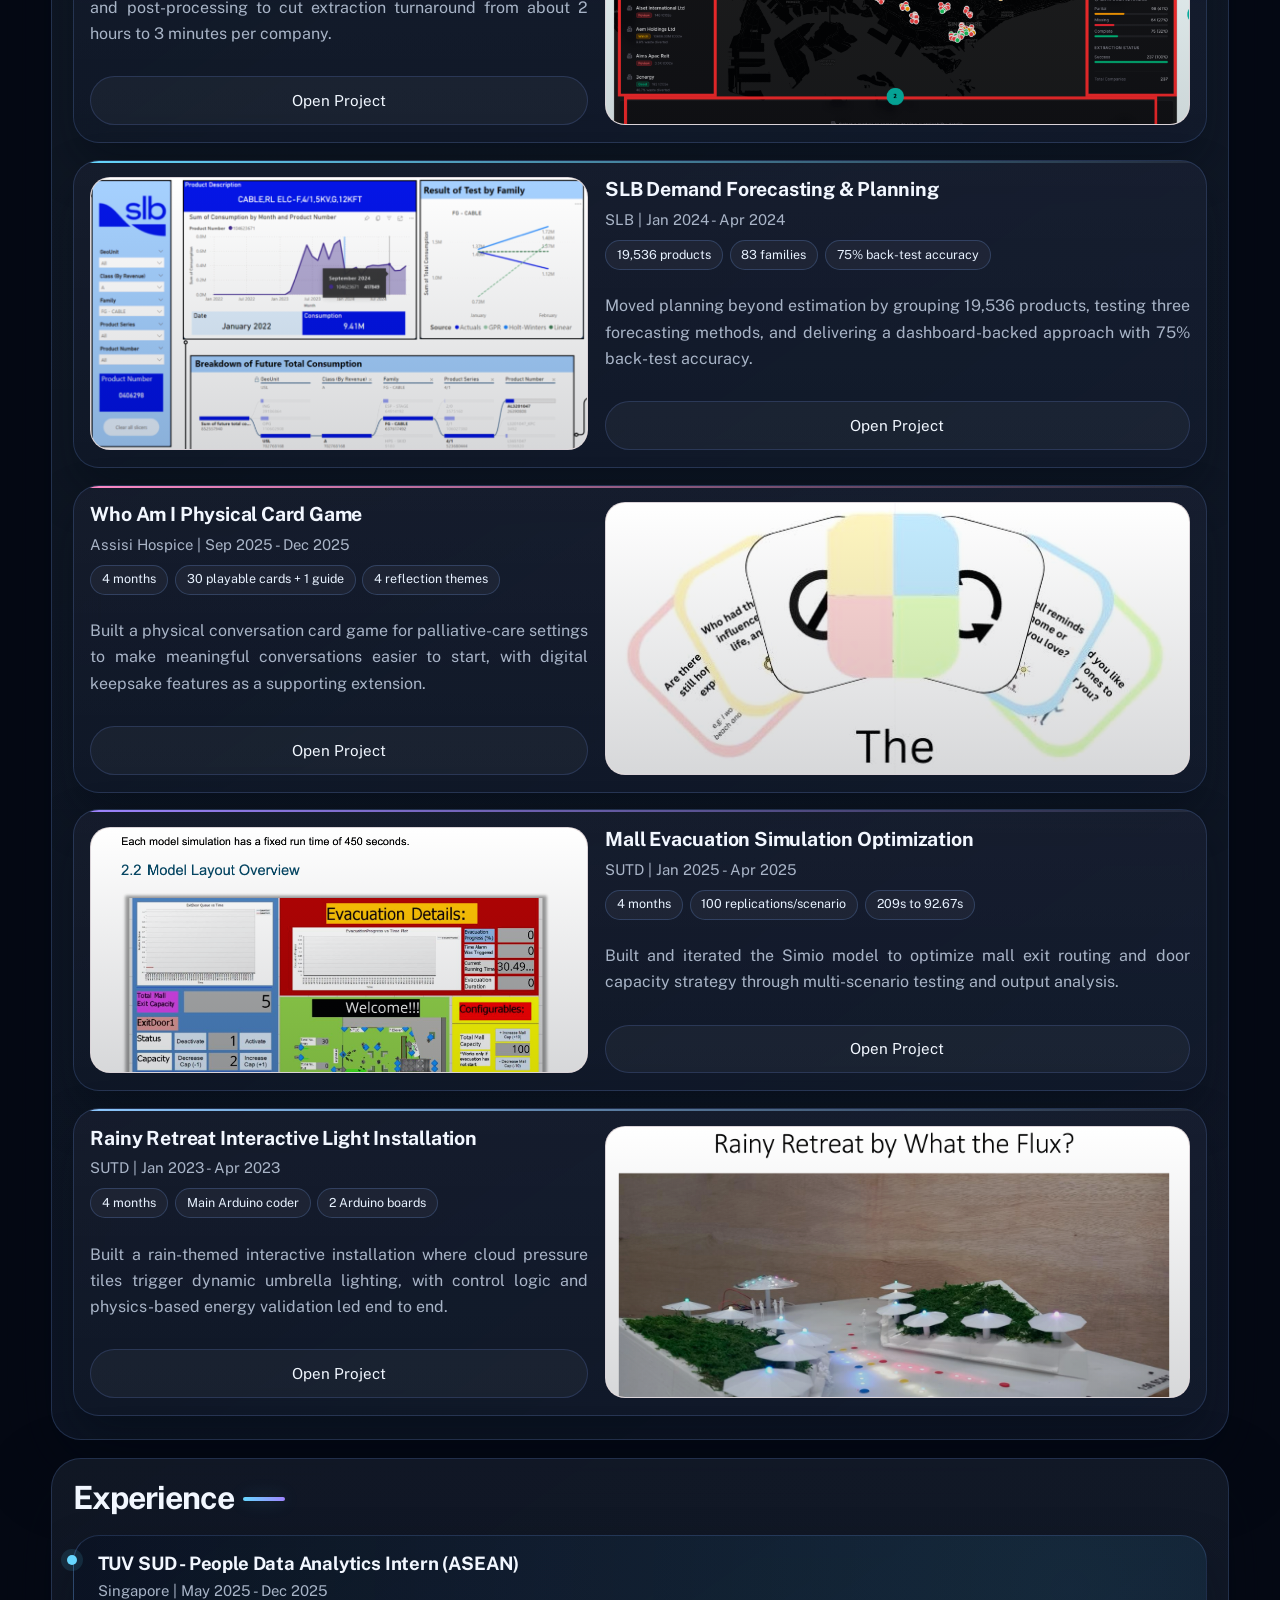
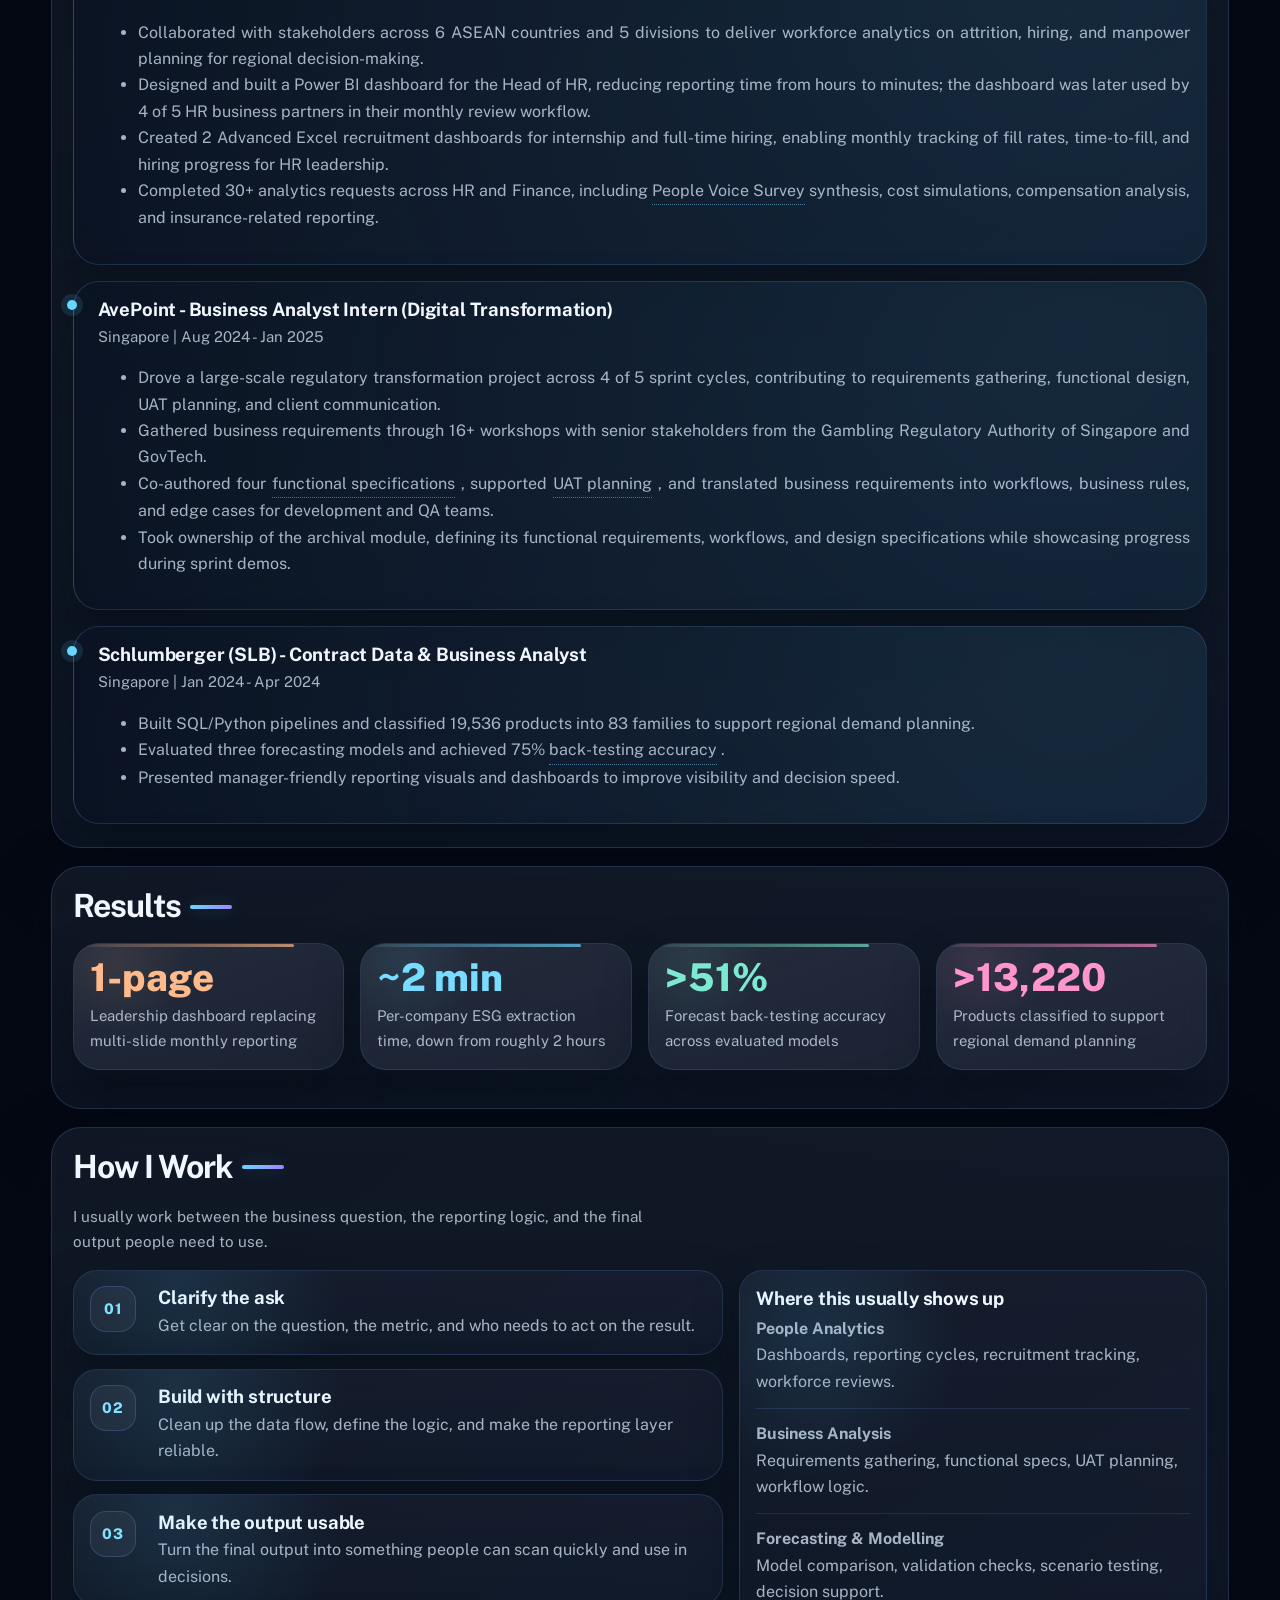
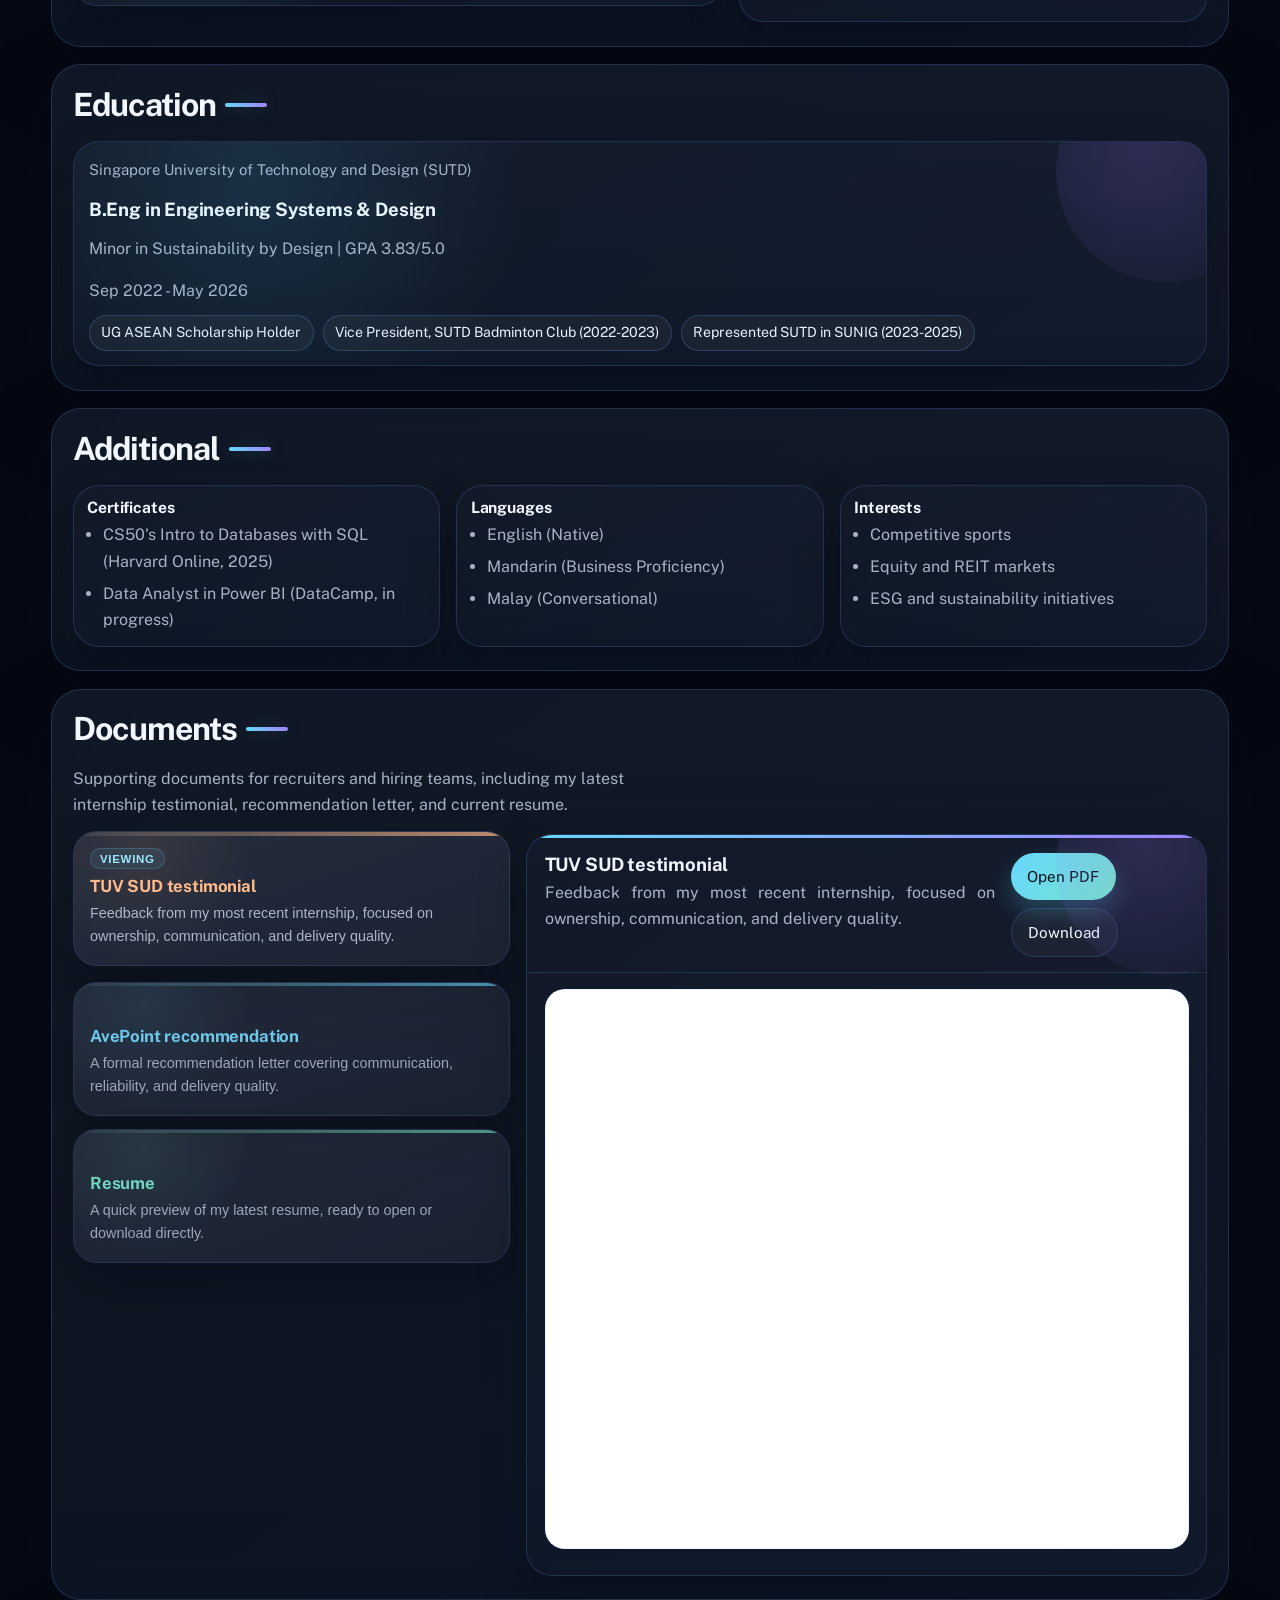
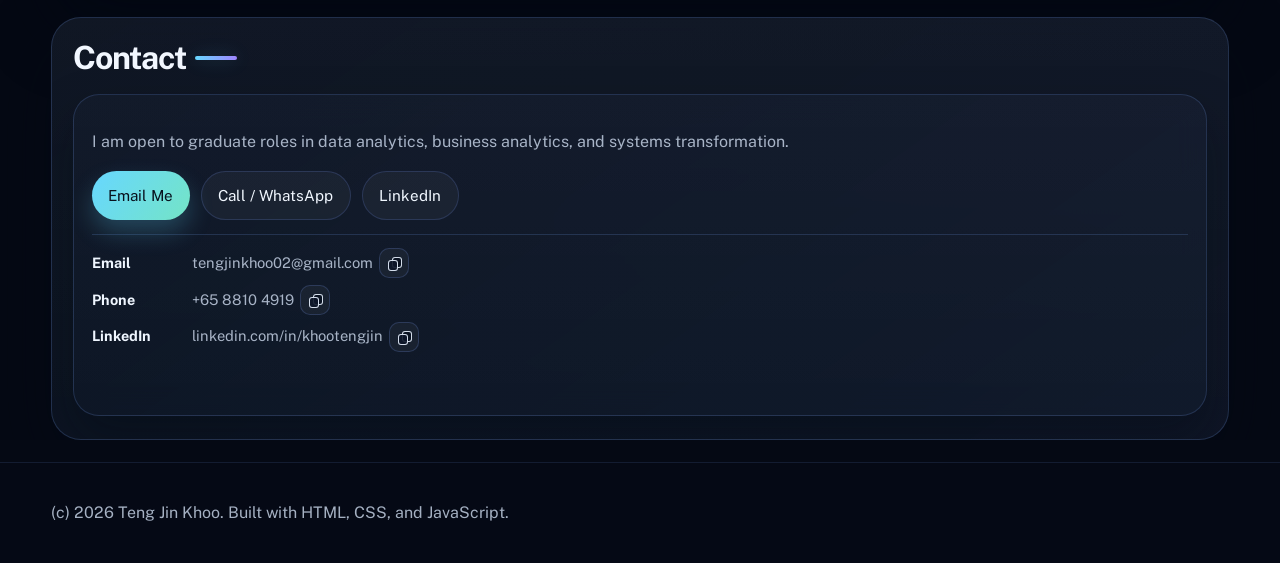
==== commit 4a647671: "Refine landing and portfolio visual accents" ====
--- a/portfolio.html
+++ b/portfolio.html
@@ -15,7 +15,7 @@
       rel="stylesheet"
     />
     <link rel="icon" type="image/svg+xml" href="assets/favicon-tj.svg" />
-    <link rel="stylesheet" href="styles.css?v=20260316-portfolio13" />
+    <link rel="stylesheet" href="styles.css?v=20260318-portfolio14" />
   </head>
   <body>
     <div class="page-bg" aria-hidden="true"></div>
--- a/styles.css
+++ b/styles.css
@@ -3577,6 +3577,120 @@
   text-align: left;
 }
 
+/* Landing-style accent color system for portfolio cards */
+.hero-highlights .highlight-tile,
+.metrics-grid .metric-card,
+.document-browser-list .document-card {
+  --panel-accent: rgba(103, 215, 255, 0.72);
+}
+
+.hero-highlights .highlight-tile:nth-child(1),
+.metrics-grid .metric-card:nth-child(1),
+.document-browser-list .document-card:nth-child(1) {
+  --panel-accent: rgba(255, 182, 133, 0.78);
+}
+
+.hero-highlights .highlight-tile:nth-child(2),
+.metrics-grid .metric-card:nth-child(2),
+.document-browser-list .document-card:nth-child(2) {
+  --panel-accent: rgba(103, 215, 255, 0.78);
+}
+
+.hero-highlights .highlight-tile:nth-child(3),
+.metrics-grid .metric-card:nth-child(3),
+.document-browser-list .document-card:nth-child(3) {
+  --panel-accent: rgba(116, 228, 198, 0.76);
+}
+
+.hero-highlights .highlight-tile:nth-child(4),
+.metrics-grid .metric-card:nth-child(4) {
+  --panel-accent: rgba(255, 139, 200, 0.76);
+}
+
+.hero-highlights .highlight-tile,
+.metrics-grid .metric-card,
+.document-browser-list .document-card {
+  position: relative;
+  overflow: hidden;
+}
+
+.hero-highlights .highlight-tile::before,
+.metrics-grid .metric-card::before,
+.document-browser-list .document-card::before {
+  content: "";
+  position: absolute;
+  inset: 0;
+  background:
+    radial-gradient(circle at 16% 16%, var(--panel-accent), transparent 28%);
+  opacity: 0.12;
+  pointer-events: none;
+}
+
+.hero-highlights .highlight-tile::after,
+.metrics-grid .metric-card::after,
+.document-browser-list .document-card::after {
+  content: "";
+  position: absolute;
+  inset: 0 0 auto;
+  height: 3px;
+  background: linear-gradient(90deg, rgba(255, 255, 255, 0.06), var(--panel-accent));
+  opacity: 0.9;
+}
+
+.hero-highlights .highlight-tile {
+  background:
+    linear-gradient(160deg, rgba(255, 255, 255, 0.058), rgba(255, 255, 255, 0.014)),
+    rgba(33, 40, 60, 0.54);
+  border-color: rgba(123, 165, 238, 0.14);
+}
+
+.hero-highlights .highlight-number,
+.metrics-grid .metric-number {
+  color: #eef6ff;
+}
+
+.hero-highlights .highlight-tile:nth-child(1) .highlight-number,
+.metrics-grid .metric-card:nth-child(1) .metric-number,
+.document-browser-list .document-card:nth-child(1) h3 {
+  color: #ffba8b;
+}
+
+.hero-highlights .highlight-tile:nth-child(2) .highlight-number,
+.metrics-grid .metric-card:nth-child(2) .metric-number,
+.document-browser-list .document-card:nth-child(2) h3 {
+  color: #79dcff;
+}
+
+.hero-highlights .highlight-tile:nth-child(3) .highlight-number,
+.metrics-grid .metric-card:nth-child(3) .metric-number,
+.document-browser-list .document-card:nth-child(3) h3 {
+  color: #7de9d1;
+}
+
+.hero-highlights .highlight-tile:nth-child(4) .highlight-number,
+.metrics-grid .metric-card:nth-child(4) .metric-number {
+  color: #ff95cf;
+}
+
+.metrics-grid .metric-card {
+  background:
+    linear-gradient(160deg, rgba(255, 255, 255, 0.058), rgba(255, 255, 255, 0.014)),
+    rgba(33, 40, 60, 0.54);
+  border-color: rgba(123, 165, 238, 0.14);
+}
+
+.document-browser-list .document-card {
+  background:
+    linear-gradient(160deg, rgba(255, 255, 255, 0.058), rgba(255, 255, 255, 0.014)),
+    rgba(33, 40, 60, 0.54);
+  border-color: rgba(123, 165, 238, 0.14);
+}
+
+.document-browser-list .document-card.is-active::after {
+  height: 4px;
+  background: linear-gradient(90deg, rgba(255, 255, 255, 0.08), var(--panel-accent));
+}
+
 .document-viewer {
   min-height: 100%;
 }
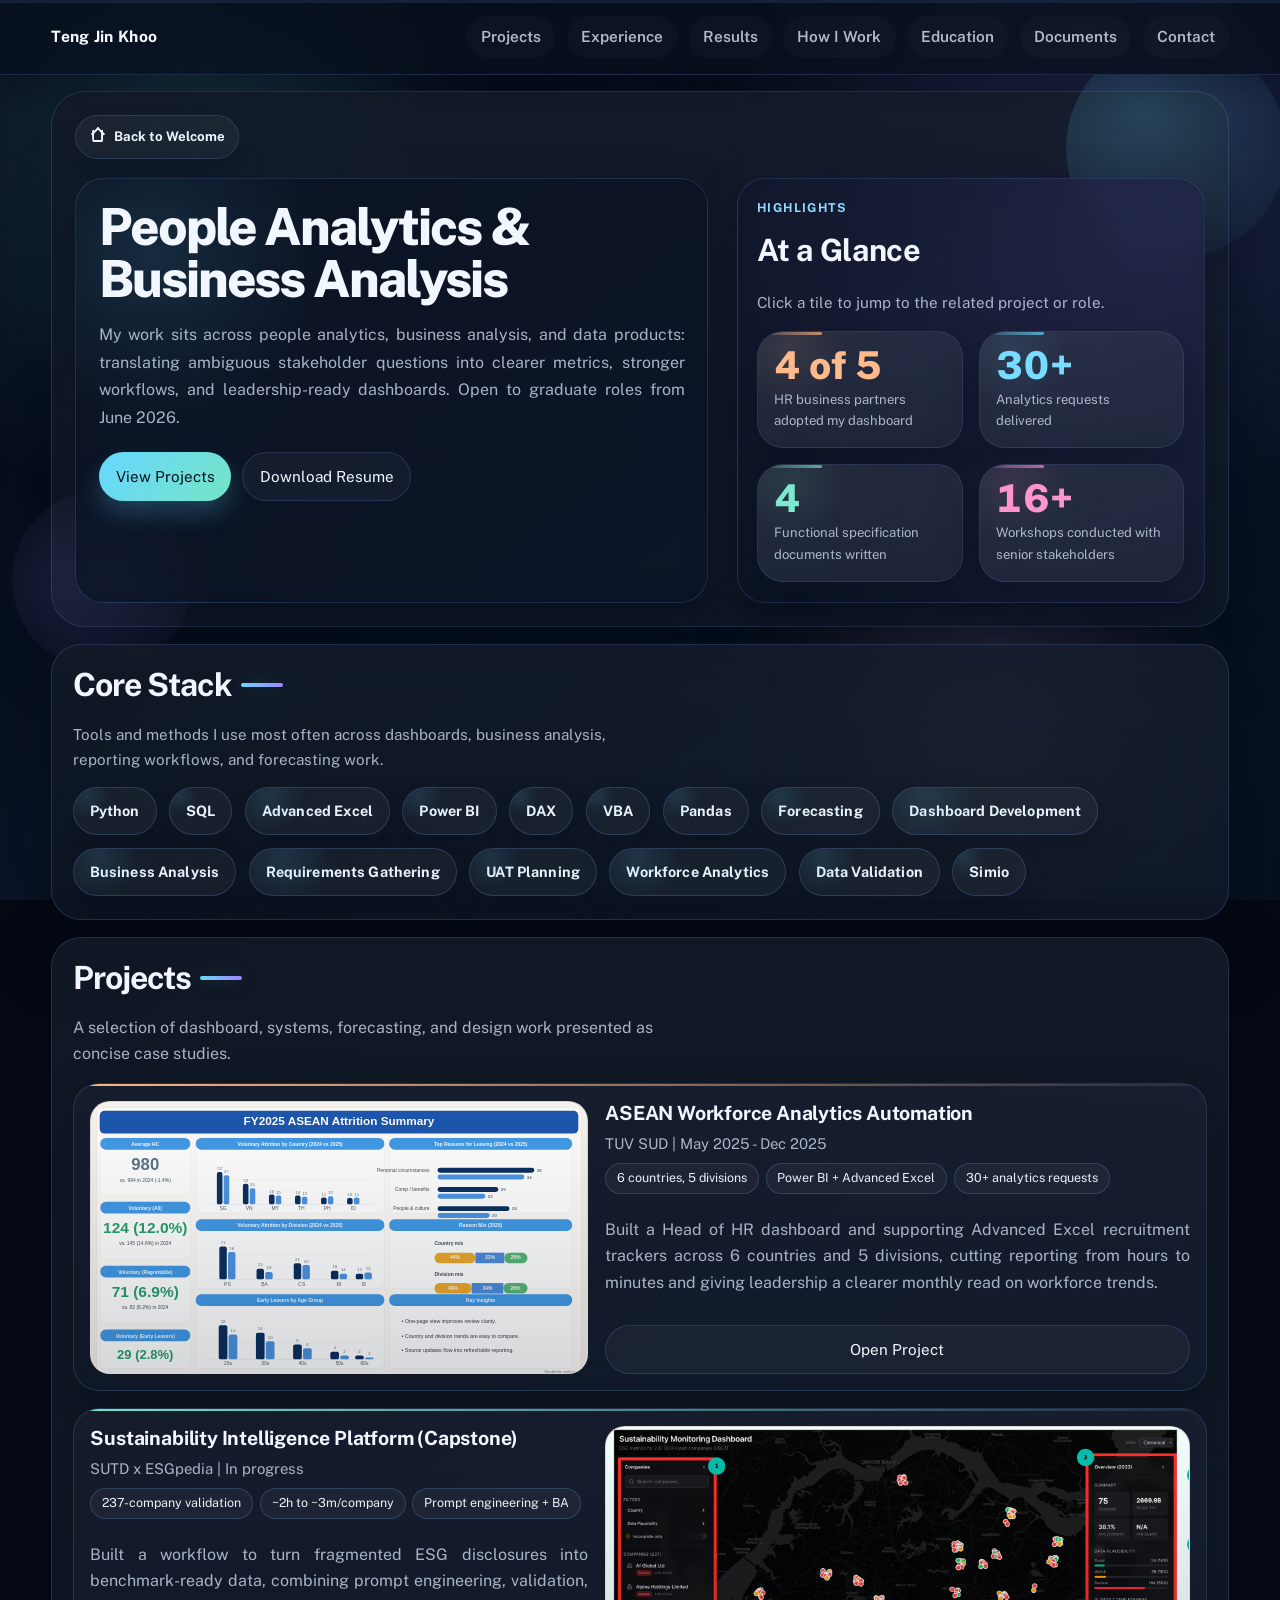
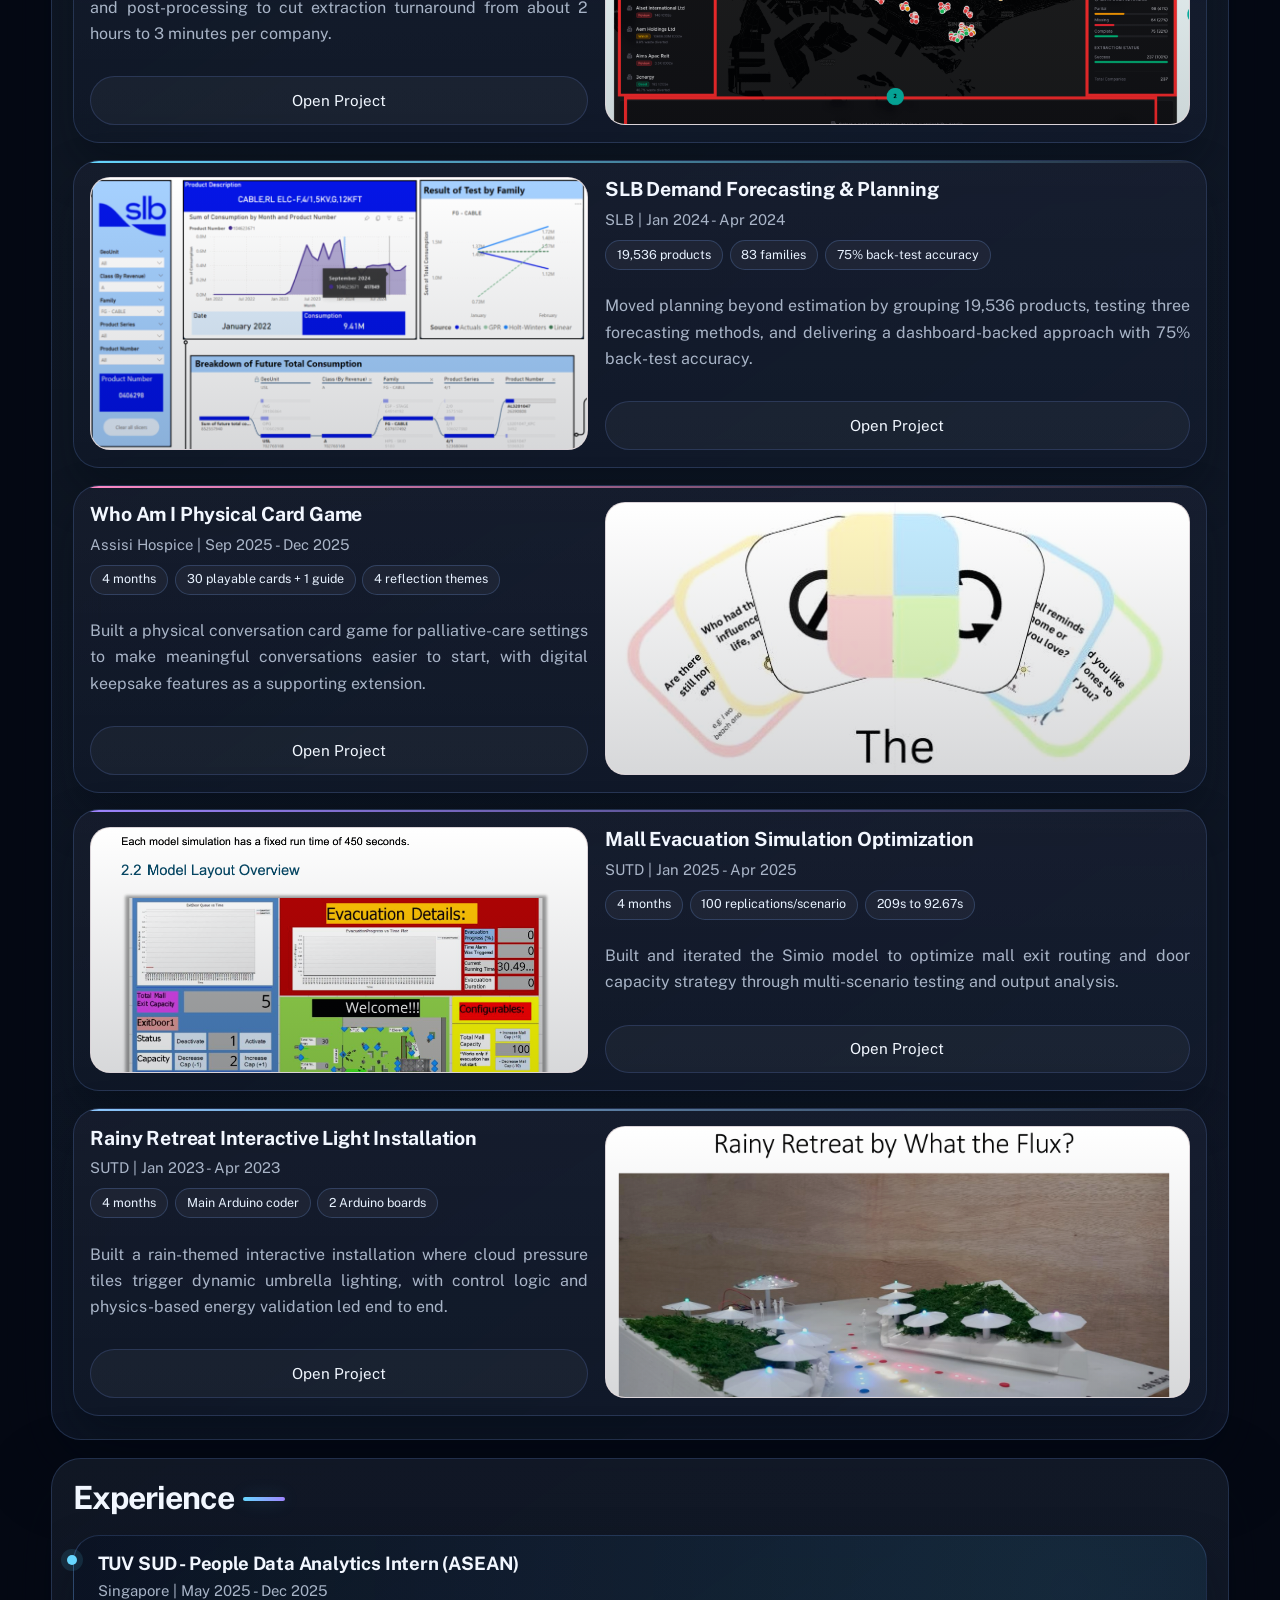
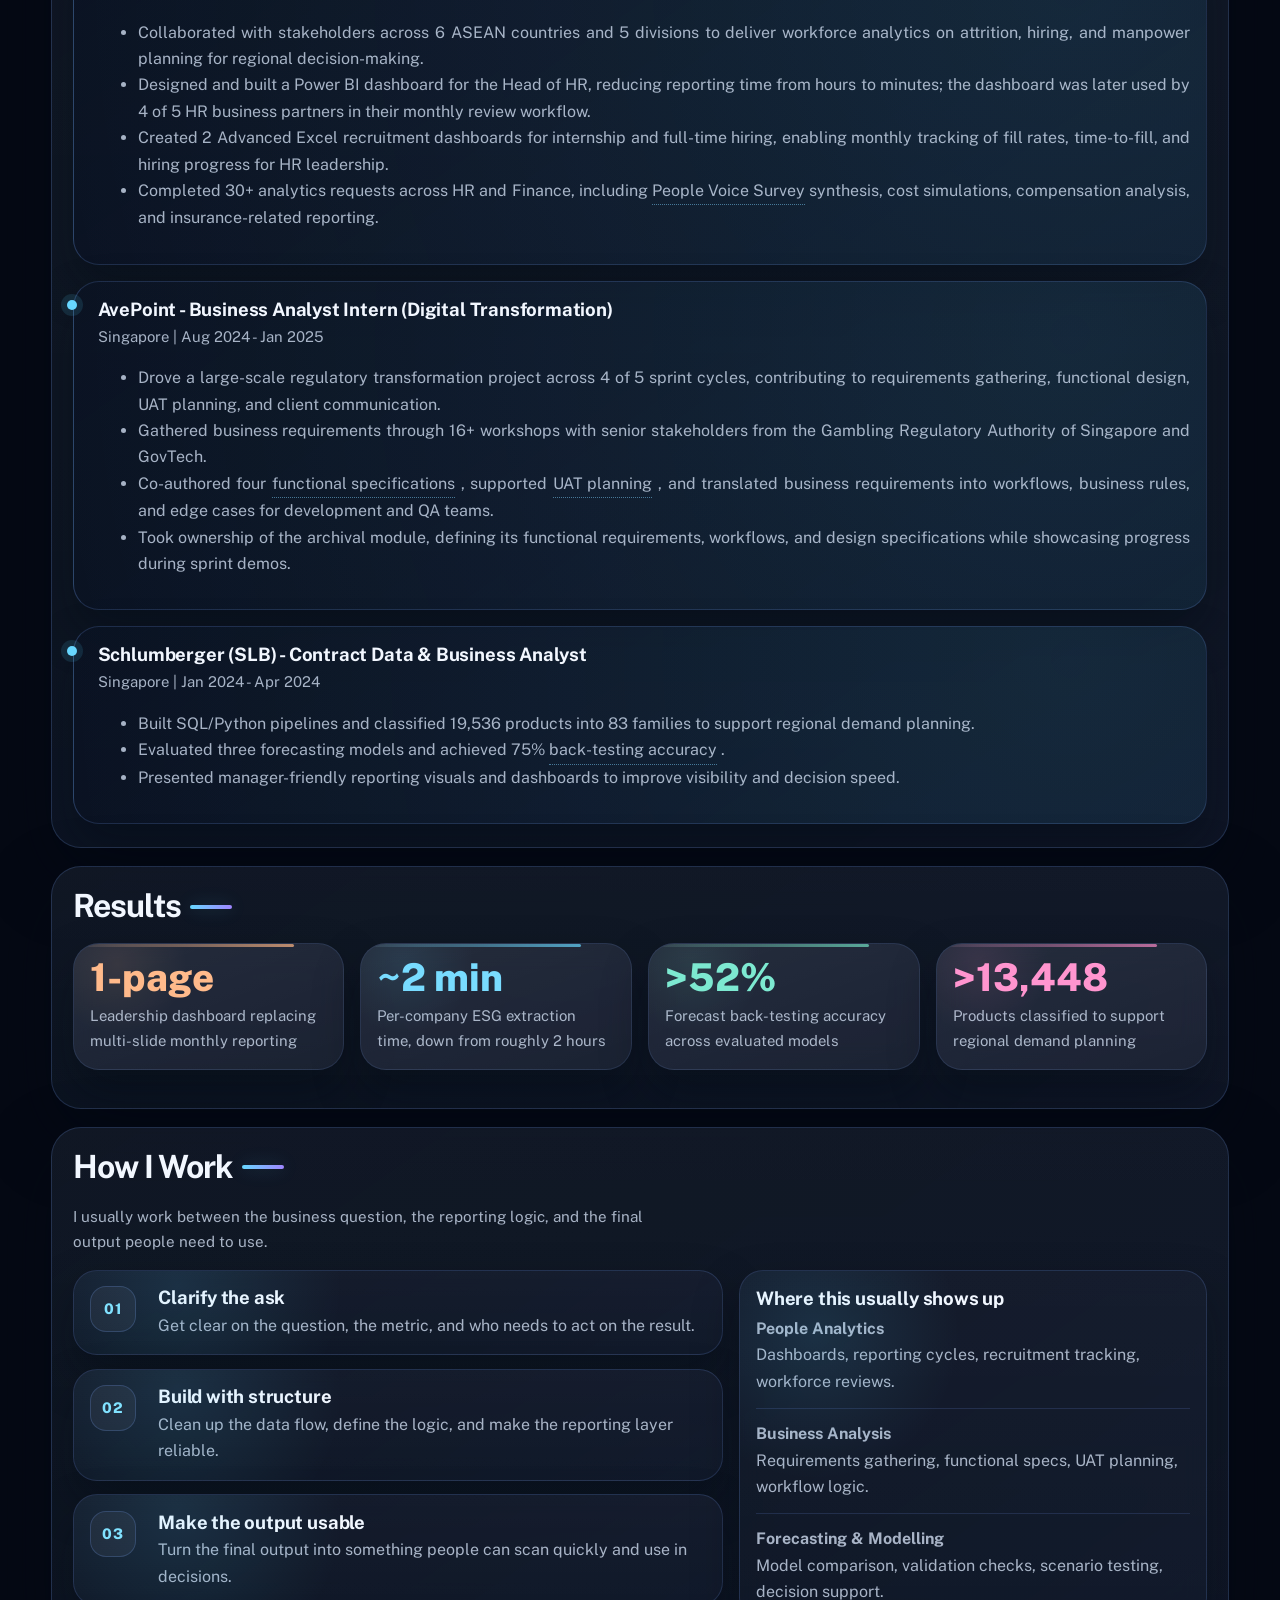
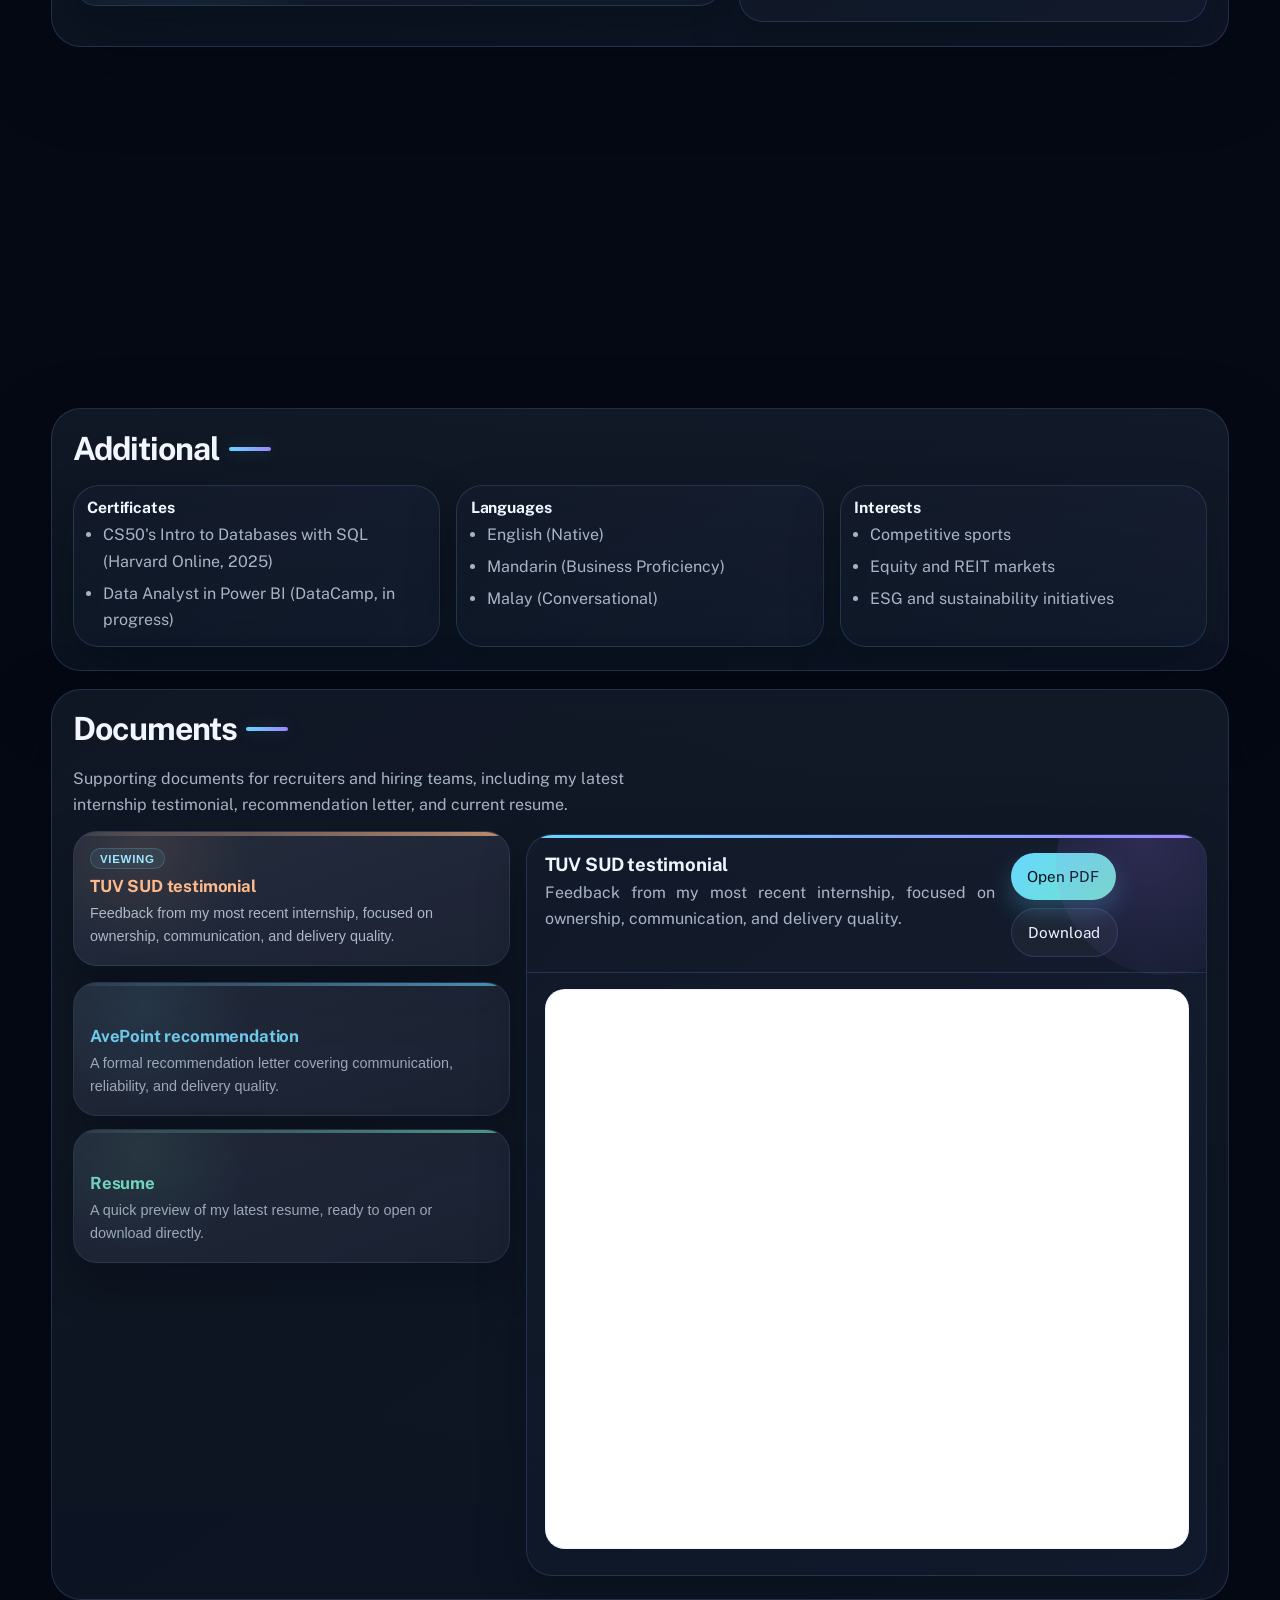
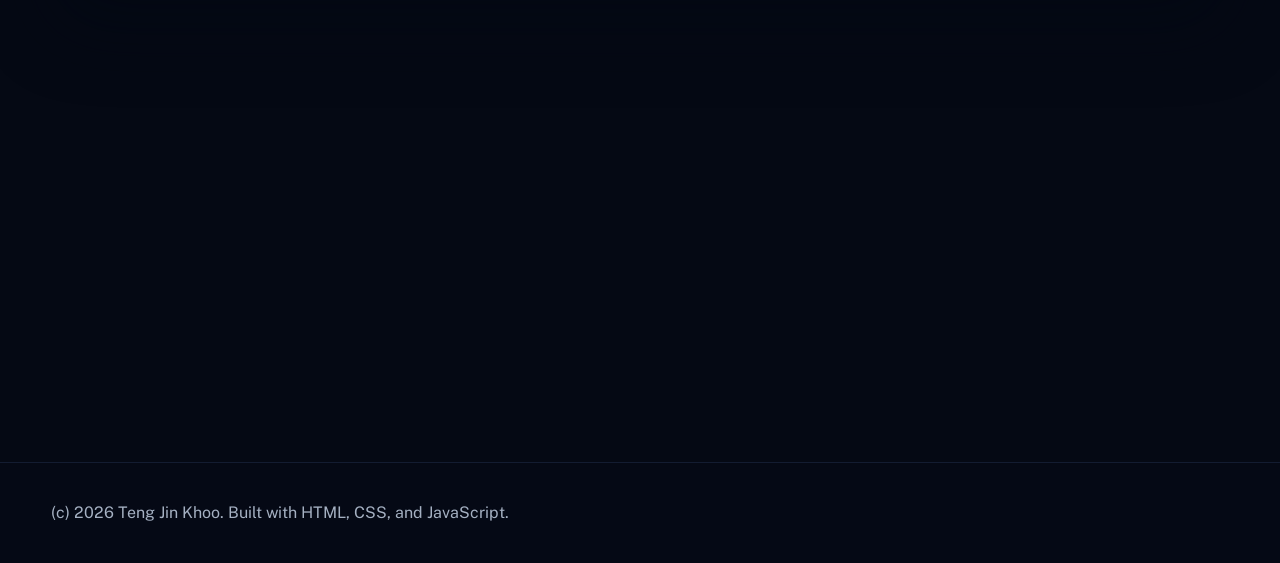
==== commit 88920ff4: "Use site root for brand links" ====
--- a/portfolio.html
+++ b/portfolio.html
@@ -24,7 +24,7 @@
     </div>
     <header class="site-header">
       <div class="container nav-wrap">
-        <a class="brand" href="index.html">Teng Jin Khoo</a>
+        <a class="brand" href="./">Teng Jin Khoo</a>
         <button
           class="menu-toggle"
           type="button"
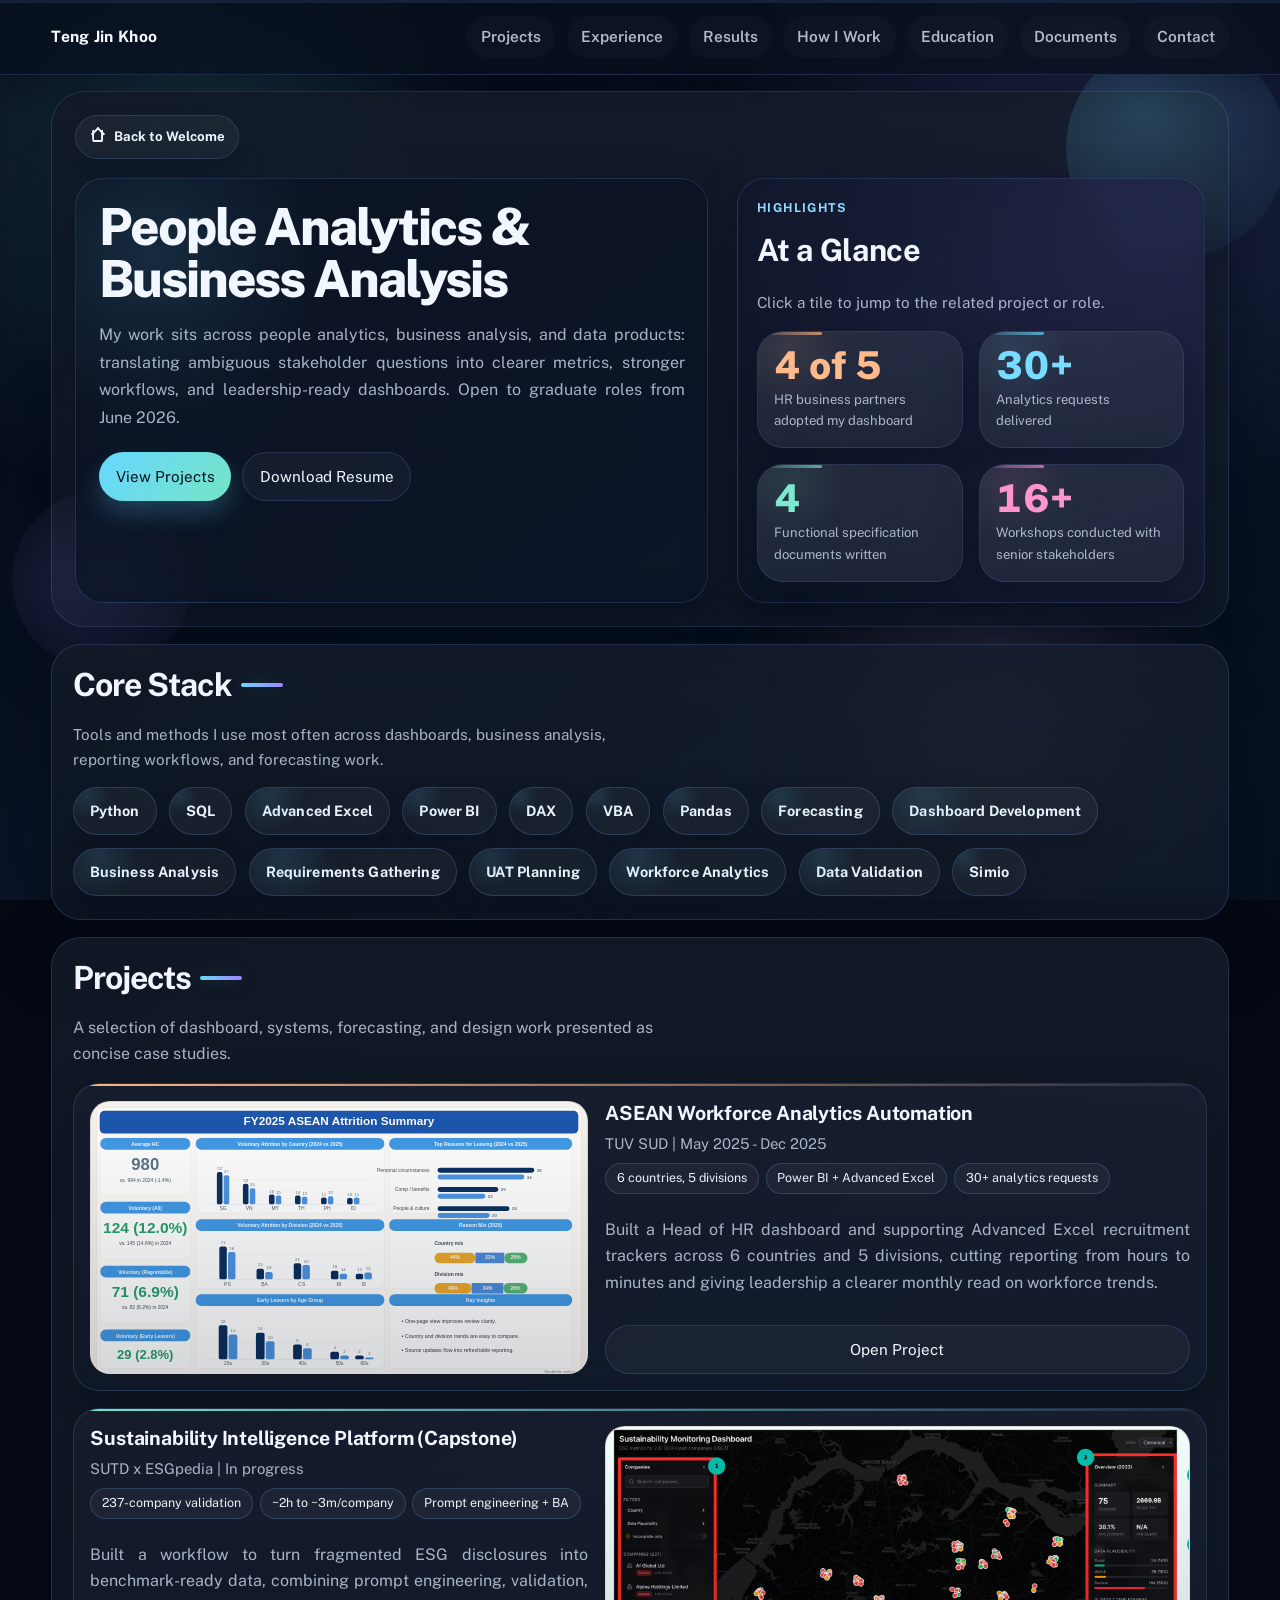
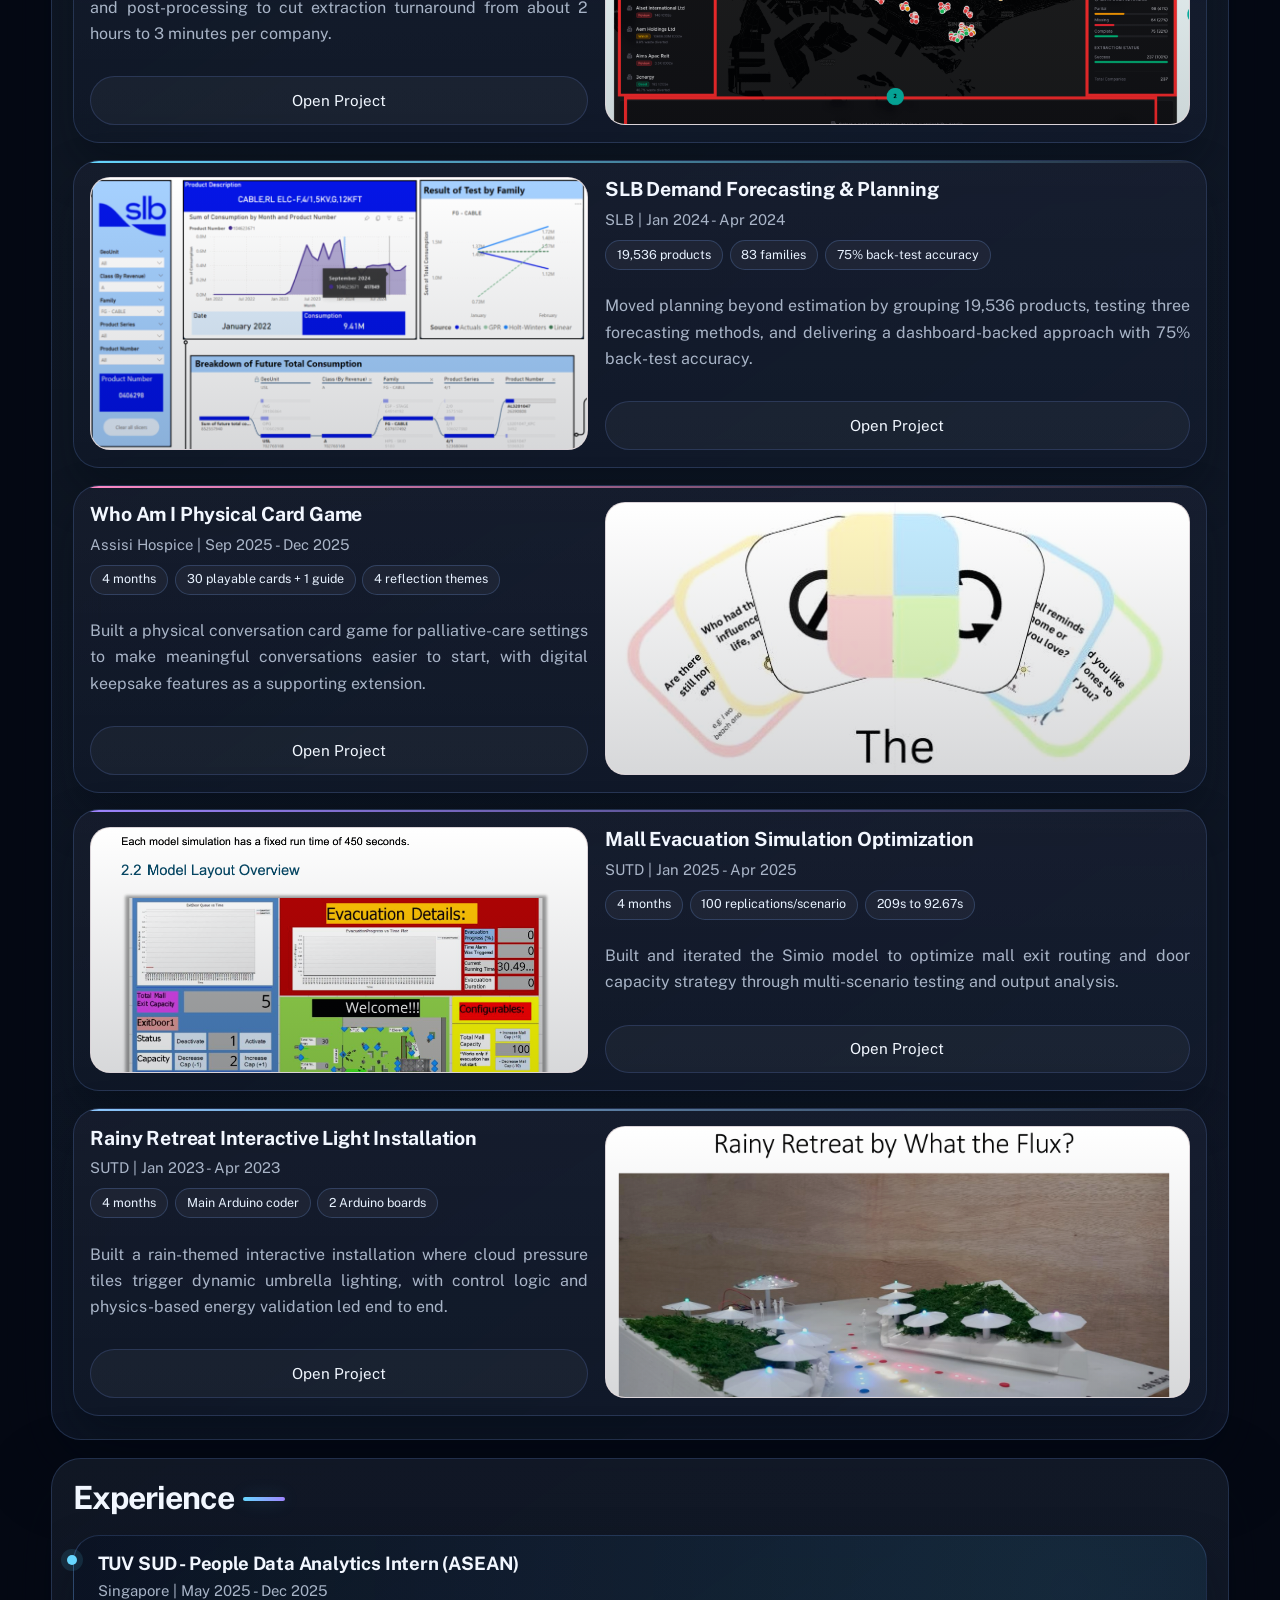
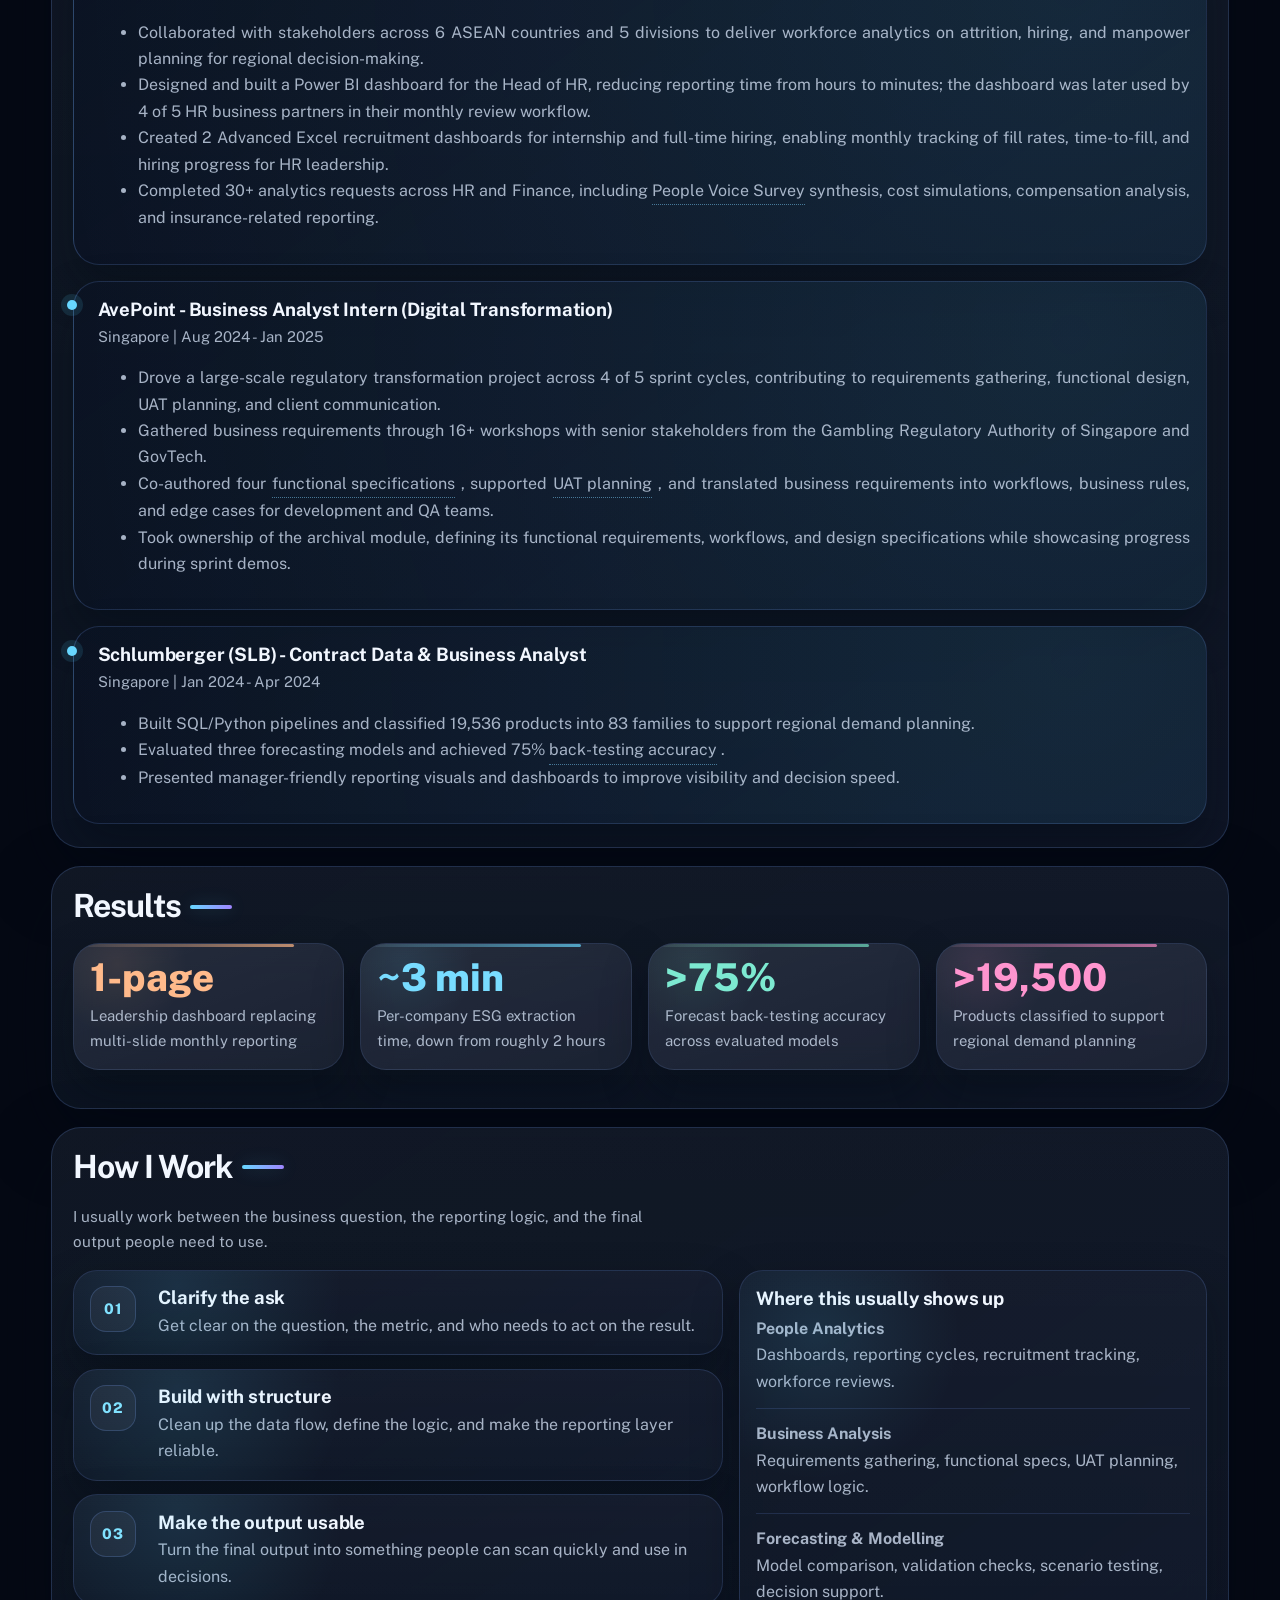
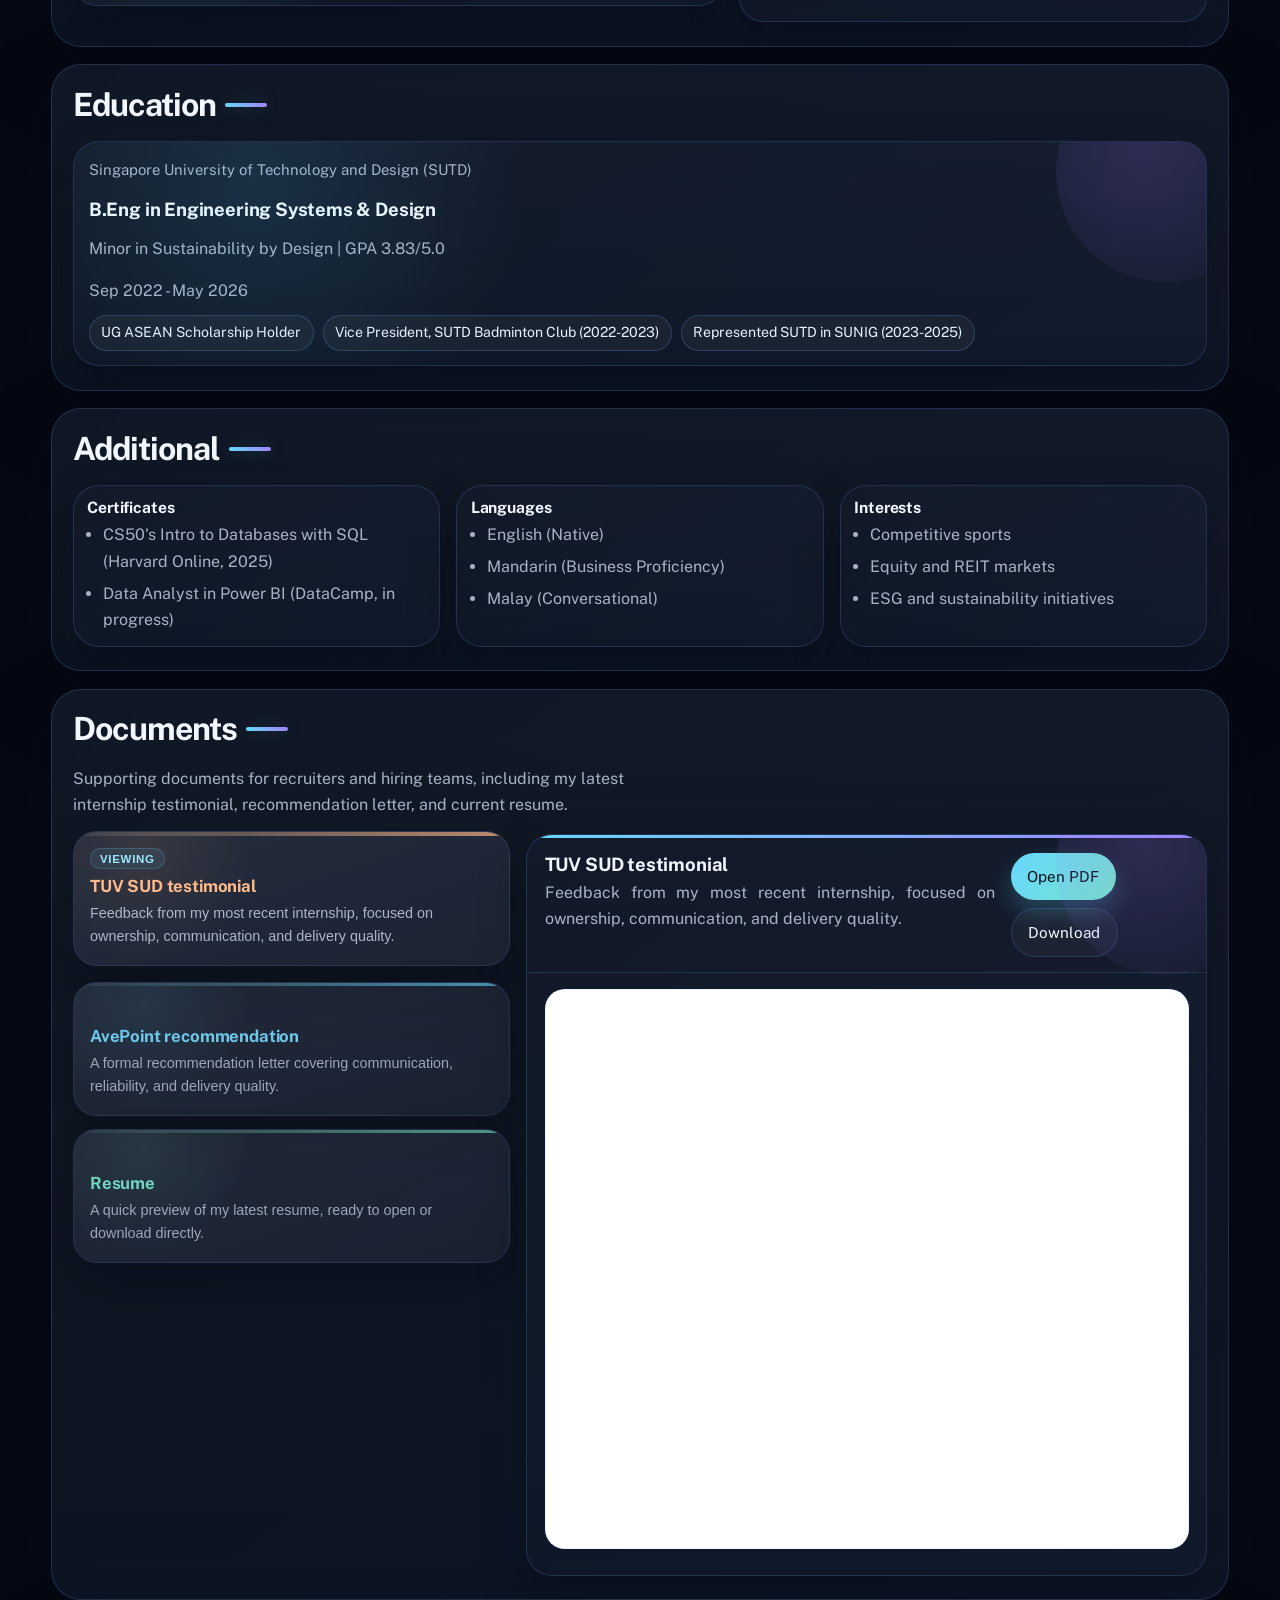
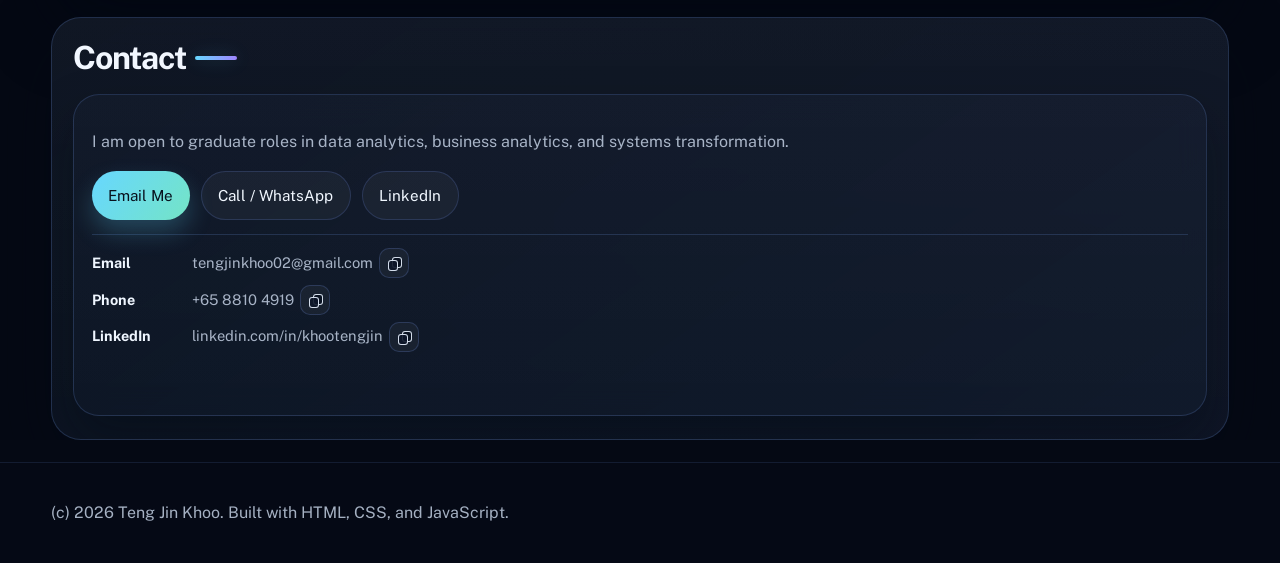
==== commit 26ff9320: "Use site root for welcome link" ====
--- a/portfolio.html
+++ b/portfolio.html
@@ -51,7 +51,7 @@
           <a
             id="return-to-landing"
             class="return-to-landing"
-            href="index.html"
+            href="./"
             aria-label="Back to welcome page"
             title="Back to welcome"
           >
